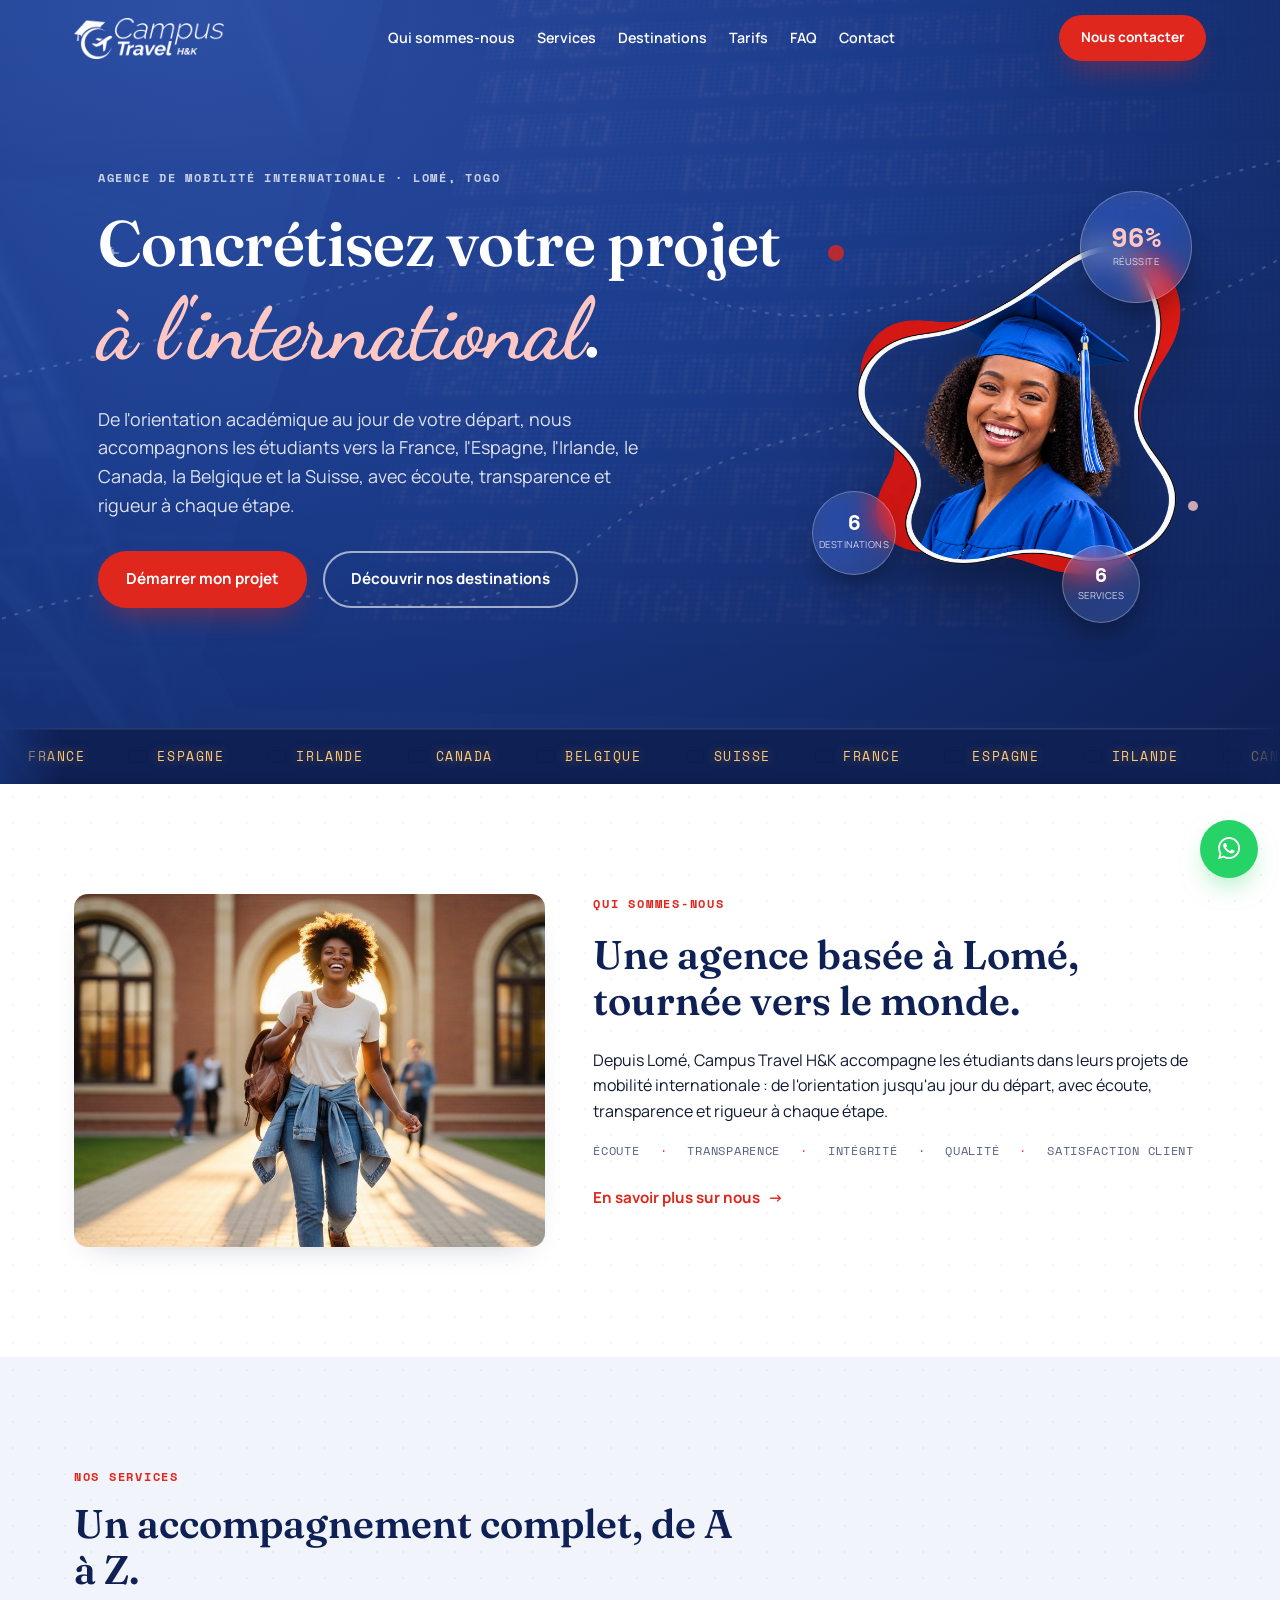
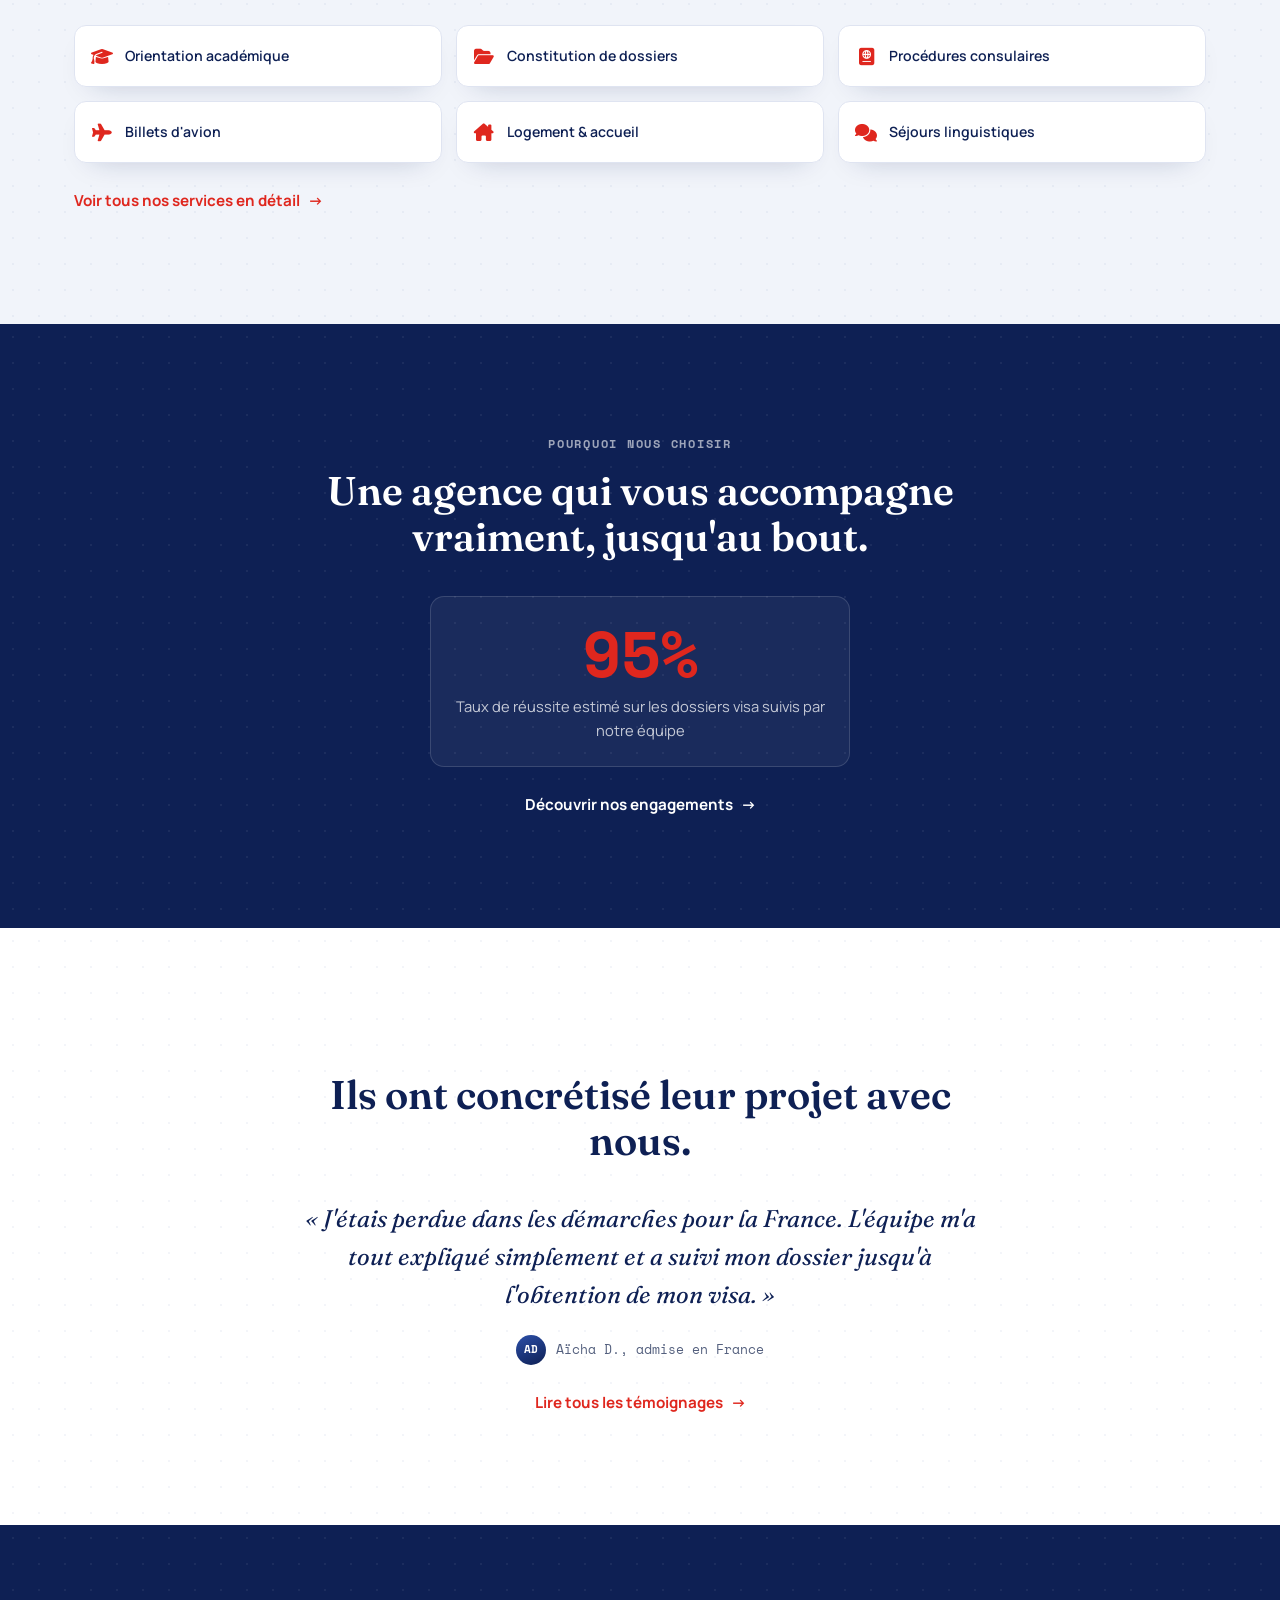
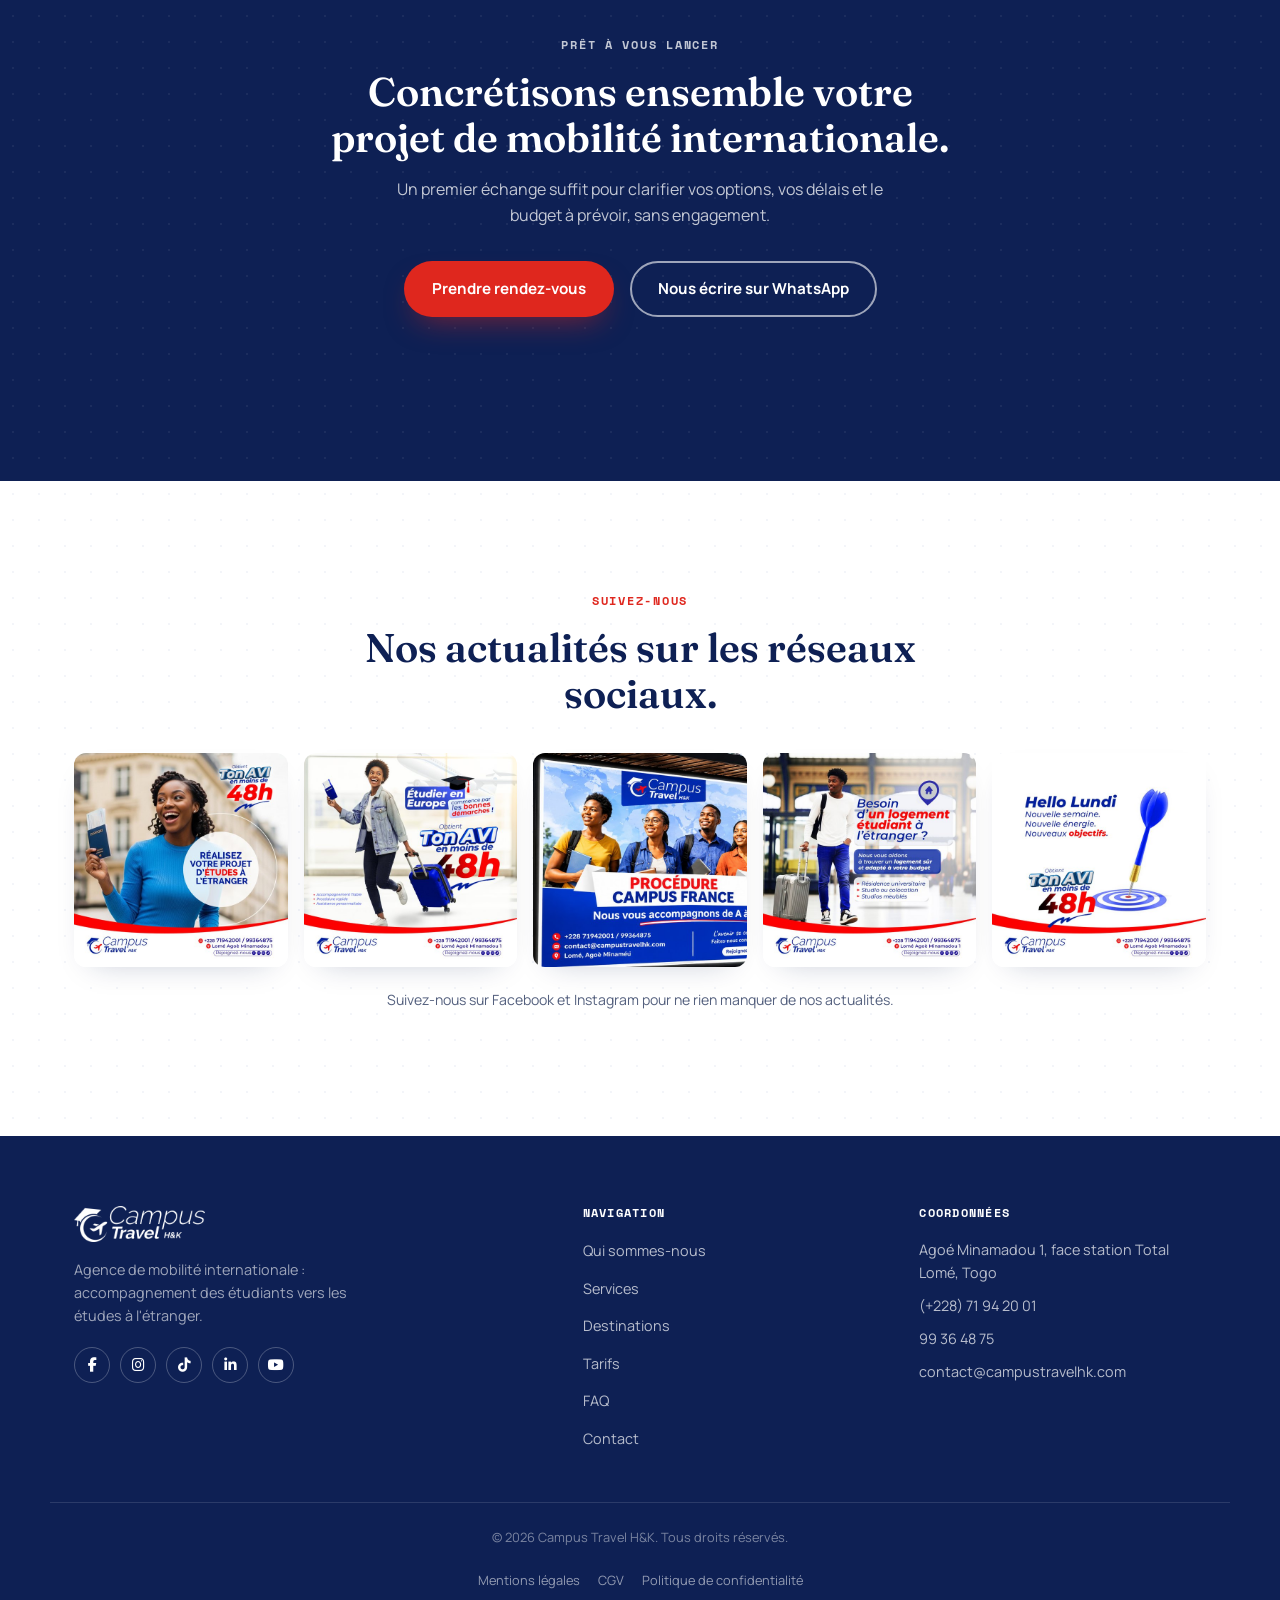
==== index.html @ bf45075c "changes of country photos and others on phone" ====
<!DOCTYPE html>
<html lang="fr">
<head>
<meta charset="UTF-8">
<meta name="viewport" content="width=device-width, initial-scale=1.0">
<title>Campus Travel H&amp;K · Mobilité étudiante au Togo</title>
<meta name="description" content="Campus Travel H&K accompagne les étudiants vers la France, l'Espagne, l'Irlande, le Canada, la Belgique et la Suisse : orientation, dossiers, visa, logement, billetterie.">
<meta name="keywords" content="mobilité internationale Togo, étudier à l'étranger, visa étudiant, agence de voyage Lomé, France, Espagne, Irlande, Canada, Belgique, Suisse">
<meta name="author" content="Campus Travel H&K">

<meta property="og:type" content="website">
<meta property="og:title" content="Campus Travel H&K · Agence de mobilité internationale">
<meta property="og:description" content="Orientation, dossiers, visa, logement, billetterie : votre projet d'études à l'étranger, accompagné de bout en bout depuis Lomé.">
<meta property="og:locale" content="fr_FR">

<link rel="icon" type="image/png" href="assets/favicon.png">

<link rel="preconnect" href="https://fonts.googleapis.com">
<link rel="preconnect" href="https://fonts.gstatic.com" crossorigin>
<link href="https://fonts.googleapis.com/css2?family=Fraunces:opsz,wght@9..144,400;9..144,500;9..144,600;9..144,700&family=Manrope:wght@400;500;600;700;800&family=Space+Mono:wght@400;700&family=Caveat:wght@600;700&family=Dancing+Script:wght@600;700&display=swap" rel="stylesheet">

<link rel="stylesheet" href="https://cdnjs.cloudflare.com/ajax/libs/font-awesome/6.5.1/css/all.min.css" integrity="sha512-DTOQO9RWCH3ppGqcWaEA1BIZOC6xxalwEsw9c2QQeAIftl+Vegovlnee1c9QX4TctnWMn13TZye+giMm8e2LwA==" crossorigin="anonymous" referrerpolicy="no-referrer">
<link rel="stylesheet" href="css/style.css">

<script type="application/ld+json">
{
  "@context": "https://schema.org",
  "@type": "TravelAgency",
  "name": "Campus Travel H&K",
  "description": "Agence de mobilité internationale : orientation académique, dossiers, visa, logement, billetterie et séjours linguistiques.",
  "email": "contact@campustravelhk.com",
  "telephone": ["+22871942001", "+22899364875"],
  "address": {
    "@type": "PostalAddress",
    "streetAddress": "Quartier Agoé Minamadou 1, en face de la station Total",
    "addressLocality": "Lomé",
    "addressCountry": "TG"
  },
  "areaServed": "TG",
  "priceRange": "$$"
}
</script>
</head>
<body>

<a class="skip-link" href="#main">Aller au contenu</a>

<!-- header -->
<header class="site-header" id="siteHeader">
  <div class="wrap header-inner">
    <a href="index.html" class="brand">
      <img src="assets/logo.png" alt="Campus Travel H&amp;K" class="brand-mark" width="150" height="41">
    </a>

    <nav class="main-nav" id="mainNav" aria-label="Navigation principale">
      <ul>
        <li><a href="a-propos.html">Qui sommes-nous</a></li>
        <li><a href="services.html">Services</a></li>
        <li><a href="destinations.html">Destinations</a></li>
        <li><a href="tarifs.html">Tarifs</a></li>
        <li><a href="faq.html">FAQ</a></li>
        <li><a href="contact.html">Contact</a></li>
      </ul>
      <a href="contact.html" class="btn btn-primary nav-cta-mobile">Nous contacter</a>
    </nav>

    <div class="header-actions">
      <a href="contact.html" class="btn btn-primary btn-sm">Nous contacter</a>
      <button class="nav-toggle" id="navToggle" aria-expanded="false" aria-controls="mainNav" aria-label="Ouvrir le menu">
        <span></span><span></span><span></span>
      </button>
    </div>
  </div>
</header>

<main id="main">

  <!-- hero -->
  <section class="hero" id="accueil">
    <div class="hero-bg" aria-hidden="true">
      <svg class="route-lines" viewBox="0 0 1200 700" preserveAspectRatio="none">
        <path d="M-20,560 C260,460 380,620 560,480 C740,340 860,420 1220,220" />
        <path d="M-20,340 C240,300 420,180 640,260 C860,340 980,180 1220,140" />
      </svg>
      <span class="plane-icon plane-1" aria-hidden="true">✈</span>
      <span class="plane-icon plane-2" aria-hidden="true">✈</span>
    </div>

    <div class="wrap hero-layout">
      <div class="hero-inner">
        <p class="eyebrow eyebrow-light" data-reveal>Agence de mobilité internationale · Lomé, Togo</p>
        <h1 data-reveal>Concrétisez votre projet <span class="script-accent">à l'international</span>.</h1>
        <p class="hero-sub" data-reveal>
          De l'orientation académique au jour de votre départ, nous accompagnons les étudiants
          vers la France, l'Espagne, l'Irlande, le Canada, la Belgique et la Suisse, avec écoute,
          transparence et rigueur à chaque étape.
        </p>
        <div class="hero-cta" data-reveal>
          <a href="contact.html" class="btn btn-primary">Démarrer mon projet</a>
          <a href="destinations.html" class="btn btn-outline">Découvrir nos destinations</a>
        </div>
      </div>

      <div class="hero-visual" data-reveal>
        <img class="hero-blob" src="assets/photos/hero-graduate-blob.png" alt="Jeune diplômée souriante en toge et toque" loading="lazy" width="1254" height="1254">
        <span class="hero-dot hero-dot-1" aria-hidden="true"></span>
        <span class="hero-dot hero-dot-2" aria-hidden="true"></span>
        <div class="hero-badge hero-badge-1">
          <span class="hero-badge-num">96%</span>
          <span class="hero-badge-label">réussite</span>
        </div>
        <div class="hero-badge hero-badge-2">
          <span class="hero-badge-num">6</span>
          <span class="hero-badge-label">destinations</span>
        </div>
        <div class="hero-badge hero-badge-3">
          <span class="hero-badge-num">6</span>
          <span class="hero-badge-label">services</span>
        </div>
      </div>
    </div>

    <div class="departure-board" aria-hidden="true">
      <div class="departure-track">
        <span><img class="flag flag-sm" src="https://flagcdn.com/fr.svg" alt="" loading="lazy">FRANCE</span>
        <span><img class="flag flag-sm" src="https://flagcdn.com/es.svg" alt="" loading="lazy">ESPAGNE</span>
        <span><img class="flag flag-sm" src="https://flagcdn.com/ie.svg" alt="" loading="lazy">IRLANDE</span>
        <span><img class="flag flag-sm" src="https://flagcdn.com/ca.svg" alt="" loading="lazy">CANADA</span>
        <span><img class="flag flag-sm" src="https://flagcdn.com/be.svg" alt="" loading="lazy">BELGIQUE</span>
        <span><img class="flag flag-sm" src="https://flagcdn.com/ch.svg" alt="" loading="lazy">SUISSE</span>
        <span><img class="flag flag-sm" src="https://flagcdn.com/fr.svg" alt="" loading="lazy">FRANCE</span>
        <span><img class="flag flag-sm" src="https://flagcdn.com/es.svg" alt="" loading="lazy">ESPAGNE</span>
        <span><img class="flag flag-sm" src="https://flagcdn.com/ie.svg" alt="" loading="lazy">IRLANDE</span>
        <span><img class="flag flag-sm" src="https://flagcdn.com/ca.svg" alt="" loading="lazy">CANADA</span>
        <span><img class="flag flag-sm" src="https://flagcdn.com/be.svg" alt="" loading="lazy">BELGIQUE</span>
        <span><img class="flag flag-sm" src="https://flagcdn.com/ch.svg" alt="" loading="lazy">SUISSE</span>
      </div>
    </div>
  </section>

  <!-- a propos (teaser) -->
  <section class="section">
    <div class="wrap">
      <div class="split-layout split-layout-reverse">
        <figure class="split-photo split-photo-wide" data-reveal>
          <img src="assets/photos/about-campus.jpg" alt="Étudiante souriante traversant le campus, sac à dos sur l'épaule" loading="lazy" width="1200" height="654">
        </figure>

        <div class="split-content" data-reveal>
          <p class="eyebrow" data-reveal>Qui sommes-nous</p>
          <h2 data-reveal>Une agence basée à Lomé, tournée vers le monde.</h2>
          <p>
            Depuis Lomé, Campus Travel H&amp;K accompagne les étudiants dans leurs projets de
            mobilité internationale : de l'orientation jusqu'au jour du départ, avec écoute, transparence
            et rigueur à chaque étape.
          </p>
          <p class="values-inline">
            <span>Écoute</span><span>Transparence</span><span>Intégrité</span><span>Qualité</span><span>Satisfaction client</span>
          </p>
          <a href="a-propos.html" class="teaser-link">En savoir plus sur nous</a>
        </div>
      </div>
    </div>
  </section>

  <!-- services (teaser) -->
  <section class="section section-alt">
    <div class="wrap">
      <p class="eyebrow" data-reveal>Nos services</p>
      <h2 data-reveal>Un accompagnement complet, de A à Z.</h2>

      <div class="services-teaser" data-reveal>
        <div class="service-chip"><span class="chip-icon" aria-hidden="true"><i class="fa-solid fa-graduation-cap"></i></span><span class="chip-label">Orientation académique</span></div>
        <div class="service-chip"><span class="chip-icon" aria-hidden="true"><i class="fa-solid fa-folder-open"></i></span><span class="chip-label">Constitution de dossiers</span></div>
        <div class="service-chip"><span class="chip-icon" aria-hidden="true"><i class="fa-solid fa-passport"></i></span><span class="chip-label">Procédures consulaires</span></div>
        <div class="service-chip"><span class="chip-icon" aria-hidden="true"><i class="fa-solid fa-plane"></i></span><span class="chip-label">Billets d'avion</span></div>
        <div class="service-chip"><span class="chip-icon" aria-hidden="true"><i class="fa-solid fa-house-chimney"></i></span><span class="chip-label">Logement &amp; accueil</span></div>
        <div class="service-chip"><span class="chip-icon" aria-hidden="true"><i class="fa-solid fa-comments"></i></span><span class="chip-label">Séjours linguistiques</span></div>
      </div>
      <a href="services.html" class="teaser-link" data-reveal>Voir tous nos services en détail</a>
    </div>
  </section>

  <!-- pourquoi nous (teaser) -->
  <section class="section section-dark text-center">
    <div class="wrap">
      <p class="eyebrow eyebrow-light" data-reveal>Pourquoi nous choisir</p>
      <h2 class="h-light" data-reveal>Une agence qui vous accompagne vraiment, jusqu'au bout.</h2>

      <div class="stat-tile stat-tile-main stat-solo" data-reveal>
        <span class="stat-number" data-target="96" data-suffix="%">96%</span>
        <p class="stat-label">Taux de réussite estimé sur les dossiers visa suivis par notre équipe</p>
      </div>
      <a href="a-propos.html#pourquoi" class="teaser-link teaser-link-light" data-reveal>Découvrir nos engagements</a>
    </div>
  </section>

  <!-- temoignages (teaser) -->
  <section class="section">
    <div class="wrap text-center">
      <p class="eyebrow" data-reveal>Témoignages</p>
      <h2 data-reveal>Ils ont concrétisé leur projet avec nous.</h2>

      <blockquote class="pull-quote" data-reveal>
        <p>« J'étais perdue dans les démarches pour la France. L'équipe m'a tout expliqué simplement et a suivi mon dossier jusqu'à l'obtention de mon visa. »</p>
        <footer><span class="avatar-initials" aria-hidden="true">AD</span> Aïcha D., admise en France</footer>
      </blockquote>
      <a href="a-propos.html#temoignages" class="teaser-link" data-reveal>Lire tous les témoignages</a>
    </div>
  </section>

  <!-- cta final -->
  <section class="section section-dark final-cta">
    <div class="wrap">
      <p class="eyebrow eyebrow-light" data-reveal>Prêt à vous lancer</p>
      <h2 class="h-light" data-reveal>Concrétisons ensemble votre projet de mobilité internationale.</h2>
      <p data-reveal>Un premier échange suffit pour clarifier vos options, vos délais et le budget à prévoir, sans engagement.</p>
      <div class="final-cta-buttons" data-reveal>
        <a href="contact.html" class="btn btn-primary">Prendre rendez-vous</a>
        <a href="https://wa.me/22899364875?text=Bonjour%20Campus%20Travel%20H%26K%2C%20je%20souhaite%20des%20informations%20sur%20mon%20projet%20de%20mobilit%C3%A9%20internationale." class="btn btn-outline" target="_blank" rel="noopener">Nous écrire sur WhatsApp</a>
      </div>
      <p class="final-cta-faq" data-reveal>Une question avant de vous lancer ? Consultez notre <a href="faq.html">FAQ</a>.</p>
    </div>
  </section>

  <!-- reseaux sociaux -->
  <section class="section">
    <div class="wrap text-center">
      <p class="eyebrow" data-reveal>Suivez-nous</p>
      <h2 data-reveal>Nos actualités sur les réseaux sociaux.</h2>

      <div class="social-gallery" data-reveal>
        <button type="button" class="social-post" data-lightbox-index="0" aria-label="Agrandir la publication : obtenez votre avis de pré-admission en moins de 48h">
          <img src="assets/photos/social-visa-avi.jpg" alt="Publication Campus Travel H&amp;K : obtenez votre avis de pré-admission en moins de 48h" loading="lazy" width="600" height="600">
        </button>
        <button type="button" class="social-post" data-lightbox-index="1" aria-label="Agrandir la publication : étudier en Europe commence par les bonnes démarches">
          <img src="assets/photos/social-etudier-europe.jpg" alt="Publication Campus Travel H&amp;K : étudier en Europe commence par les bonnes démarches" loading="lazy" width="600" height="600">
        </button>
        <button type="button" class="social-post" data-lightbox-index="2" aria-label="Agrandir la publication : procédure Campus France, un accompagnement de A à Z">
          <img src="assets/photos/social-campus-france.jpg" alt="Publication Campus Travel H&amp;K : procédure Campus France, un accompagnement de A à Z" loading="lazy" width="600" height="600">
        </button>
        <button type="button" class="social-post" data-lightbox-index="3" aria-label="Agrandir la publication : besoin d'un logement étudiant à l'étranger">
          <img src="assets/photos/social-logement.jpg" alt="Publication Campus Travel H&amp;K : besoin d'un logement étudiant à l'étranger" loading="lazy" width="600" height="600">
        </button>
        <button type="button" class="social-post" data-lightbox-index="4" aria-label="Agrandir la publication : nouvelle semaine, nouveaux objectifs">
          <img src="assets/photos/social-motivation-lundi.jpg" alt="Publication Campus Travel H&amp;K : nouvelle semaine, nouveaux objectifs" loading="lazy" width="600" height="600">
        </button>
      </div>
      <p class="social-gallery-note">Suivez-nous sur <a href="https://www.facebook.com/share/1EqnQUUzoS/" target="_blank" rel="noopener">Facebook</a> et <a href="https://www.instagram.com/campustravel_hk/" target="_blank" rel="noopener">Instagram</a> pour ne rien manquer de nos actualités.</p>
    </div>
  </section>

</main>

<!-- footer -->
<footer class="site-footer">
  <div class="wrap footer-inner">
    <div class="footer-brand">
      <a href="index.html" class="brand brand-footer">
        <img src="assets/logo-white.png" alt="Campus Travel H&amp;K" class="brand-mark brand-mark-footer" width="131" height="36">
      </a>
      <p>Agence de mobilité internationale : accompagnement des étudiants vers les études à l'étranger.</p>
      <div class="social-row">
        <a href="https://www.facebook.com/share/1EqnQUUzoS/" aria-label="Facebook" class="social-icon" target="_blank" rel="noopener"><i class="fa-brands fa-facebook-f" aria-hidden="true"></i></a>
        <a href="https://www.instagram.com/campustravel_hk/" aria-label="Instagram" class="social-icon" target="_blank" rel="noopener"><i class="fa-brands fa-instagram" aria-hidden="true"></i></a>
        <a href="https://www.tiktok.com/@campustravel_hk" aria-label="TikTok" class="social-icon" target="_blank" rel="noopener"><i class="fa-brands fa-tiktok" aria-hidden="true"></i></a>
        <a href="https://www.linkedin.com/company/campus-travel-h-k" aria-label="LinkedIn" class="social-icon" target="_blank" rel="noopener"><i class="fa-brands fa-linkedin-in" aria-hidden="true"></i></a>
        <a href="https://www.youtube.com/@campustravel_hk" aria-label="YouTube" class="social-icon" target="_blank" rel="noopener"><i class="fa-brands fa-youtube" aria-hidden="true"></i></a>
      </div>
    </div>

    <div class="footer-links">
      <h3>Navigation</h3>
      <ul>
        <li><a href="a-propos.html">Qui sommes-nous</a></li>
        <li><a href="services.html">Services</a></li>
        <li><a href="destinations.html">Destinations</a></li>
        <li><a href="tarifs.html">Tarifs</a></li>
        <li><a href="faq.html">FAQ</a></li>
        <li><a href="contact.html">Contact</a></li>
      </ul>
    </div>

    <div class="footer-contact">
      <h3>Coordonnées</h3>
      <p>Agoé Minamadou 1, face station Total<br>Lomé, Togo</p>
      <p><a href="tel:+22871942001">(+228) 71 94 20 01</a></p>
      <p><a href="tel:+22899364875">99 36 48 75</a></p>
      <p><a href="mailto:contact@campustravelhk.com">contact@campustravelhk.com</a></p>
    </div>
  </div>

  <div class="wrap footer-legal">
    <p>© <span id="year"></span> Campus Travel H&amp;K. Tous droits réservés.</p>
    <nav class="footer-legal-nav" aria-label="Mentions légales">
      <a href="mentions-legales.html">Mentions légales</a>
      <a href="cgv.html">CGV</a>
      <a href="confidentialite.html">Politique de confidentialité</a>
    </nav>
  </div>
</footer>

<!-- whatsapp flottant -->
<a class="whatsapp-float" href="https://wa.me/22899364875?text=Bonjour%20Campus%20Travel%20H%26K%2C%20je%20souhaite%20des%20informations%20sur%20mon%20projet%20de%20mobilit%C3%A9%20internationale." target="_blank" rel="noopener" aria-label="Contacter Campus Travel H&K sur WhatsApp">
  <i class="fa-brands fa-whatsapp" aria-hidden="true"></i>
</a>

<!-- lightbox galerie -->
<div class="lightbox" id="lightbox" hidden>
  <button type="button" class="lightbox-close" id="lightboxClose" aria-label="Fermer">
    <i class="fa-solid fa-xmark" aria-hidden="true"></i>
  </button>
  <button type="button" class="lightbox-nav lightbox-prev" id="lightboxPrev" aria-label="Publication précédente">
    <i class="fa-solid fa-chevron-left" aria-hidden="true"></i>
  </button>
  <img class="lightbox-img" id="lightboxImg" src="" alt="">
  <button type="button" class="lightbox-nav lightbox-next" id="lightboxNext" aria-label="Publication suivante">
    <i class="fa-solid fa-chevron-right" aria-hidden="true"></i>
  </button>
</div>

<script src="js/script.js" defer></script>
</body>
</html>
---- css/style.css ----
/* ==========================================================================
   Campus Travel H&K : feuille de style
   Direction : "carte d'embarquement / tableau des départs", navy + rouge,
   Fraunces (titres) / Manrope (texte) / Space Mono (codes, chiffres) / Caveat (accent script)
   ========================================================================== */

:root{
  --navy:        #1B3D8F;
  --navy-deep:   #0E2054;
  --navy-soft:   #2C4FA8;
  --red:         #DF271E;
  --red-deep:    #B81E16;
  --white:       #FFFFFF;
  --mist:        #F1F4FA;
  --ink:         #101A33;
  --muted:       #54607E;
  --line:        #DFE4F1;

  --font-display: "Fraunces", "Georgia", serif;
  --font-body: "Manrope", "Segoe UI", sans-serif;
  --font-mono: "Space Mono", ui-monospace, monospace;
  --font-script: "Caveat", cursive;

  --container: 1180px;
  --radius: 14px;
  --shadow-soft: 0 20px 45px -25px rgba(14, 32, 84, 0.35);
  --shadow-card: 0 12px 30px -18px rgba(14, 32, 84, 0.28);
}

/* ---------- Reset ---------- */
*, *::before, *::after{ box-sizing: border-box; }
html{ scroll-behavior: smooth; }
body{
  margin: 0;
  font-family: var(--font-body);
  color: var(--ink);
  background: var(--white);
  line-height: 1.6;
  -webkit-font-smoothing: antialiased;
}
img{ max-width: 100%; display: block; }
a{ color: inherit; text-decoration: none; }
ul{ list-style: none; margin: 0; padding: 0; }
h1, h2, h3, h4{ font-family: var(--font-display); font-weight: 600; line-height: 1.15; margin: 0 0 .5em; color: var(--navy-deep); }
p{ margin: 0 0 1em; }
button{ font-family: inherit; }
.wrap{ max-width: var(--container); margin: 0 auto; padding: 0 24px; }
.wrap-narrow{ max-width: 820px; }

.skip-link{
  position: absolute; left: -999px; top: 0; background: var(--navy); color: var(--white);
  padding: 12px 18px; z-index: 999; border-radius: 0 0 8px 0;
}
.skip-link:focus{ left: 0; }

/* Present to screen readers/heading navigation only, removed from visual flow. */
.sr-only{
  position: absolute; width: 1px; height: 1px; padding: 0; margin: -1px;
  overflow: hidden; clip: rect(0,0,0,0); white-space: nowrap; border: 0;
}

@media (prefers-reduced-motion: reduce){
  *{ animation-duration: 0.001ms !important; animation-iteration-count: 1 !important; transition-duration: 0.001ms !important; scroll-behavior: auto !important; }
}

/* ---------- Reveal on scroll ---------- */
[data-reveal]{
  opacity: 0;
  transform: translateY(22px);
  transition: opacity .7s ease, transform .7s ease;
}
[data-reveal].in-view{ opacity: 1; transform: translateY(0); }

/* ---------- Buttons ---------- */
.btn{
  display: inline-flex; align-items: center; justify-content: center; gap: 8px;
  padding: 14px 26px; border-radius: 999px; font-weight: 700; font-size: .95rem;
  border: 2px solid transparent; cursor: pointer; transition: transform .25s ease, box-shadow .25s ease, background .25s ease, border-color .25s ease;
  white-space: nowrap;
}
.btn:hover{ transform: translateY(-2px); }
.btn-primary{ background: var(--red); color: var(--white); box-shadow: 0 14px 30px -12px rgba(223,39,30,.55); }
.btn-primary:hover{ background: var(--red-deep); }
.btn-outline{ border-color: rgba(255,255,255,.6); color: var(--white); }
.btn-outline:hover{ background: rgba(255,255,255,.12); border-color: var(--white); }
.btn-outline-navy{ border-color: var(--navy); color: var(--navy); }
.btn-outline-navy:hover{ background: var(--navy); color: var(--white); }
.btn-sm{ padding: 10px 20px; font-size: .85rem; }
.btn-wide{ width: 100%; }

/* ---------- Header ---------- */
.site-header{
  position: fixed; top: 0; left: 0; right: 0; z-index: 100;
  border-bottom: 1px solid rgba(255,255,255,.35);
  transition: border-color .3s ease, box-shadow .3s ease;
}
/* Blur lives on a pseudo-element rather than the header itself: backdrop-filter
   on the header would create a new containing block and break the fixed-position
   mobile nav panel (it's a descendant of the header). */
.site-header::before{
  content: ""; position: absolute; inset: 0; z-index: -1;
  background: rgba(255,255,255,.55);
  backdrop-filter: blur(18px) saturate(180%);
  -webkit-backdrop-filter: blur(18px) saturate(180%);
  box-shadow: inset 0 1px 0 rgba(255,255,255,.5);
  transition: opacity .3s ease;
}
.site-header.scrolled{ box-shadow: 0 8px 24px -18px rgba(14,32,84,.4); }
.header-inner{
  display: flex; align-items: center; justify-content: space-between; gap: 20px;
  min-height: 76px; flex-wrap: nowrap;
}
.brand{ display: flex; align-items: center; gap: 10px; }
.brand-mark{ flex-shrink: 0; }

/* The header floats transparently over the hero/page-header (no white bar,
   fixed instead of sticky so the navy gradient runs all the way to the top
   edge underneath it) and only becomes a frosted glass bar once scrolled, so
   text stays legible once lighter sections pass underneath it. The white
   logo swap itself is handled in JS (a real image, not a CSS filter). */
.site-header:not(.scrolled){ border-bottom-color: transparent; }
.site-header:not(.scrolled)::before{ opacity: 0; }

.main-nav ul{ display: flex; gap: 22px; flex-wrap: nowrap; }
.main-nav ul a{
  font-size: .89rem; font-weight: 600; color: var(--ink); position: relative; padding: 6px 0;
  white-space: nowrap;
  transition: color .3s ease;
}
.main-nav ul a::after{
  content: ""; position: absolute; left: 0; bottom: 0; width: 0; height: 2px; background: var(--red);
  transition: width .25s ease;
}
@media (min-width: 1025px){
  .site-header:not(.scrolled) .main-nav ul a{ color: var(--white); }
  .site-header:not(.scrolled) .main-nav ul a[aria-current="page"]{ color: #FFC7C3; }
}
.main-nav ul a:hover::after{ width: 100%; }
.main-nav ul a[aria-current="page"]{ color: var(--red); }
.main-nav ul a[aria-current="page"]::after{ width: 100%; }

.header-actions{ display: flex; align-items: center; gap: 16px; }
.nav-cta-mobile{ display: none; }

.nav-toggle{
  display: none; flex-direction: column; align-items: center; justify-content: center; gap: 5px;
  position: relative; width: 46px; height: 46px; padding: 0; cursor: pointer;
  border-radius: 15px;
  border: 1px solid rgba(255,255,255,.35);
  background: rgba(255,255,255,.16);
  -webkit-backdrop-filter: blur(12px) saturate(160%);
  backdrop-filter: blur(12px) saturate(160%);
  box-shadow: 0 8px 24px -12px rgba(14,32,84,.35);
  transition: transform .18s ease, box-shadow .25s ease, background .3s ease, border-color .3s ease;
}
.nav-toggle:active{ transform: scale(.92); }
.nav-toggle span{
  width: 20px; height: 2px; background: var(--navy-deep); border-radius: 2px;
  transition: transform .25s ease, opacity .25s ease, background .25s ease;
}
.nav-toggle[aria-expanded="true"]{
  background: rgba(14,32,84,.35);
  border-color: rgba(255,255,255,.3);
  box-shadow: 0 8px 24px -10px rgba(14,32,84,.5);
}
.nav-toggle[aria-expanded="true"] span{ background: var(--white); }
.nav-toggle[aria-expanded="true"] span:nth-child(1){ transform: translateY(7px) rotate(45deg); }
.nav-toggle[aria-expanded="true"] span:nth-child(2){ opacity: 0; }
.nav-toggle[aria-expanded="true"] span:nth-child(3){ transform: translateY(-7px) rotate(-45deg); }

/* A white-tinted glass panel disappears once the header turns solid white on
   scroll, so give it a navy-tinted glass instead for that state. */
.site-header.scrolled .nav-toggle{
  background: rgba(27,61,143,.09); border-color: rgba(14,32,84,.16);
  box-shadow: 0 6px 16px -10px rgba(14,32,84,.25);
}
.site-header.scrolled .nav-toggle[aria-expanded="true"]{
  background: rgba(14,32,84,.9); border-color: rgba(14,32,84,.9);
}

/* ---------- Hero ---------- */
.hero{
  position: relative;
  background:
    radial-gradient(120% 140% at 15% 0%, rgba(44,79,168,.94) 0%, rgba(27,61,143,.96) 45%, rgba(14,32,84,.98) 100%),
    url("../assets/photos/hero-travel.jpg") center 30%/cover no-repeat;
  color: var(--white);
  overflow: hidden;
  padding-top: 84px;
}
.hero-bg{ position: absolute; inset: 0; overflow: hidden; pointer-events: none; }
.route-lines{ position: absolute; inset: 0; width: 100%; height: 100%; }
.route-lines path{ fill: none; stroke: rgba(255,255,255,.16); stroke-width: 2; stroke-dasharray: 2 10; stroke-linecap: round; }
.plane-icon{ position: absolute; font-size: 1.4rem; color: rgba(255,255,255,.5); }
.plane-1{ top: 30%; left: 8%; animation: drift1 16s linear infinite; }
.plane-2{ top: 58%; left: -4%; animation: drift2 22s linear infinite; animation-delay: 3s; }
@keyframes drift1{ from{ transform: translateX(0) translateY(0) rotate(8deg); } to{ transform: translateX(115vw) translateY(-40px) rotate(8deg); } }
@keyframes drift2{ from{ transform: translateX(0) translateY(0) rotate(4deg); } to{ transform: translateX(120vw) translateY(30px) rotate(4deg); } }

.hero-layout{ position: relative; z-index: 2; }
.hero-inner{ padding: 84px 24px 120px; text-align: left; max-width: 760px; }

.hero-visual{ display: none; }

@media (min-width: 1025px){
  .hero-layout{ display: grid; grid-template-columns: 1fr 380px; align-items: center; gap: 20px; }
  .hero-visual{ display: block; position: relative; width: 340px; height: 390px; justify-self: center; }
}

.hero-blob{
  position: absolute; inset: 0;
  width: 100%; height: 100%;
  object-fit: contain;
  filter: drop-shadow(0 22px 32px rgba(0,0,0,.45));
}

.hero-badge{
  position: absolute; z-index: 3; display: flex; flex-direction: column; align-items: center; justify-content: center;
  border-radius: 50%; text-align: center;
  background: rgba(255,255,255,.12);
  backdrop-filter: blur(14px) saturate(150%);
  -webkit-backdrop-filter: blur(14px) saturate(150%);
  border: 1px solid rgba(255,255,255,.28);
  box-shadow: 0 16px 32px -10px rgba(0,0,0,.45);
  color: var(--white);
}
.hero-badge-num{ font-family: var(--font-mono); font-weight: 700; line-height: 1; }
.hero-badge-label{ font-size: .6rem; text-transform: uppercase; letter-spacing: .05em; color: rgba(255,255,255,.78); margin-top: 3px; }

.hero-badge-1{ top: -20px; right: -6px; width: 112px; height: 112px; }
.hero-badge-1 .hero-badge-num{ font-size: 1.7rem; color: #FFC7C3; }
.hero-badge-2{ bottom: 26px; left: -34px; width: 84px; height: 84px; }
.hero-badge-2 .hero-badge-num{ font-size: 1.3rem; }
.hero-badge-3{ bottom: -22px; right: 46px; width: 78px; height: 78px; }
.hero-badge-3 .hero-badge-num{ font-size: 1.25rem; }

.hero-dot{ position: absolute; z-index: 1; border-radius: 50%; background: var(--red); opacity: .8; }
.hero-dot-1{ width: 16px; height: 16px; top: 34px; left: -18px; }
.hero-dot-2{ width: 10px; height: 10px; bottom: 90px; right: -12px; background: #FFC7C3; }
.eyebrow{
  font-family: var(--font-mono); text-transform: uppercase; letter-spacing: .14em; font-size: .78rem;
  color: var(--red); font-weight: 700; margin-bottom: 18px;
}
.eyebrow-light{ color: rgba(255,255,255,.75); }
.hero h1{
  color: var(--white); font-size: clamp(2.4rem, 5.4vw, 4rem); margin-bottom: .4em; letter-spacing: -.01em;
}
.script-accent{ font-family: "Dancing Script", cursive; font-size: 1.35em; color: #FFC7C3; font-weight: 700; font-style: normal; }
.hero-sub{ font-size: clamp(1.02rem, 1.4vw, 1.18rem); color: rgba(255,255,255,.85); max-width: 560px; margin-bottom: 1.8em; }
.hero-cta{ display: flex; flex-wrap: wrap; gap: 16px; }

.departure-board{
  position: relative; z-index: 2; background: var(--navy-deep);
  border-top: 1px solid rgba(255,255,255,.12); box-shadow: inset 0 1px 0 rgba(255,255,255,.06), inset 0 -8px 16px -12px rgba(0,0,0,.5);
  overflow: hidden; padding: 17px 0;
  -webkit-mask-image: linear-gradient(to right, transparent 0, #000 64px, #000 calc(100% - 64px), transparent 100%);
  mask-image: linear-gradient(to right, transparent 0, #000 64px, #000 calc(100% - 64px), transparent 100%);
}
.departure-track{
  display: flex; gap: 44px; white-space: nowrap; width: max-content;
  font-family: var(--font-mono); font-size: .82rem; letter-spacing: .12em;
  animation: ticker 28s linear infinite;
}
.departure-track span{
  display: inline-flex; align-items: center; gap: 10px;
  color: #FFC875; text-shadow: 0 0 12px rgba(255,178,64,.45);
}
@keyframes ticker{ from{ transform: translateX(0); } to{ transform: translateX(-50%); } }

/* ---------- Page header (bannière compacte des pages internes) ---------- */
.page-header{
  position: relative; overflow: hidden; color: var(--white);
  background: radial-gradient(120% 140% at 15% 0%, rgba(44,79,168,.94) 0%, rgba(27,61,143,.96) 45%, rgba(14,32,84,.98) 100%);
  padding: 150px 0 64px;
}
.page-header .wrap{ position: relative; z-index: 2; max-width: 760px; }
.page-header-icon{
  position: absolute; top: 50%; right: 6%; transform: translateY(-50%);
  font-size: 15rem; color: rgba(255,255,255,.08); line-height: 1; pointer-events: none; z-index: 1;
}

@media (max-width: 900px){
  .page-header-icon{ font-size: 9rem; top: 6%; right: -8%; transform: none; }
}
@media (max-width: 560px){
  .page-header-icon{ font-size: 7rem; }
}
.page-header h1{ color: var(--white); font-size: clamp(2rem, 4.4vw, 3rem); margin-bottom: .35em; }
.page-header-sub{ color: rgba(255,255,255,.82); font-size: 1.05rem; max-width: 560px; margin: 0; }

@media (max-width: 760px){
  .page-header{ padding: 120px 0 48px; }
}

/* ---------- Sections ---------- */
.section{
  padding: 110px 0;
  background-image: radial-gradient(rgba(27,61,143,.05) 1px, transparent 1px);
  background-size: 26px 26px;
}
.section-alt{ background-color: var(--mist); }
.section-tight{ padding: 48px 0 0; }
.promo-banner{ width: 100%; height: auto; border-radius: var(--radius); box-shadow: var(--shadow-card); }
.promo-banner-block{ margin: 60px 0 0; }
.promo-banner-block .eyebrow{ margin-bottom: 14px; }
.section-dark{
  background-color: var(--navy-deep); color: rgba(255,255,255,.9);
  background-image: radial-gradient(rgba(255,255,255,.06) 1px, transparent 1px);
}
.section-dark .eyebrow{ color: rgba(255,255,255,.6); }
.h-light{ color: var(--white); }
.section h2{
  font-size: clamp(1.8rem, 3.2vw, 2.5rem); max-width: 680px; margin-bottom: .6em;
}
.section > .wrap > .eyebrow{ margin-bottom: 14px; }

/* ---------- About ---------- */
.about-photo{
  margin-top: 32px; border-radius: var(--radius); overflow: hidden; box-shadow: var(--shadow-card);
  aspect-ratio: 21 / 8;
}
.about-photo img{ width: 100%; height: 100%; object-fit: cover; object-position: center 15%; }
.about-grid{ display: grid; grid-template-columns: 1.4fr 1fr; gap: 60px; margin-top: 40px; align-items: start; position: relative; }
.about-text p{ color: var(--muted); font-size: 1.05rem; }
.values-list{ display: flex; flex-direction: column; gap: 4px; }
.values-list li{
  display: flex; align-items: center; gap: 16px; font-family: var(--font-display); font-size: 1.1rem;
  color: var(--navy-deep); font-weight: 600; padding: 14px 4px; border-bottom: 1px solid var(--line);
  transition: padding-left .25s ease, border-color .25s ease;
}
.values-list li:first-child{ border-top: 1px solid var(--line); }
.values-list li:hover{ padding-left: 10px; border-color: var(--red); }
.value-num{
  font-family: var(--font-mono); font-size: .74rem; color: var(--red); font-weight: 700;
  display: inline-flex; align-items: center; justify-content: center;
  width: 30px; height: 30px; border-radius: 50%; border: 1px solid rgba(223,39,30,.35); flex-shrink: 0;
}

/* ---------- Cards grids ---------- */
.cards-grid{ display: grid; grid-template-columns: repeat(3, 1fr); gap: 26px; margin-top: 44px; }

.card{
  background: var(--white); border: 1px solid var(--line); border-top: 3px solid transparent; border-radius: var(--radius);
  padding: 32px 28px; box-shadow: var(--shadow-card);
  transition: transform .3s ease, box-shadow .3s ease, border-top-color .3s ease;
}
.card:hover{ transform: translateY(-6px); box-shadow: 0 22px 45px -20px rgba(14,32,84,.32); border-top-color: var(--red); }
.card-icon{
  font-size: 1.3rem; color: var(--navy); margin-bottom: 18px; width: 52px; height: 52px; border-radius: 12px;
  background: rgba(27,61,143,.08); display: flex; align-items: center; justify-content: center;
}
.card h2{ font-size: 1.15rem; margin-bottom: .5em; }
.card p{ color: var(--muted); font-size: .95rem; margin-bottom: 0; }

/* ---------- Destinations ---------- */
.dest-card{
  position: relative; background: var(--white); border: 1px solid var(--line); border-radius: var(--radius);
  overflow: hidden; box-shadow: var(--shadow-card); transition: transform .3s ease, box-shadow .3s ease;
}
.dest-card:hover{ transform: translateY(-6px); box-shadow: 0 22px 45px -20px rgba(14,32,84,.32); }
.dest-photo{ position: relative; aspect-ratio: 4 / 3; overflow: hidden; background: var(--mist); }
.dest-photo img{ width: 100%; height: 100%; object-fit: cover; transition: transform .5s ease; }
.dest-card:hover .dest-photo img{ transform: scale(1.07); }
.dest-code{
  position: absolute; top: 12px; right: 12px; font-family: var(--font-mono); font-size: .7rem; letter-spacing: .08em;
  color: var(--white); background: rgba(14,32,84,.62); backdrop-filter: blur(3px);
  padding: 4px 10px; border-radius: 999px;
}
.dest-body{ padding: 22px 22px 26px; }
.dest-body .flag{ margin-bottom: 14px; }
.dest-card h2{ font-size: 1.2rem; margin-bottom: .4em; }
.dest-card p{ color: var(--muted); font-size: .92rem; margin-bottom: 0; }

.flag{ display: inline-block; width: 34px; height: 24px; border-radius: 3px; box-shadow: 0 0 0 1px rgba(0,0,0,.08) inset; object-fit: cover; }
.flag-sm{ width: 18px; height: 13px; border-radius: 2px; flex-shrink: 0; object-fit: cover; }

/* ---------- Comparatif destinations ---------- */
.compare-block{ margin-top: 56px; }
.compare-title{ font-size: 1.3rem; margin-bottom: 20px; }
.table-scroll{
  overflow-x: auto; border: 1px solid var(--line); border-radius: var(--radius);
  box-shadow: var(--shadow-card); background: var(--white);
}
.compare-table{ width: 100%; border-collapse: collapse; min-width: 780px; font-size: .88rem; }
.compare-table th, .compare-table td{ padding: 14px 18px; text-align: left; border-bottom: 1px solid var(--line); }
.compare-table thead th{
  font-family: var(--font-mono); font-size: .68rem; text-transform: uppercase; letter-spacing: .06em;
  color: var(--muted); background: var(--mist); white-space: nowrap;
}
.compare-table tbody th{ font-family: var(--font-display); font-weight: 600; color: var(--navy-deep); white-space: nowrap; }
.compare-table tbody tr:last-child th, .compare-table tbody tr:last-child td{ border-bottom: none; }
.compare-table tbody tr:hover{ background: rgba(27,61,143,.04); }
.compare-footnote{ margin-top: 14px; font-size: .8rem; color: var(--muted); }

/* ---------- Mise en page texte + photo collante (réutilisé sur plusieurs sections) ---------- */
.split-layout{ display: grid; grid-template-columns: 2.15fr 1fr; gap: 48px; align-items: start; }
.text-center + .split-layout{ margin-top: 40px; }
.split-photo{
  margin: 0; border-radius: var(--radius); overflow: hidden; box-shadow: var(--shadow-card);
  aspect-ratio: 3 / 4; position: sticky; top: 100px;
}
.split-photo img{ width: 100%; height: 100%; object-fit: cover; object-position: top center; display: block; }

@media (max-width: 900px){
  .split-layout{ grid-template-columns: 1fr; }
  .split-photo{ position: static; max-width: 320px; aspect-ratio: 3/4; }
}

/* Variante : photo (large, paysage) à gauche, texte à droite. */
.split-layout-reverse{ grid-template-columns: 1fr 1.3fr; }
.split-photo-wide{ aspect-ratio: 4 / 3; }
.split-photo-wide img{ object-position: center 15%; }

@media (max-width: 900px){
  .split-layout-reverse{ grid-template-columns: 1fr; }
  .split-photo-wide{ max-width: none; aspect-ratio: 4/3; }
}

/* ---------- Pourquoi / stat ---------- */

.stats-row{
  margin: 40px 0 56px; display: grid; grid-template-columns: 1.3fr 1fr 1fr; gap: 20px;
}
.stat-tile{
  border: 1px solid rgba(255,255,255,.14); border-radius: var(--radius); padding: 24px 22px;
  background: rgba(255,255,255,.03);
}
.stat-tile-main{ background: rgba(255,255,255,.05); }
.stat-number{
  display: block; font-family: var(--font-mono); font-weight: 700; color: var(--red); line-height: 1;
  margin-bottom: 10px;
}
.stat-tile-main .stat-number{ font-size: clamp(2.6rem, 6vw, 4rem); }
.stat-tile:not(.stat-tile-main) .stat-number{ font-size: clamp(2rem, 4vw, 2.8rem); }
.stat-label{ color: rgba(255,255,255,.75); font-size: .92rem; margin: 0; }
.stat-flag{ color: var(--red); cursor: help; }
.stat-footnote{ font-size: .8rem; color: rgba(255,255,255,.5); margin-top: 40px; }

@media (max-width: 640px){
  .stats-row{ grid-template-columns: 1fr; }
}

.reasons-grid{ display: grid; grid-template-columns: repeat(3, 1fr); gap: 34px; }
.reason-num{ font-family: var(--font-mono); color: var(--red); font-size: .85rem; }
.reason h3{ color: var(--white); font-size: 1.1rem; margin: .4em 0; }
.reason p{ color: rgba(255,255,255,.65); font-size: .92rem; }

/* ---------- Témoignages ---------- */
.placeholder-note{
  display: inline-block; font-family: var(--font-mono); font-size: .74rem; color: var(--red);
  background: rgba(223,39,30,.08); border: 1px dashed rgba(223,39,30,.4); padding: 6px 12px; border-radius: 8px;
  margin-bottom: 8px;
}

/* ---------- Pages légales ---------- */
.legal-disclaimer{
  display: block; font-size: .88rem; color: var(--red); line-height: 1.6;
  background: rgba(223,39,30,.06); border: 1px dashed rgba(223,39,30,.4); border-radius: var(--radius);
  padding: 16px 20px; margin: 0 0 40px;
}
.legal-content h2{ font-size: 1.25rem; margin-top: 2em; }
.legal-content h2:first-of-type{ margin-top: 0; }
.legal-content p{ color: var(--muted); }
.legal-content ul{ margin: 0 0 1em; padding-left: 1.3em; color: var(--muted); }
.legal-content ul li{ list-style: disc; margin-bottom: .4em; }
.legal-content strong{ color: var(--ink); }
.legal-updated{ font-family: var(--font-mono); font-size: .78rem; color: var(--muted); margin-bottom: 30px; }
.testimonial{
  position: relative; background: var(--white); border: 1px solid var(--line); border-radius: var(--radius);
  padding: 36px 30px 30px; box-shadow: var(--shadow-card); margin: 0;
}
.testimonial::before{
  content: "\201C"; position: absolute; top: 4px; left: 22px;
  font-family: var(--font-script); font-size: 3.4rem; color: rgba(223,39,30,.25); line-height: 1;
}
.testimonial p{
  font-family: var(--font-display); font-style: italic; color: var(--navy-deep); font-size: 1.05rem;
  position: relative; z-index: 1;
}
.testimonial footer{
  font-family: var(--font-mono); font-size: .78rem; color: var(--muted);
  display: flex; align-items: center; gap: 10px;
}
.avatar-initials{
  display: inline-flex; align-items: center; justify-content: center;
  width: 30px; height: 30px; border-radius: 50%; flex-shrink: 0;
  background: linear-gradient(155deg, var(--navy-soft), var(--navy-deep));
  color: var(--white); font-family: var(--font-mono); font-size: .68rem; font-weight: 700;
}

/* ---------- FAQ / accordion ---------- */
.accordion{ margin-top: 40px; border-top: 1px solid var(--line); }
.acc-item{ border-bottom: 1px solid var(--line); }
.acc-trigger{
  width: 100%; display: flex; align-items: center; justify-content: space-between; gap: 20px;
  background: none; border: none; text-align: left; padding: 22px 4px; cursor: pointer;
  font-family: var(--font-display); font-size: 1.05rem; font-weight: 600; color: var(--navy-deep);
}
.acc-icon{ font-family: var(--font-mono); font-size: 1.3rem; color: var(--red); transition: transform .3s ease; flex-shrink: 0; }
.acc-trigger[aria-expanded="true"] .acc-icon{ transform: rotate(45deg); }
.acc-panel{
  display: grid; grid-template-rows: 0fr; transition: grid-template-rows .35s ease;
}
.acc-panel > div{ overflow: hidden; min-height: 0; }
.acc-item.open .acc-panel{ grid-template-rows: 1fr; }
.acc-panel p{ color: var(--muted); padding: 0 4px 22px; margin: 0; max-width: 640px; }
.acc-panel p a, .legal-content p a{ color: var(--red); text-decoration: underline; text-underline-offset: 2px; }
.acc-panel p a:hover, .legal-content p a:hover{ color: var(--red-deep); }

/* ---------- Contact ---------- */
.contact-grid{ display: grid; grid-template-columns: 1.2fr 1fr; gap: 60px; margin-top: 44px; align-items: start; }
.contact-form{ background: var(--mist); border: 1px solid var(--line); border-radius: var(--radius); padding: 36px; }
.form-row{ margin-bottom: 18px; }
.form-row-2{ display: grid; grid-template-columns: 1fr 1fr; gap: 18px; }
label{ display: block; font-size: .82rem; font-weight: 700; margin-bottom: 6px; color: var(--navy-deep); }
input, select, textarea{
  width: 100%; padding: 12px 14px; border: 1px solid var(--line); border-radius: 8px;
  font-family: var(--font-body); font-size: .95rem; background: var(--white); color: var(--ink);
  transition: border-color .2s ease, box-shadow .2s ease;
}
select{
  appearance: none; -webkit-appearance: none;
  background-image: url("data:image/svg+xml;utf8,<svg xmlns='http://www.w3.org/2000/svg' viewBox='0 0 20 20' fill='none'><path d='M5 7.5L10 12.5L15 7.5' stroke='%2354607E' stroke-width='1.8' stroke-linecap='round' stroke-linejoin='round'/></svg>");
  background-repeat: no-repeat; background-position: right 14px center; background-size: 18px;
  padding-right: 40px;
}
input:focus, select:focus, textarea:focus{
  outline: none; border-color: var(--navy); box-shadow: 0 0 0 3px rgba(27,61,143,.15);
}
textarea{ resize: vertical; }
.form-note{ font-size: .78rem; color: var(--muted); margin: 14px 0 0; }

.contact-mood-photo{
  margin: 0 0 26px; border-radius: var(--radius); overflow: hidden; box-shadow: var(--shadow-card);
  aspect-ratio: 1 / 1; max-width: 220px;
}
.contact-mood-photo img{ width: 100%; height: 100%; object-fit: cover; display: block; }

.info-list{ display: flex; flex-direction: column; gap: 22px; margin-bottom: 30px; }
.info-list li{ display: flex; flex-direction: column; gap: 4px; }
.info-label{
  display: inline-flex; align-items: center; gap: 7px;
  font-family: var(--font-mono); font-size: .7rem; letter-spacing: .1em; text-transform: uppercase; color: var(--red);
}
.info-label i{ font-size: .85rem; }
.info-list a:hover{ text-decoration: underline; }

.map-embed{ border-radius: var(--radius); overflow: hidden; border: 1px solid var(--line); box-shadow: var(--shadow-card); }
.map-embed iframe{ width: 100%; height: 280px; border: 0; display: block; }

/* ---------- Teasers page d'accueil ---------- */
.teaser-link{
  display: inline-flex; align-items: center; gap: 8px; margin-top: 26px;
  font-weight: 700; font-size: .95rem; color: var(--red);
}
.teaser-link::after{ content: "\2192"; transition: transform .2s ease; }
.teaser-link:hover::after{ transform: translateX(4px); }
.teaser-link-light{ color: var(--white); }

.values-inline{
  display: flex; flex-wrap: wrap; gap: 8px 20px; margin: 6px 0 0;
  font-family: var(--font-mono); font-size: .76rem; text-transform: uppercase; letter-spacing: .06em;
  color: var(--muted);
}
.values-inline span{ position: relative; }
.values-inline span::after{ content: "\00b7"; margin-left: 20px; color: var(--red); }
.values-inline span:last-child::after{ content: none; }

.services-teaser{ display: grid; grid-template-columns: repeat(3, 1fr); gap: 14px; margin-top: 32px; }
.service-chip{
  display: flex; align-items: center; gap: 12px; background: var(--white); border: 1px solid var(--line);
  border-radius: 12px; padding: 16px 16px; box-shadow: var(--shadow-card);
}
.service-chip .chip-icon{ font-size: 1.1rem; color: var(--red); flex-shrink: 0; width: 22px; text-align: center; }
.service-chip .chip-label{ font-weight: 600; font-size: .88rem; color: var(--navy-deep); }

.stat-solo{ max-width: 420px; margin: 36px auto 0; }
.text-center{ text-align: center; }
.text-center h1, .text-center h2, .text-center .page-header-sub{ margin-left: auto; margin-right: auto; }

.pull-quote{ max-width: 700px; margin: 36px auto 0; text-align: center; }
.pull-quote p{
  font-family: var(--font-display); font-style: italic; color: var(--navy-deep);
  font-size: clamp(1.15rem, 2.4vw, 1.5rem); margin-bottom: 20px;
}
.pull-quote footer{
  display: flex; align-items: center; justify-content: center; gap: 10px;
  font-family: var(--font-mono); font-size: .8rem; color: var(--muted);
}

.final-cta{ text-align: center; }
.final-cta h2{ color: var(--white); max-width: 620px; margin: 0 auto .4em; }
.final-cta > .wrap > p{ color: rgba(255,255,255,.75); max-width: 520px; margin: 0 auto 32px; }
.final-cta-buttons{ display: flex; gap: 16px; justify-content: center; flex-wrap: wrap; }
.final-cta-faq{ margin-top: 26px; font-size: .88rem; color: rgba(255,255,255,.6); }
.final-cta-faq a{ color: var(--white); text-decoration: underline; }

.social-gallery{
  display: grid; grid-template-columns: repeat(5, 1fr); gap: 16px; margin-top: 36px;
}
.social-post{
  display: block; aspect-ratio: 1 / 1; border-radius: 12px; overflow: hidden;
  box-shadow: var(--shadow-card);
}
.social-post img{ width: 100%; height: 100%; object-fit: cover; transition: transform .4s ease; }
.social-post:hover img{ transform: scale(1.08); }
.social-gallery-note{ margin-top: 22px; font-size: .88rem; color: var(--muted); }

@media (max-width: 760px){
  .social-gallery{ grid-template-columns: repeat(3, 1fr); }
}
@media (max-width: 460px){
  .social-gallery{ grid-template-columns: repeat(2, 1fr); }
}

@media (max-width: 760px){
  .services-teaser{ grid-template-columns: 1fr 1fr; }
}
@media (max-width: 460px){
  .services-teaser{ grid-template-columns: 1fr; }
}

/* ---------- Intro de page (texte + photo), réutilisé sur plusieurs pages ---------- */
.page-intro{ display: grid; grid-template-columns: 1fr 220px; gap: 40px; align-items: center; }
.page-intro-text{ font-size: 1.1rem; color: var(--muted); max-width: 520px; }
.page-intro-photo{
  margin: 0; border-radius: var(--radius); overflow: hidden; box-shadow: var(--shadow-card);
  aspect-ratio: 3 / 4;
}
.page-intro-photo img{ width: 100%; height: 100%; object-fit: cover; object-position: top center; display: block; }
.page-intro-photo.is-square{ aspect-ratio: 1 / 1; }

@media (max-width: 760px){
  .page-intro{ grid-template-columns: 1fr; }
  .page-intro-photo{ max-width: 220px; }
}

/* ---------- Bloc de mise en avant (texte + photo encadrés), réutilisé sur plusieurs pages ---------- */
.highlight-block{
  display: grid; grid-template-columns: 1fr 240px; gap: 40px; align-items: center;
  background: var(--mist); border-radius: var(--radius); padding: 40px; margin-top: 60px;
}
.highlight-block-lead{ margin-top: 0; margin-bottom: 60px; }
.highlight-block-text .eyebrow{ margin-bottom: 10px; }
.highlight-block-text h2{ font-size: 1.5rem; margin-bottom: .4em; }
.highlight-block-text p{ color: var(--muted); }
.highlight-block-photo{
  margin: 0; border-radius: 12px; overflow: hidden; box-shadow: var(--shadow-card); aspect-ratio: 1 / 1;
}
.highlight-block-photo img{ width: 100%; height: 100%; object-fit: cover; display: block; }

@media (max-width: 760px){
  .highlight-block{ grid-template-columns: 1fr; padding: 28px; }
  .highlight-block-photo{ max-width: 220px; order: -1; }
}

.pricing-grid{ display: grid; grid-template-columns: repeat(3, 1fr); gap: 26px; margin-top: 44px; align-items: stretch; }
.price-card{
  position: relative; display: flex; flex-direction: column;
  background: var(--white); border: 1px solid var(--line); border-radius: var(--radius);
  padding: 34px 28px; box-shadow: var(--shadow-card); transition: transform .3s ease, box-shadow .3s ease;
}
.price-card:hover{ transform: translateY(-6px); box-shadow: 0 22px 45px -20px rgba(14,32,84,.32); }
.price-card-featured{ border-color: var(--red); border-width: 2px; }
.price-badge{
  position: absolute; top: -14px; left: 28px; background: var(--red); color: var(--white);
  font-family: var(--font-mono); font-size: .68rem; text-transform: uppercase; letter-spacing: .06em;
  padding: 6px 14px; border-radius: 999px;
}
.price-icon{
  font-size: 1.3rem; color: var(--navy); margin-bottom: 18px; width: 52px; height: 52px; border-radius: 12px;
  background: rgba(27,61,143,.08); display: flex; align-items: center; justify-content: center;
}
.price-card h2{ font-size: 1.25rem; margin-bottom: .3em; }
.price-tagline{ color: var(--muted); font-size: .9rem; margin-bottom: 20px; }
.price-amount{ font-family: var(--font-mono); font-weight: 700; color: var(--navy-deep); font-size: 1.1rem; margin-bottom: 22px; }
.price-amount .price-flag{ color: var(--red); font-size: .8rem; vertical-align: super; cursor: help; }
.price-features{ display: flex; flex-direction: column; gap: 11px; margin-bottom: 28px; flex-grow: 1; }
.price-features li{ display: flex; align-items: flex-start; gap: 10px; font-size: .92rem; color: var(--ink); }
.price-features li i{ color: var(--red); margin-top: 3px; flex-shrink: 0; }
.price-card .btn{ width: 100%; }

@media (max-width: 960px){
  .pricing-grid{ grid-template-columns: 1fr; max-width: 440px; margin-left: auto; margin-right: auto; }
}

/* ---------- Footer ---------- */
.site-footer{ background: var(--navy-deep); color: rgba(255,255,255,.75); padding: 70px 0 0; }
.footer-inner{ display: grid; grid-template-columns: 1.6fr 1fr 1fr; gap: 50px; padding-bottom: 50px; border-bottom: 1px solid rgba(255,255,255,.12); }
.footer-brand p{ font-size: .9rem; color: rgba(255,255,255,.6); margin: 16px 0 20px; max-width: 320px; }
.social-row{ display: flex; gap: 10px; }
.social-icon{
  width: 36px; height: 36px; border-radius: 50%; border: 1px solid rgba(255,255,255,.25);
  display: flex; align-items: center; justify-content: center; font-size: .9rem; color: var(--white);
  transition: background .2s ease, border-color .2s ease;
}
.social-icon:hover{ background: var(--red); border-color: var(--red); }
.footer-links h3, .footer-contact h3{ color: var(--white); font-family: var(--font-mono); font-size: .78rem; letter-spacing: .1em; text-transform: uppercase; margin-bottom: 18px; }
.footer-links ul{ display: flex; flex-direction: column; gap: 12px; }
.footer-links a, .footer-contact a{ font-size: .9rem; color: rgba(255,255,255,.7); }
.footer-links a:hover, .footer-contact a:hover{ color: var(--white); }
.footer-contact p{ font-size: .9rem; color: rgba(255,255,255,.7); margin-bottom: 10px; }
.footer-legal{
  padding: 24px; display: flex; flex-direction: column; align-items: center; gap: 10px;
  text-align: center; font-size: .8rem; color: rgba(255,255,255,.45);
}
.footer-legal-nav{ display: flex; flex-wrap: wrap; justify-content: center; gap: 6px 18px; }
.footer-legal-nav a{ color: rgba(255,255,255,.55); }
.footer-legal-nav a:hover{ color: var(--white); text-decoration: underline; }

/* ---------- Lightbox galerie ---------- */
.social-post{ border: none; padding: 0; background: none; cursor: pointer; font: inherit; }

.lightbox{
  position: fixed; inset: 0; z-index: 300;
  display: flex; align-items: center; justify-content: center;
  background: rgba(10,16,38,.92);
  animation: lightbox-fade .2s ease;
}
.lightbox[hidden]{ display: none; }
@keyframes lightbox-fade{ from{ opacity: 0; } to{ opacity: 1; } }
.lightbox-img{
  max-width: min(560px, 88vw); max-height: 82vh; width: auto; height: auto;
  border-radius: 14px; box-shadow: 0 30px 70px -20px rgba(0,0,0,.6);
}
.lightbox-close, .lightbox-nav{
  position: absolute; display: flex; align-items: center; justify-content: center;
  width: 46px; height: 46px; border-radius: 50%; border: 1px solid rgba(255,255,255,.25);
  background: rgba(255,255,255,.1); color: var(--white); font-size: 1.1rem; cursor: pointer;
  transition: background .2s ease, transform .2s ease;
}
.lightbox-close:hover, .lightbox-nav:hover{ background: rgba(255,255,255,.2); }
.lightbox-close{ top: 22px; right: 22px; }
.lightbox-prev{ left: 18px; top: 50%; transform: translateY(-50%); }
.lightbox-next{ right: 18px; top: 50%; transform: translateY(-50%); }
.lightbox-prev:hover{ transform: translateY(-50%) scale(1.08); }
.lightbox-next:hover{ transform: translateY(-50%) scale(1.08); }

@media (max-width: 640px){
  .lightbox-prev{ left: 8px; }
  .lightbox-next{ right: 8px; }
  .lightbox-close{ top: 14px; right: 14px; }
}

/* ---------- WhatsApp flottant ---------- */
.whatsapp-float{
  position: fixed; right: 22px; bottom: 22px; z-index: 200;
  width: 58px; height: 58px; border-radius: 50%; background: #25D366; color: var(--white);
  display: flex; align-items: center; justify-content: center;
  font-size: 1.6rem;
  box-shadow: 0 12px 28px -10px rgba(37,211,102,.6);
  animation: pulse 2.4s ease-in-out infinite;
}
.whatsapp-float:hover{ transform: scale(1.08); }
@keyframes pulse{ 0%,100%{ box-shadow: 0 12px 28px -10px rgba(37,211,102,.6); } 50%{ box-shadow: 0 12px 28px -6px rgba(37,211,102,.85); } }

/* ==========================================================================
   Responsive
   ========================================================================== */
/* Nav collapses to hamburger well before the desktop nav would wrap (it starts
   wrapping around ~1000px), so this breakpoint covers all tablets safely. */
@media (max-width: 1024px){
  .main-nav{
    position: fixed; top: 70px; right: 24px; left: auto;
    width: min(280px, calc(100vw - 48px)); max-height: calc(100vh - 100px); overflow-y: auto;
    display: flex; flex-direction: column;
    padding: 18px; border-radius: 20px;
    background: rgba(255,255,255,.6);
    -webkit-backdrop-filter: blur(22px) saturate(180%);
    backdrop-filter: blur(22px) saturate(180%);
    border: 1px solid rgba(255,255,255,.5);
    box-shadow: 0 25px 60px -20px rgba(14,32,84,.45);
    transform: scale(.92) translateY(-6px); transform-origin: top right;
    opacity: 0; pointer-events: none;
    transition: opacity .22s ease, transform .22s ease;
  }
  .main-nav.open{ transform: scale(1) translateY(0); opacity: 1; pointer-events: auto; }
  .main-nav ul{ flex-direction: column; gap: 2px; }
  .main-nav ul a{ font-size: 1rem; white-space: normal; display: block; padding: 11px 8px; border-radius: 10px; }
  .main-nav ul a:hover{ background: rgba(27,61,143,.08); }
  .main-nav ul a::after{ display: none; }
  .nav-cta-mobile{ display: inline-flex; margin: 14px 8px 4px; }
  .nav-toggle{ display: flex; }
  .header-actions .btn-sm{ display: none; }
}

@media (max-width: 960px){
  .about-grid, .contact-grid{ grid-template-columns: 1fr; gap: 36px; }
  .cards-grid{ grid-template-columns: repeat(2, 1fr); }
  .reasons-grid{ grid-template-columns: 1fr; gap: 26px; }
  .footer-inner{ grid-template-columns: 1fr 1fr; }
}

@media (max-width: 760px){
  .hero-inner{ padding: 60px 24px 90px; }
  .section{ padding: 76px 0; }
  .cards-grid{ grid-template-columns: 1fr; }
  .form-row-2{ grid-template-columns: 1fr; }
  .footer-inner{ grid-template-columns: 1fr; gap: 36px; }
  .stat-block{ flex-direction: column; gap: 8px; }
  .about-photo{ aspect-ratio: 4 / 3; }
}

@media (max-width: 420px){
  .header-inner .brand-mark{ width: 120px; height: auto; }
  .btn{ padding: 13px 20px; font-size: .9rem; }
  .departure-track{ gap: 32px; font-size: .74rem; }
}
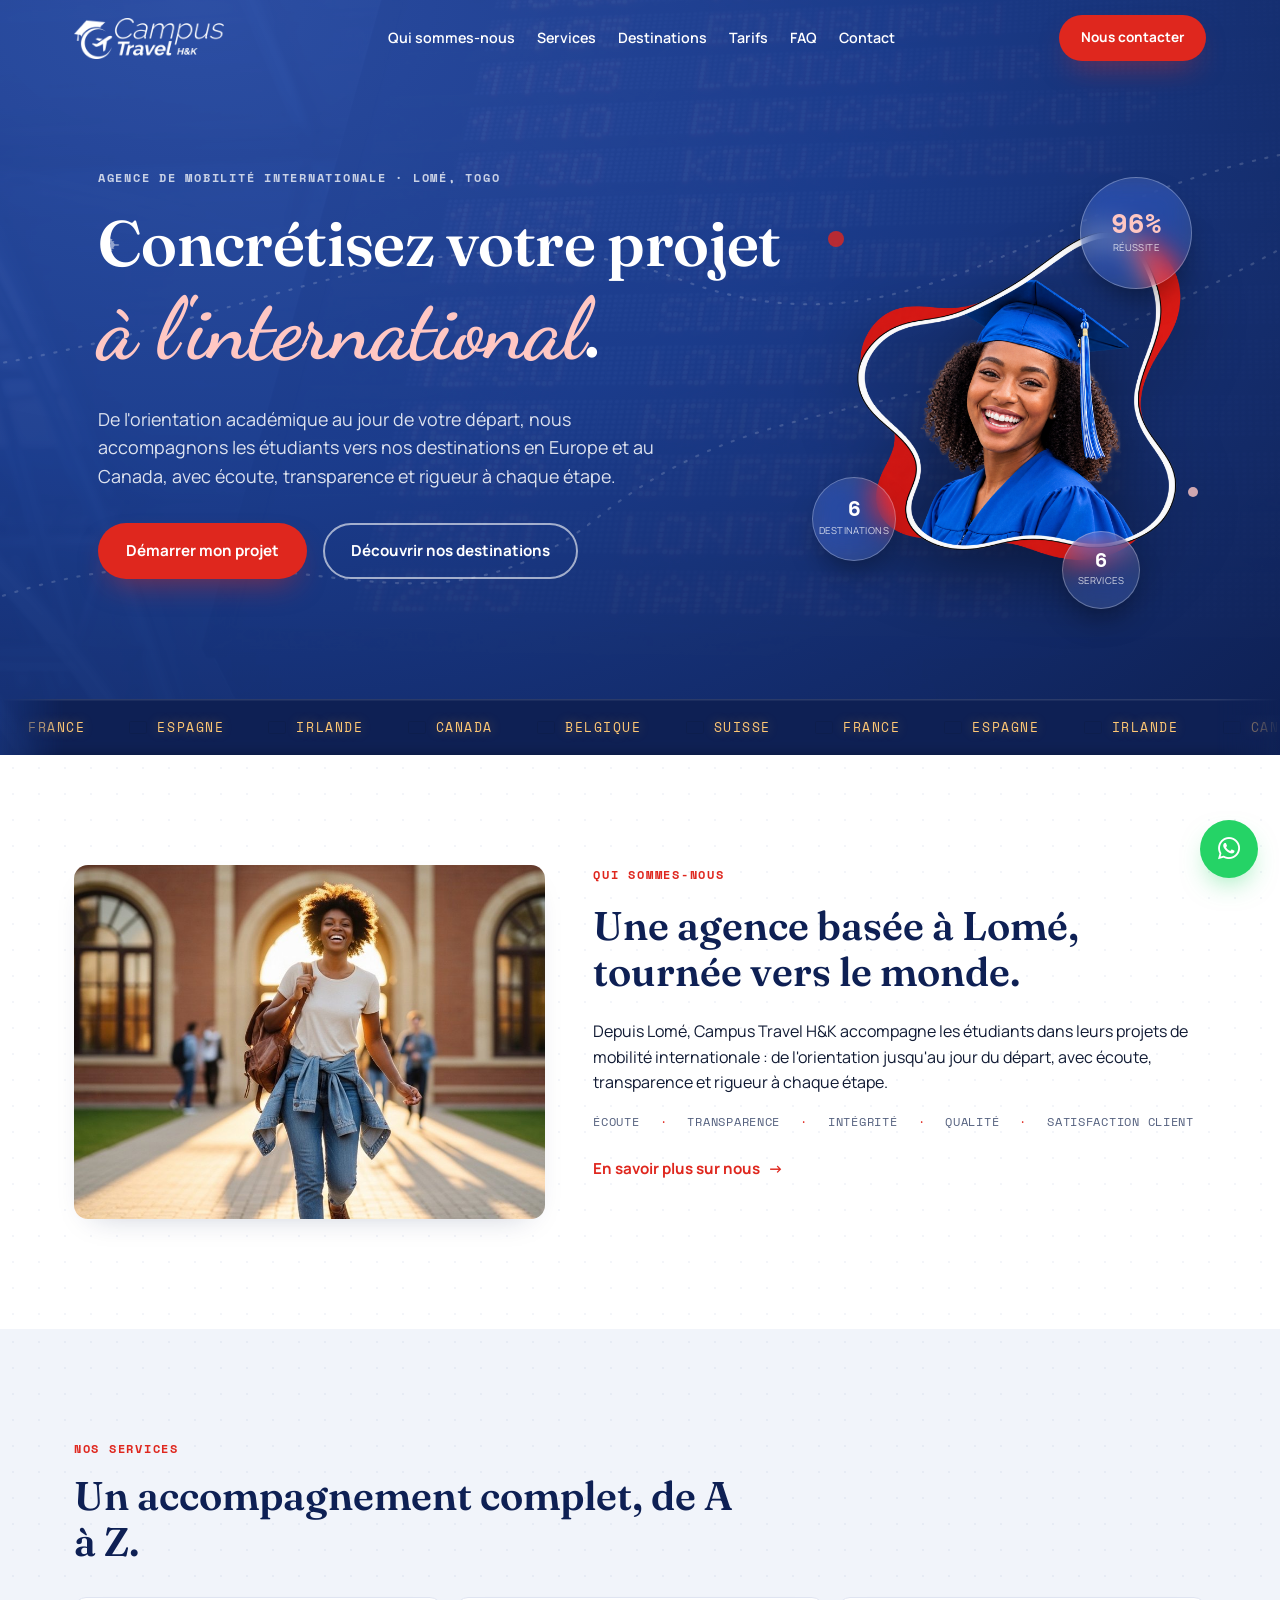
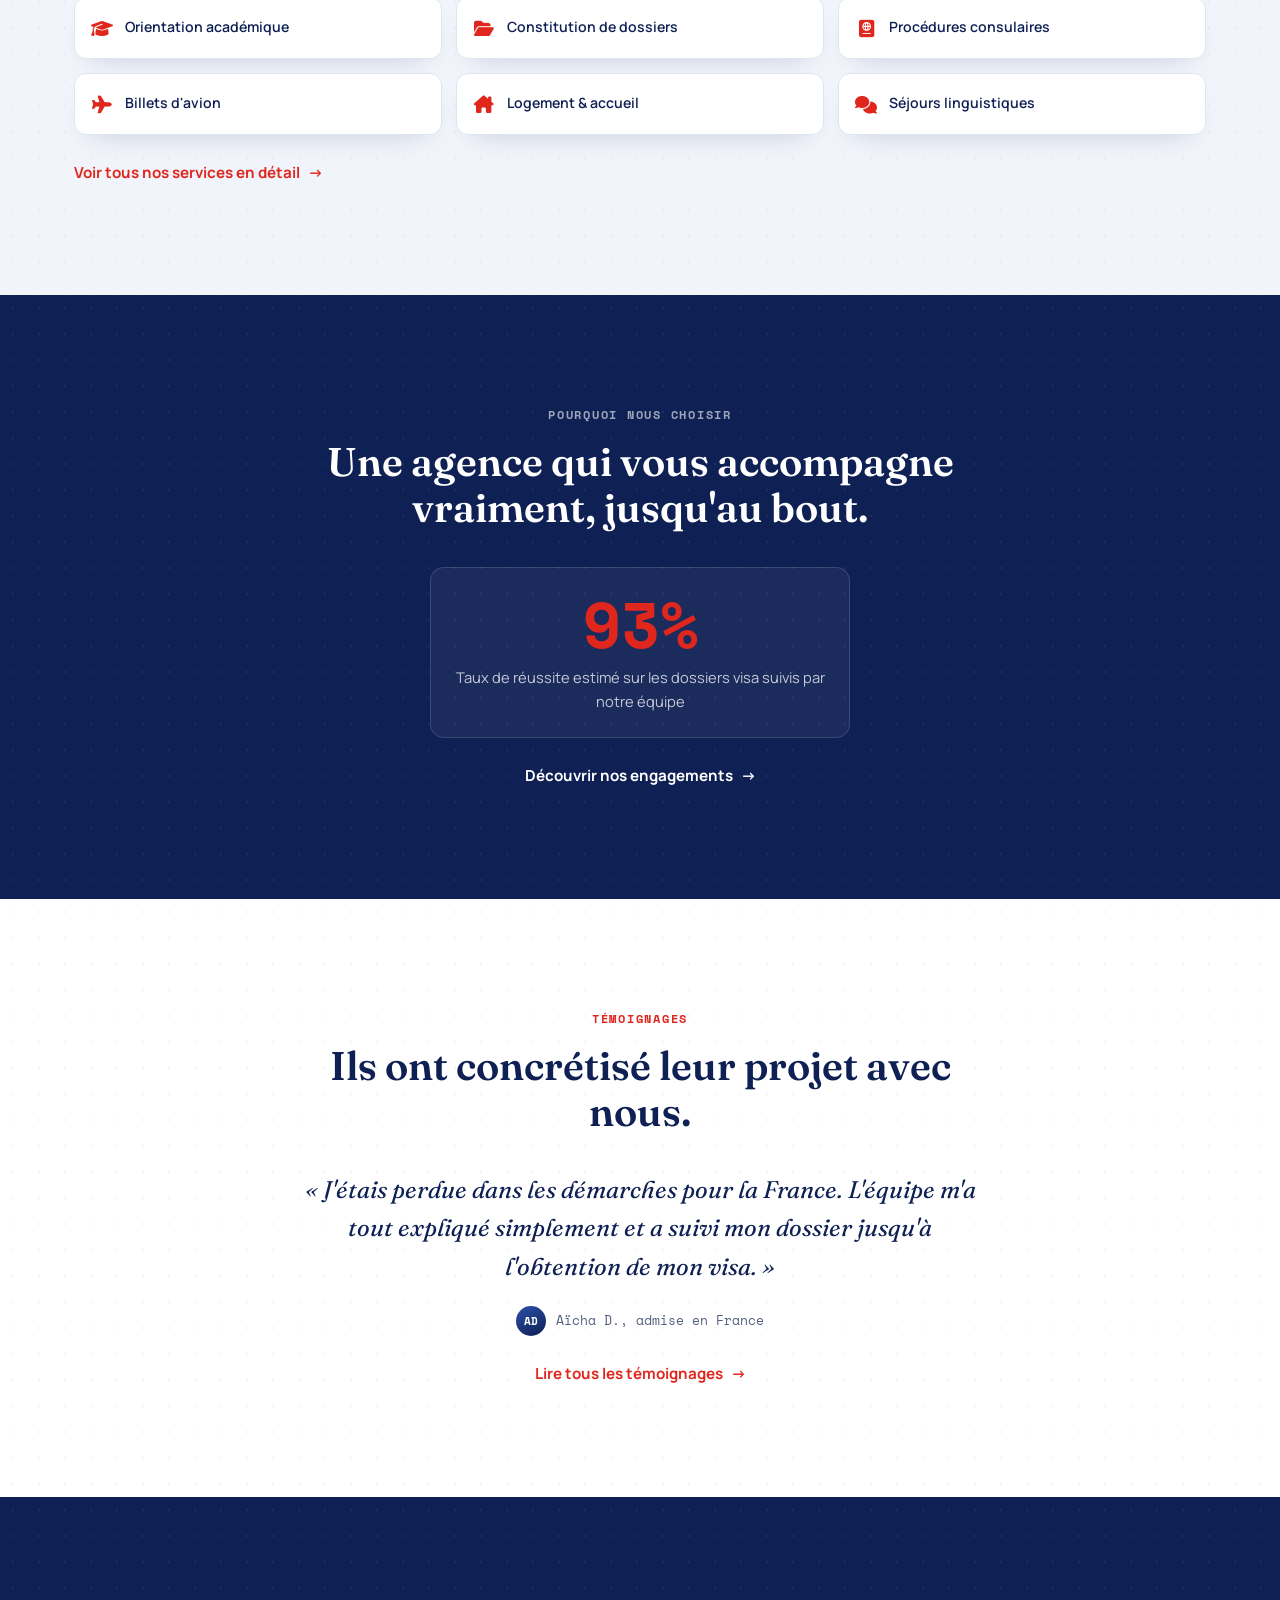
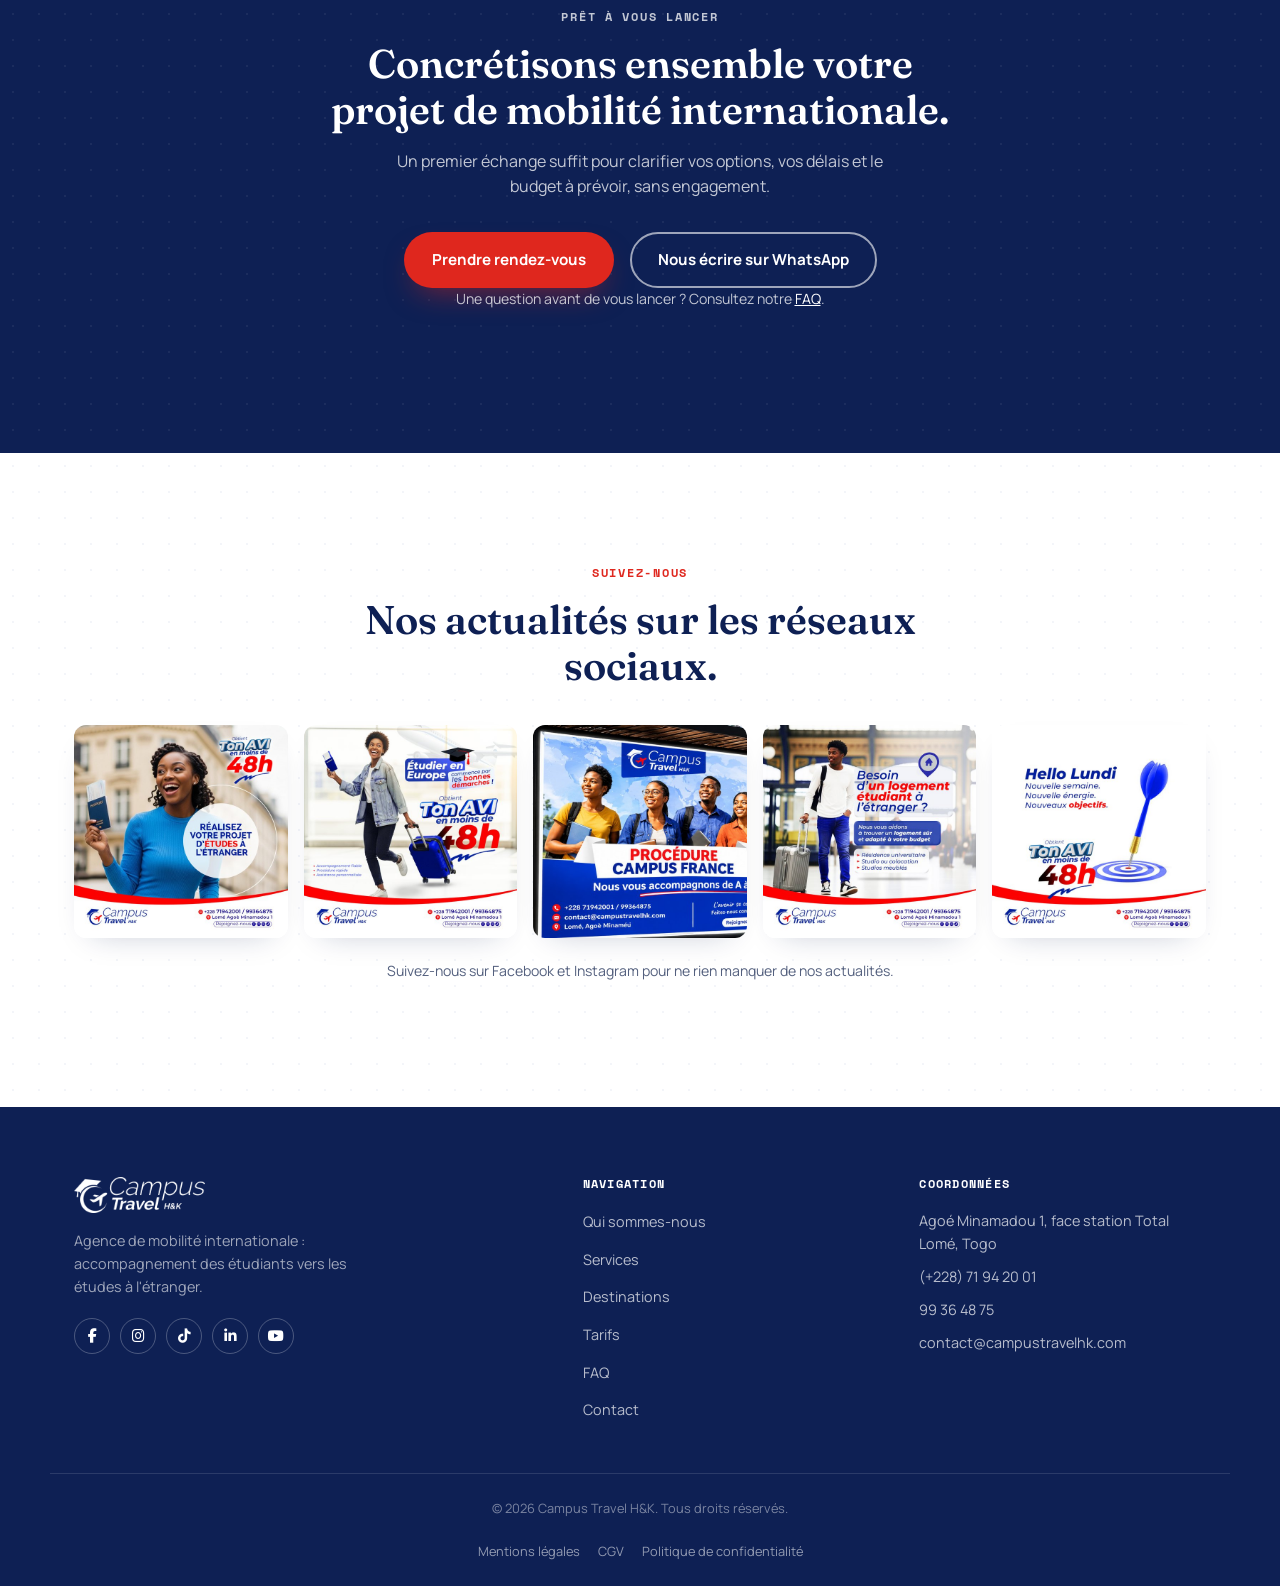
==== commit 365bd1e2: "changes of country photos and others on phone" ====
--- a/index.html
+++ b/index.html
@@ -92,8 +92,8 @@
         <h1 data-reveal>Concrétisez votre projet <span class="script-accent">à l'international</span>.</h1>
         <p class="hero-sub" data-reveal>
           De l'orientation académique au jour de votre départ, nous accompagnons les étudiants
-          vers la France, l'Espagne, l'Irlande, le Canada, la Belgique et la Suisse, avec écoute,
-          transparence et rigueur à chaque étape.
+          vers nos destinations en Europe et au Canada, avec écoute, transparence et rigueur
+          à chaque étape.
         </p>
         <div class="hero-cta" data-reveal>
           <a href="contact.html" class="btn btn-primary">Démarrer mon projet</a>
--- a/css/style.css
+++ b/css/style.css
@@ -200,11 +200,19 @@
 .hero-layout{ position: relative; z-index: 2; }
 .hero-inner{ padding: 84px 24px 120px; text-align: left; max-width: 760px; }
 
-.hero-visual{ display: none; }
+.hero-visual{ display: block; position: relative; width: 230px; height: 260px; margin: 8px auto 0; }
+
+@media (max-width: 1024px){
+  /* The 120px bottom padding above is sized for desktop, where the visual sits
+     beside .hero-inner rather than below it. Trim it here since the image now
+     stacks directly under the CTA buttons and its own margin handles spacing. */
+  .hero-inner{ padding-bottom: 8px; }
+  .hero-visual{ left: 44px; top: -14px; }
+}
 
 @media (min-width: 1025px){
   .hero-layout{ display: grid; grid-template-columns: 1fr 380px; align-items: center; gap: 20px; }
-  .hero-visual{ display: block; position: relative; width: 340px; height: 390px; justify-self: center; }
+  .hero-visual{ width: 340px; height: 390px; margin: 0; justify-self: center; }
 }
 
 .hero-blob{
@@ -792,7 +800,7 @@
 }
 
 @media (max-width: 760px){
-  .hero-inner{ padding: 60px 24px 90px; }
+  .hero-inner{ padding: 60px 24px 8px; }
   .section{ padding: 76px 0; }
   .cards-grid{ grid-template-columns: 1fr; }
   .form-row-2{ grid-template-columns: 1fr; }
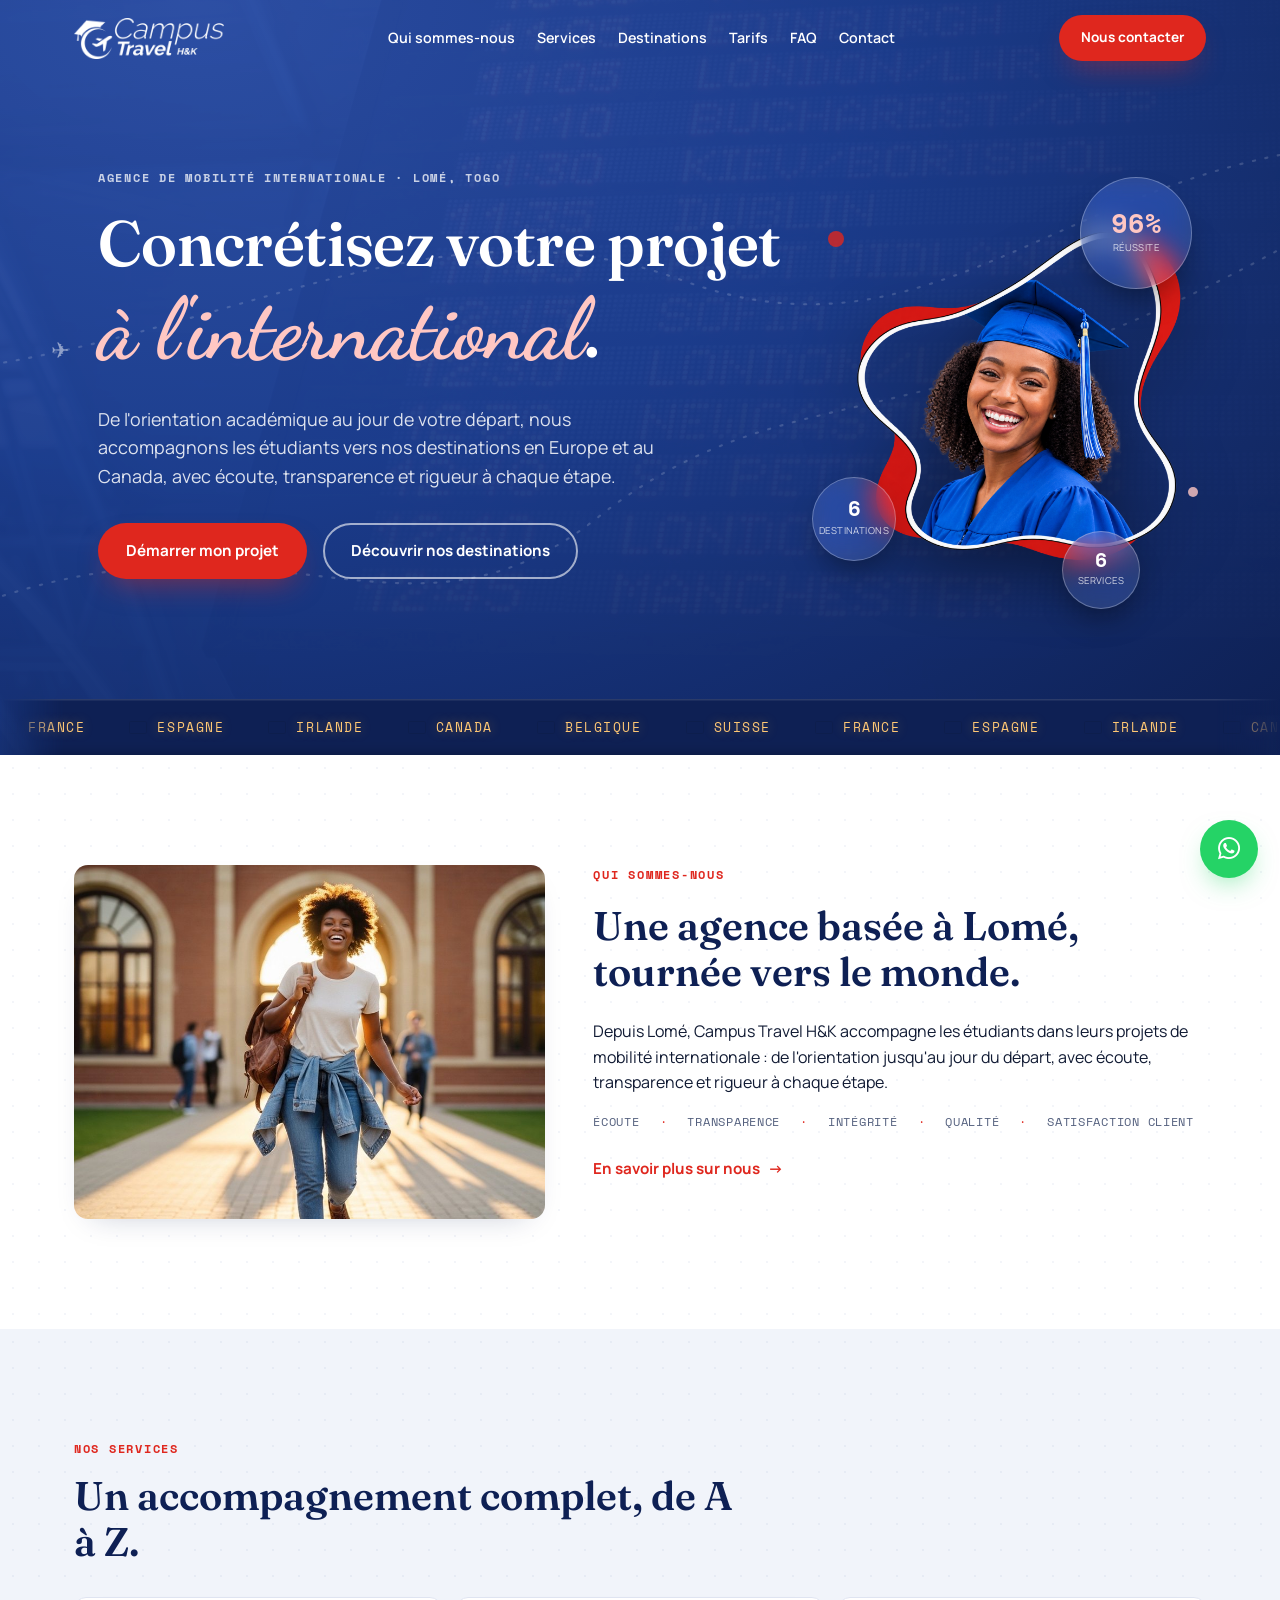
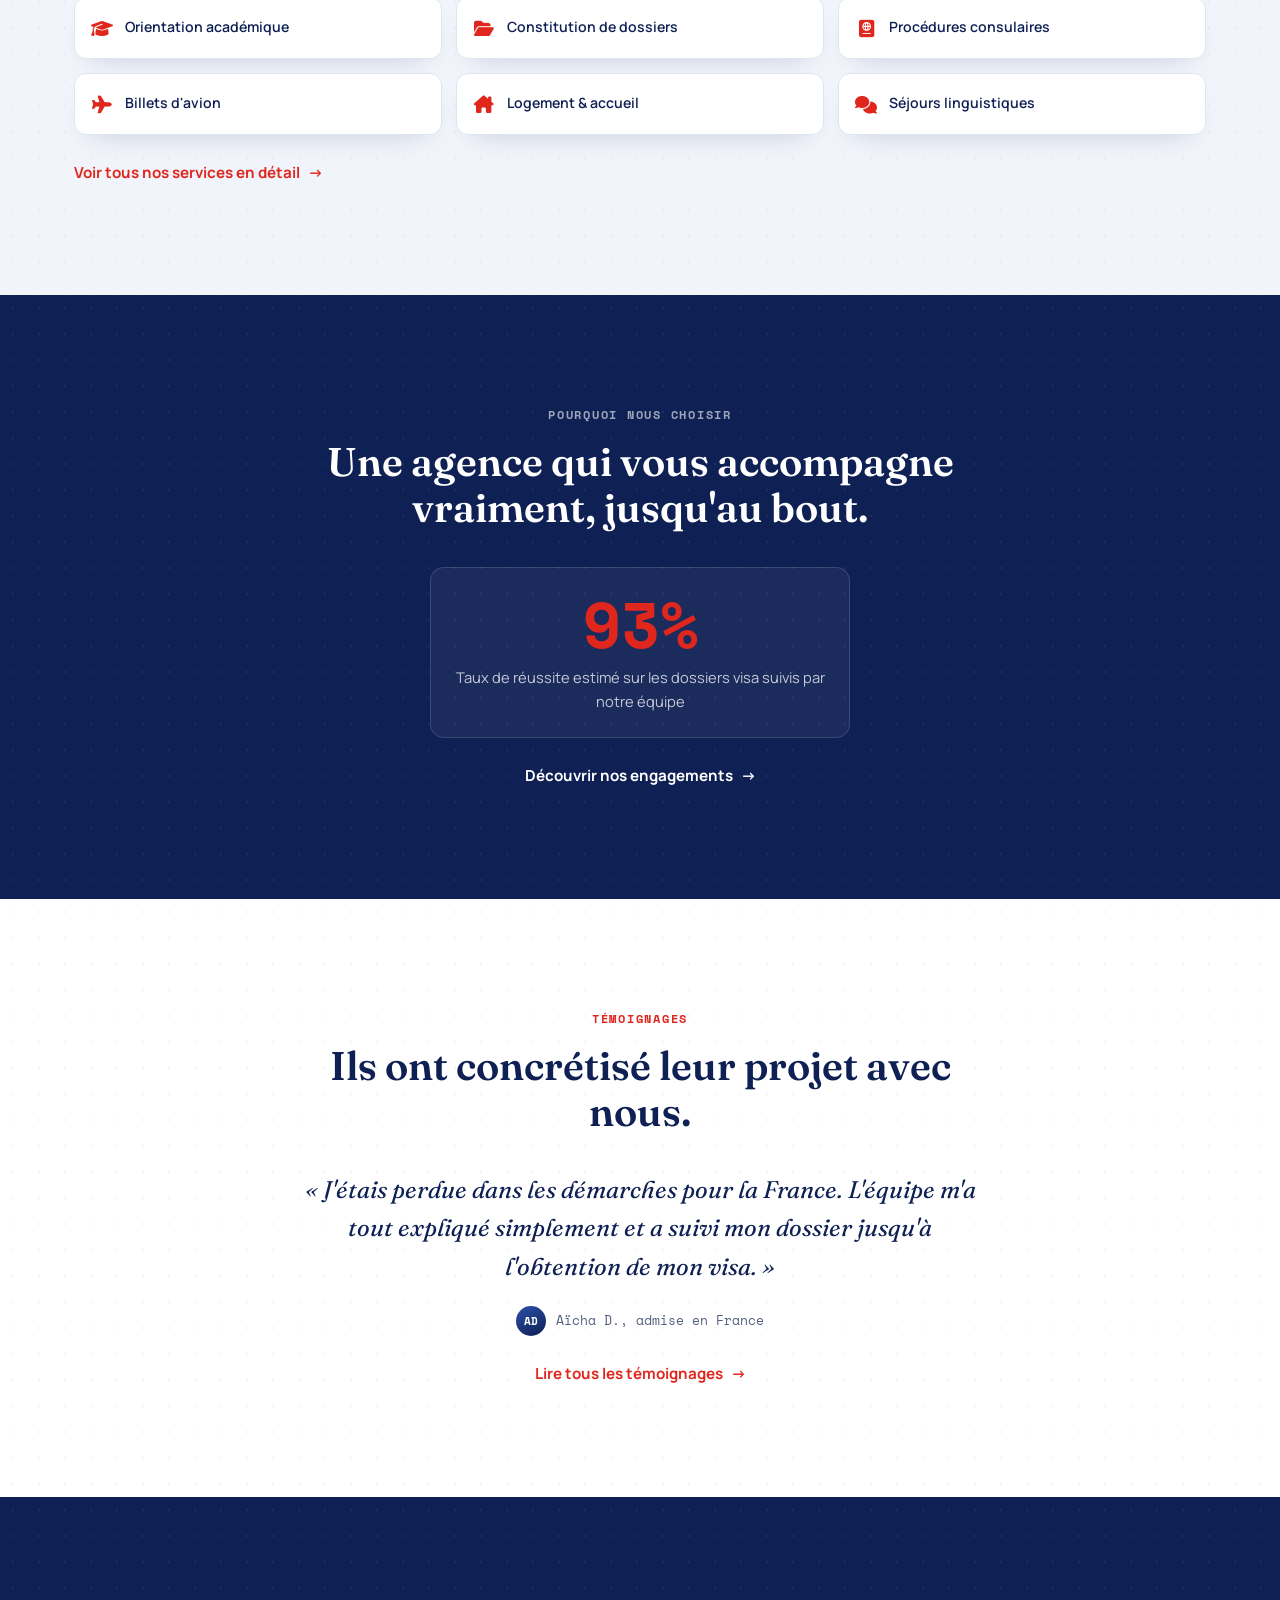
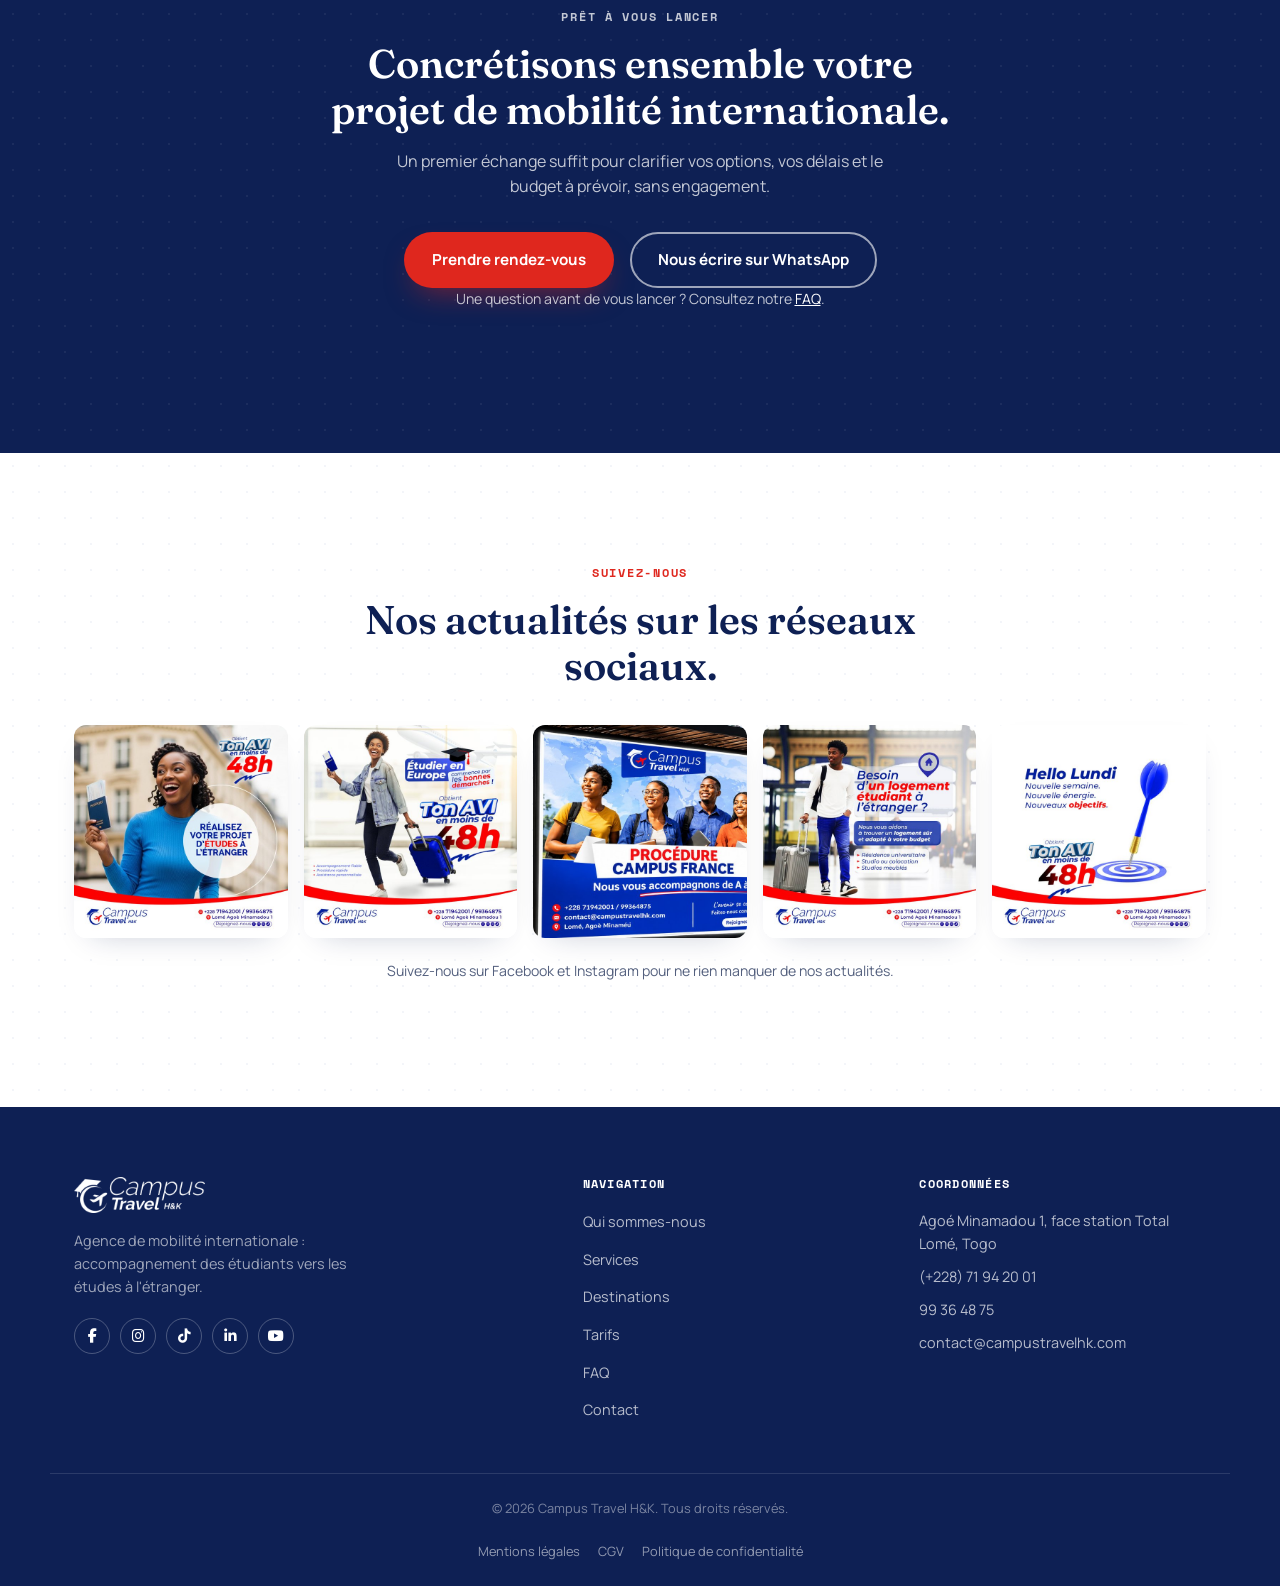
==== commit c4169167: "changes of country photos and others on phone" ====
--- a/index.html
+++ b/index.html
@@ -82,8 +82,8 @@
         <path d="M-20,560 C260,460 380,620 560,480 C740,340 860,420 1220,220" />
         <path d="M-20,340 C240,300 420,180 640,260 C860,340 980,180 1220,140" />
       </svg>
-      <span class="plane-icon plane-1" aria-hidden="true">✈</span>
-      <span class="plane-icon plane-2" aria-hidden="true">✈</span>
+      <span class="plane-icon" aria-hidden="true">✈</span>
+      <span class="plane-icon" aria-hidden="true">✈</span>
     </div>
 
     <div class="wrap hero-layout">
--- a/css/style.css
+++ b/css/style.css
@@ -191,11 +191,19 @@
 .hero-bg{ position: absolute; inset: 0; overflow: hidden; pointer-events: none; }
 .route-lines{ position: absolute; inset: 0; width: 100%; height: 100%; }
 .route-lines path{ fill: none; stroke: rgba(255,255,255,.16); stroke-width: 2; stroke-dasharray: 2 10; stroke-linecap: round; }
-.plane-icon{ position: absolute; font-size: 1.4rem; color: rgba(255,255,255,.5); }
-.plane-1{ top: 30%; left: 8%; animation: drift1 16s linear infinite; }
-.plane-2{ top: 58%; left: -4%; animation: drift2 22s linear infinite; animation-delay: 3s; }
-@keyframes drift1{ from{ transform: translateX(0) translateY(0) rotate(8deg); } to{ transform: translateX(115vw) translateY(-40px) rotate(8deg); } }
-@keyframes drift2{ from{ transform: translateX(0) translateY(0) rotate(4deg); } to{ transform: translateX(120vw) translateY(30px) rotate(4deg); } }
+/* Start position, trajectory and timing are randomized per-icon by JS via these
+   custom properties (see js/script.js) so the two planes never fly the same
+   path twice; the values below are just a sane fallback before JS runs. */
+.plane-icon{
+  position: absolute; font-size: 1.4rem; color: rgba(255,255,255,.5);
+  top: var(--plane-top, 30%); left: var(--plane-left, 8%);
+  animation: plane-drift var(--plane-dur, 18s) linear infinite;
+  animation-delay: var(--plane-delay, 0s);
+}
+@keyframes plane-drift{
+  from{ transform: translate(0, 0) rotate(var(--plane-rot, 8deg)); }
+  to{ transform: translate(var(--plane-dx, 115vw), var(--plane-dy, -40px)) rotate(var(--plane-rot, 8deg)); }
+}
 
 .hero-layout{ position: relative; z-index: 2; }
 .hero-inner{ padding: 84px 24px 120px; text-align: left; max-width: 760px; }
@@ -802,6 +810,10 @@
 @media (max-width: 760px){
   .hero-inner{ padding: 60px 24px 8px; }
   .section{ padding: 76px 0; }
+  /* .section-tight has the same specificity as .section above and comes
+     first in the file, so without this it gets silently overridden back to
+     a full 76px on both sides at this breakpoint. */
+  .section-tight{ padding: 36px 0 0; }
   .cards-grid{ grid-template-columns: 1fr; }
   .form-row-2{ grid-template-columns: 1fr; }
   .footer-inner{ grid-template-columns: 1fr; gap: 36px; }
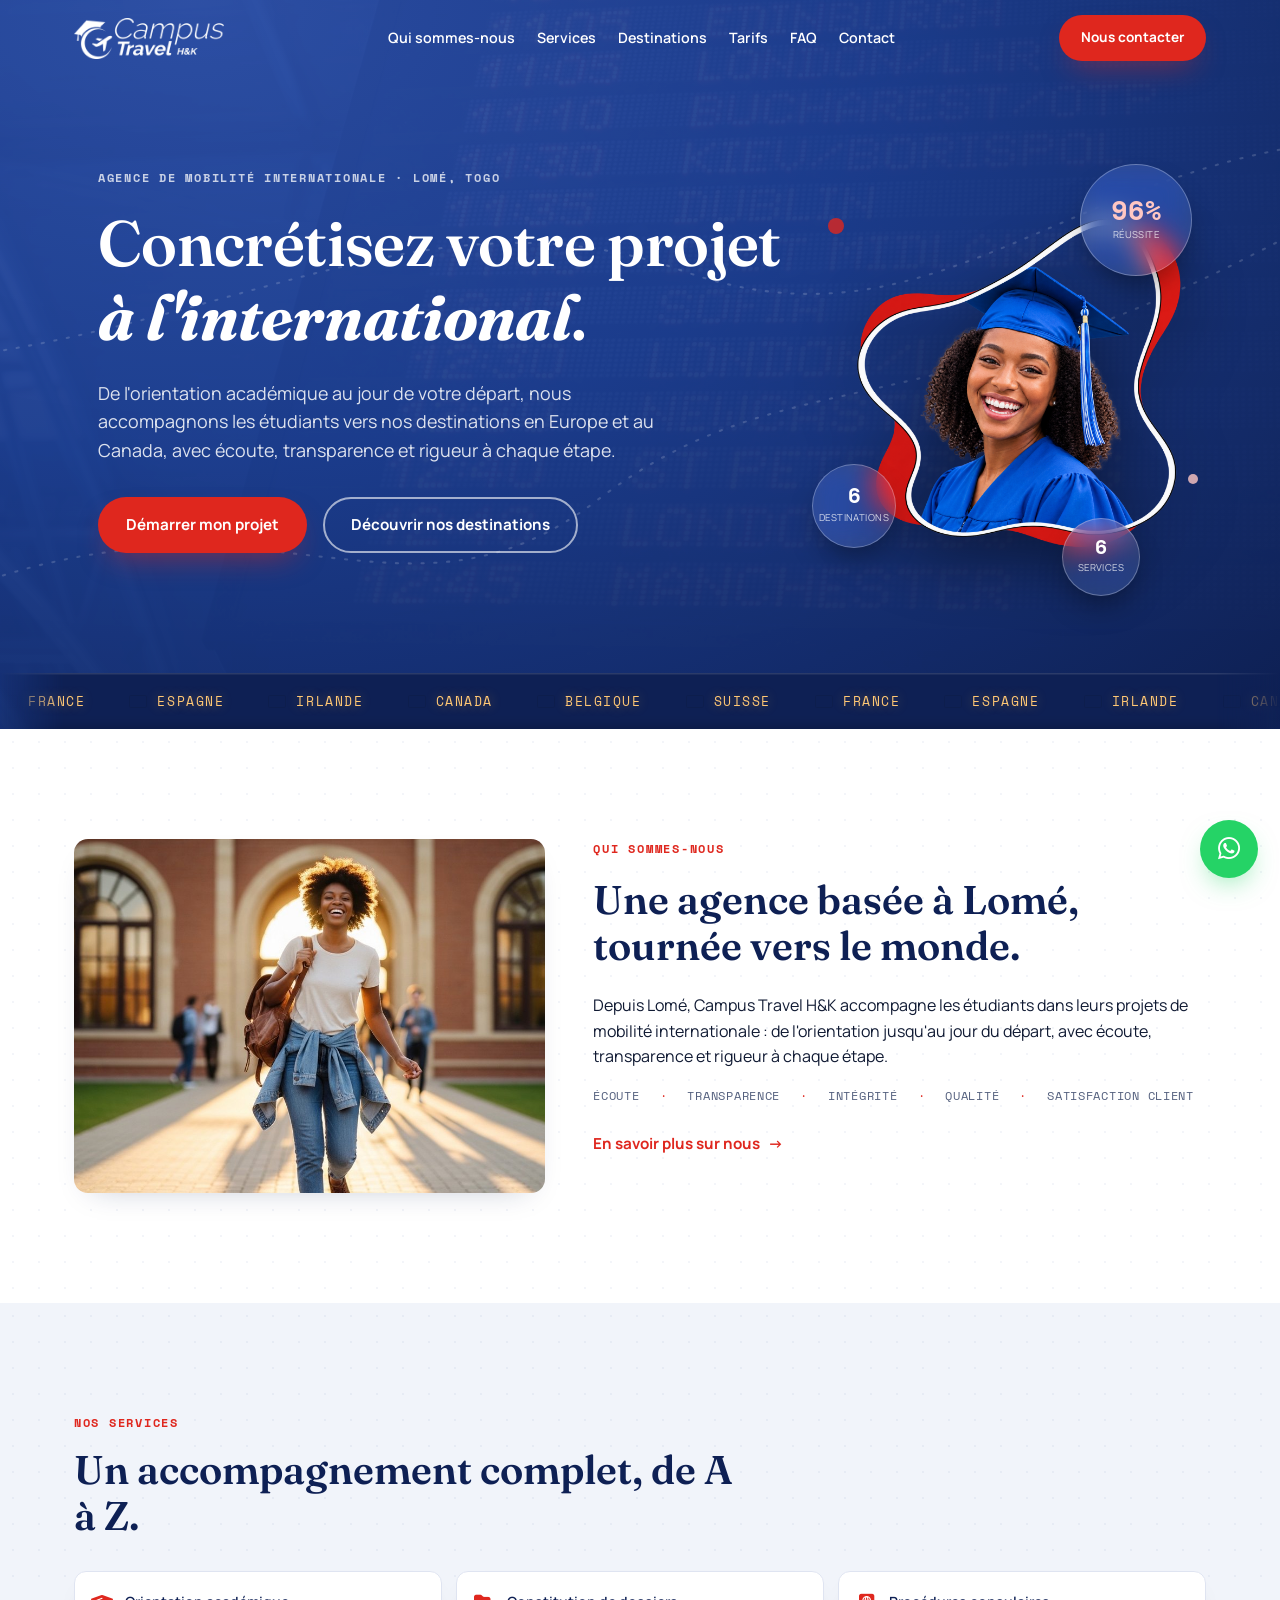
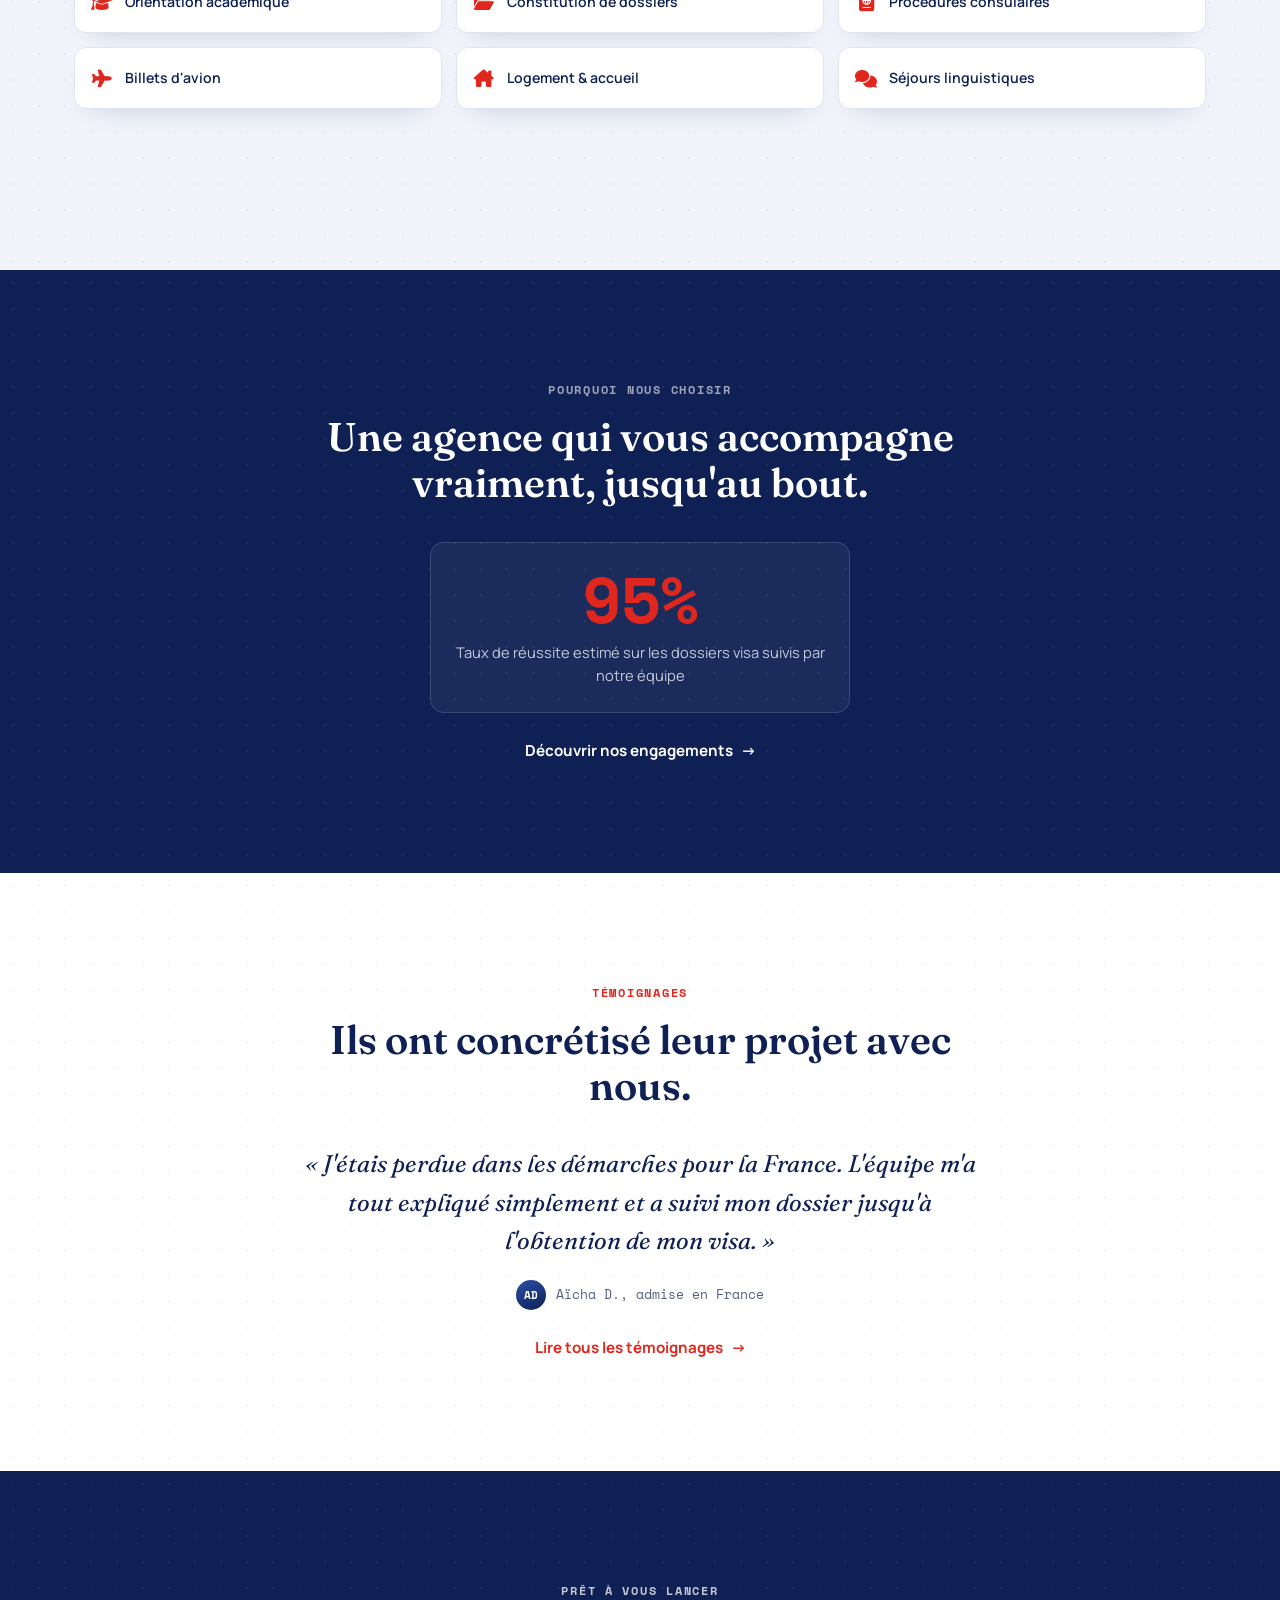
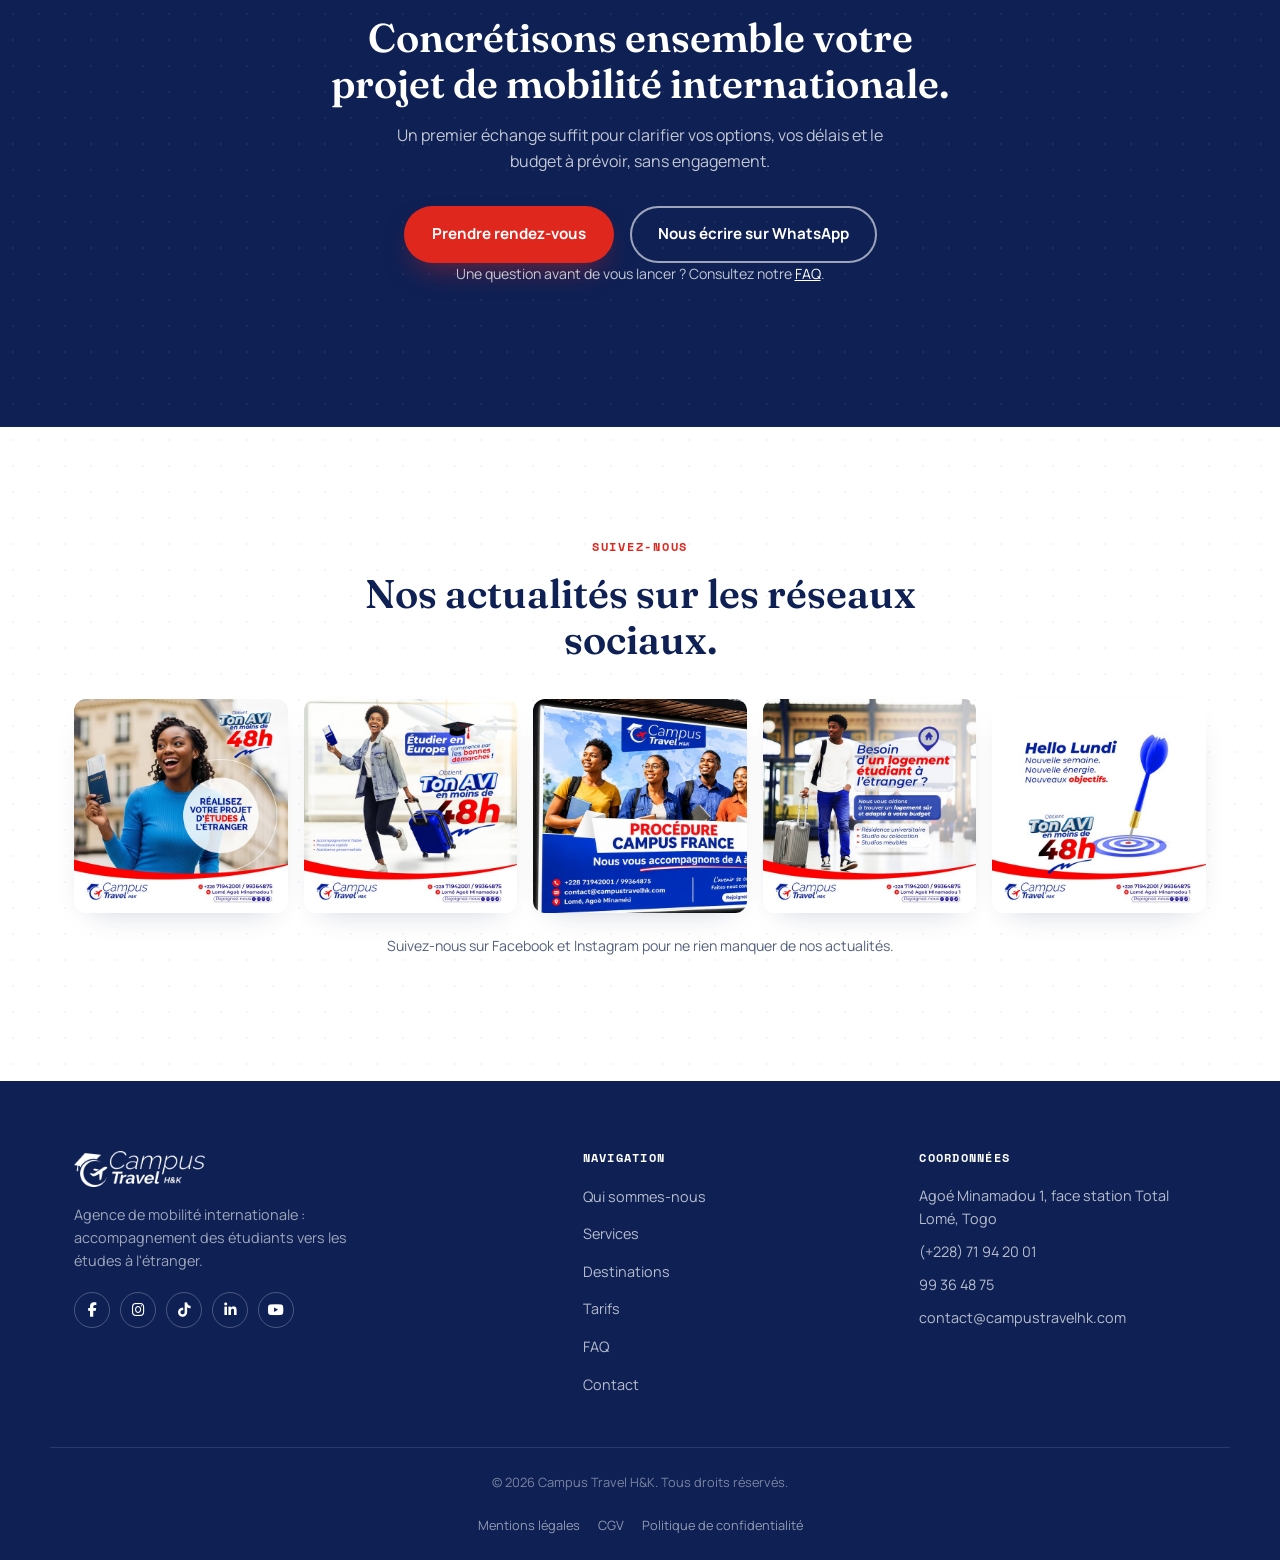
==== commit 3d455597: "changes of country photos and others on phone" ====
--- a/index.html
+++ b/index.html
@@ -17,7 +17,7 @@
 
 <link rel="preconnect" href="https://fonts.googleapis.com">
 <link rel="preconnect" href="https://fonts.gstatic.com" crossorigin>
-<link href="https://fonts.googleapis.com/css2?family=Fraunces:opsz,wght@9..144,400;9..144,500;9..144,600;9..144,700&family=Manrope:wght@400;500;600;700;800&family=Space+Mono:wght@400;700&family=Caveat:wght@600;700&family=Dancing+Script:wght@600;700&display=swap" rel="stylesheet">
+<link href="https://fonts.googleapis.com/css2?family=Fraunces:opsz,wght@9..144,400;9..144,500;9..144,600;9..144,700&family=Manrope:wght@400;500;600;700;800&family=Space+Mono:wght@400;700&family=Caveat:wght@600;700&display=swap" rel="stylesheet">
 
 <link rel="stylesheet" href="https://cdnjs.cloudflare.com/ajax/libs/font-awesome/6.5.1/css/all.min.css" integrity="sha512-DTOQO9RWCH3ppGqcWaEA1BIZOC6xxalwEsw9c2QQeAIftl+Vegovlnee1c9QX4TctnWMn13TZye+giMm8e2LwA==" crossorigin="anonymous" referrerpolicy="no-referrer">
 <link rel="stylesheet" href="css/style.css">
--- a/css/style.css
+++ b/css/style.css
@@ -261,7 +261,7 @@
 .hero h1{
   color: var(--white); font-size: clamp(2.4rem, 5.4vw, 4rem); margin-bottom: .4em; letter-spacing: -.01em;
 }
-.script-accent{ font-family: "Dancing Script", cursive; font-size: 1.35em; color: #FFC7C3; font-weight: 700; font-style: normal; }
+.script-accent{ font-family: inherit; font-style: italic; color: var(--white); font-weight: 700; }
 .hero-sub{ font-size: clamp(1.02rem, 1.4vw, 1.18rem); color: rgba(255,255,255,.85); max-width: 560px; margin-bottom: 1.8em; }
 .hero-cta{ display: flex; flex-wrap: wrap; gap: 16px; }
 
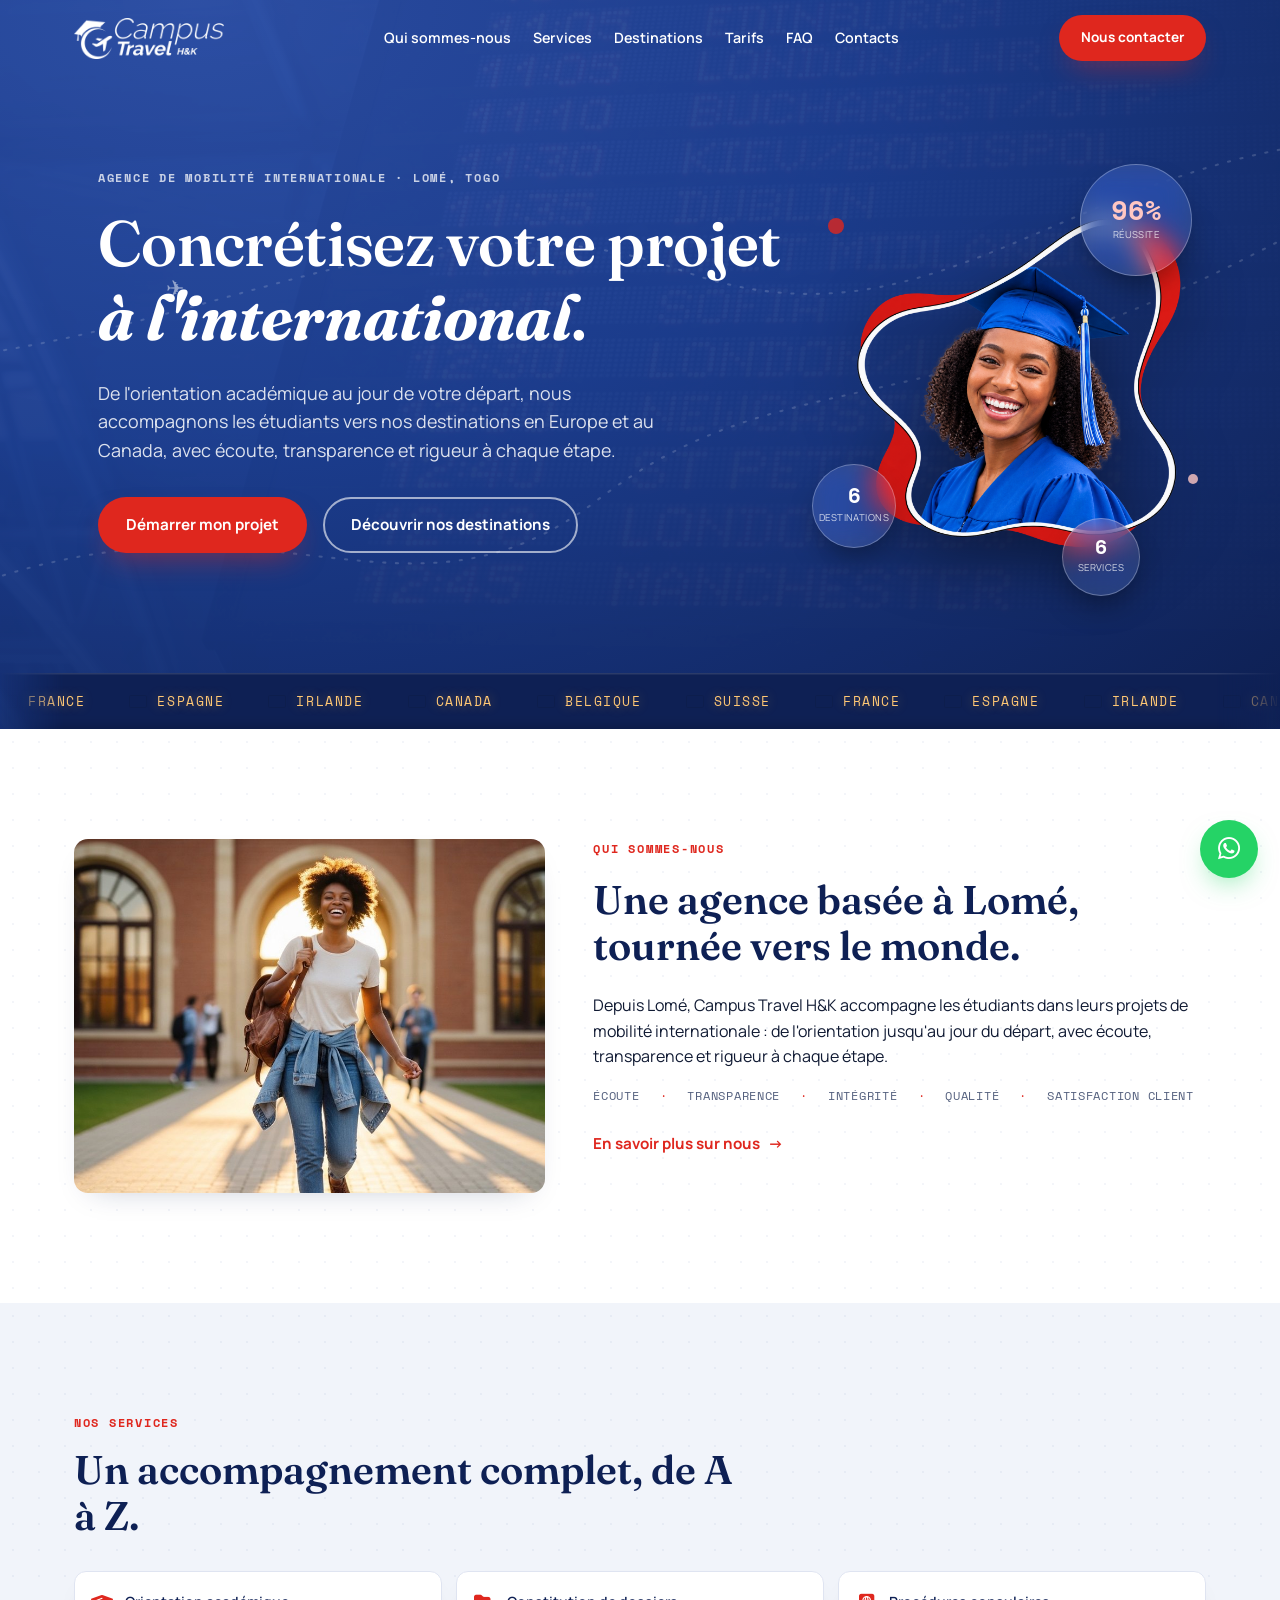
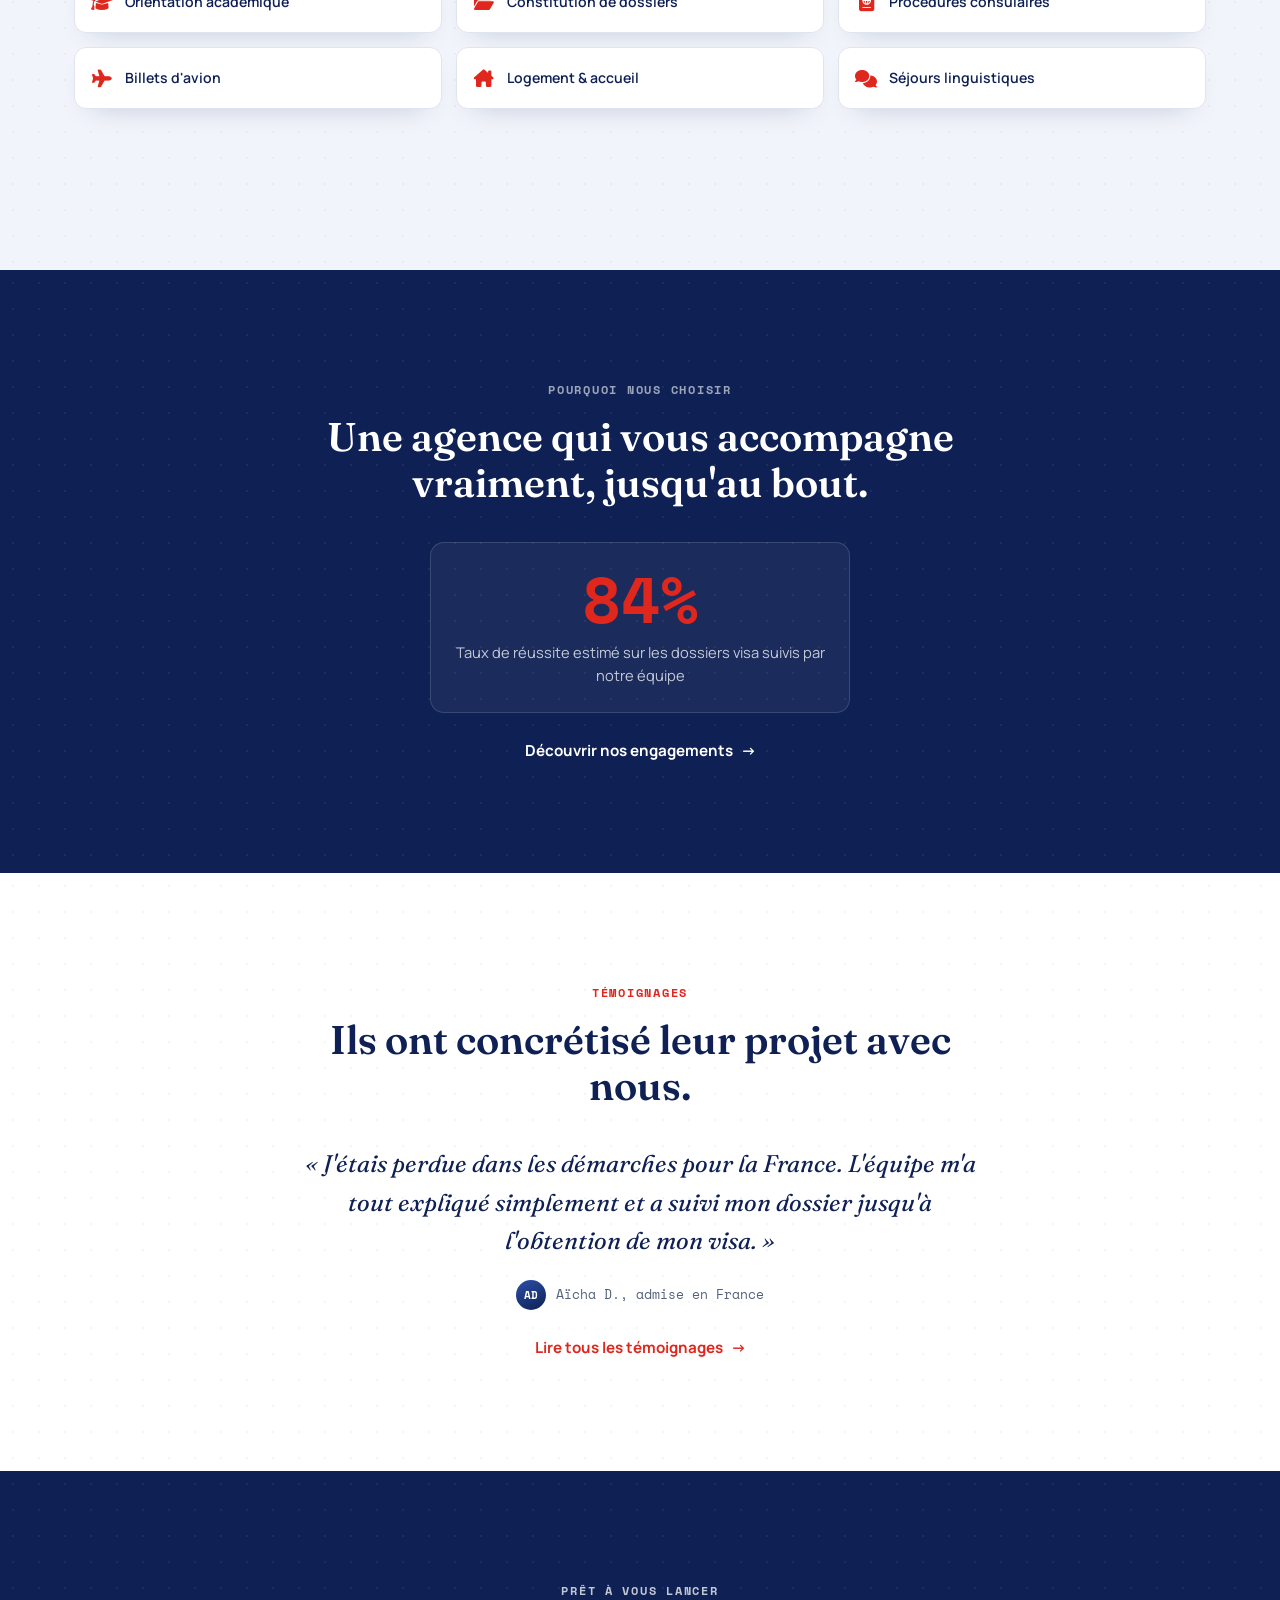
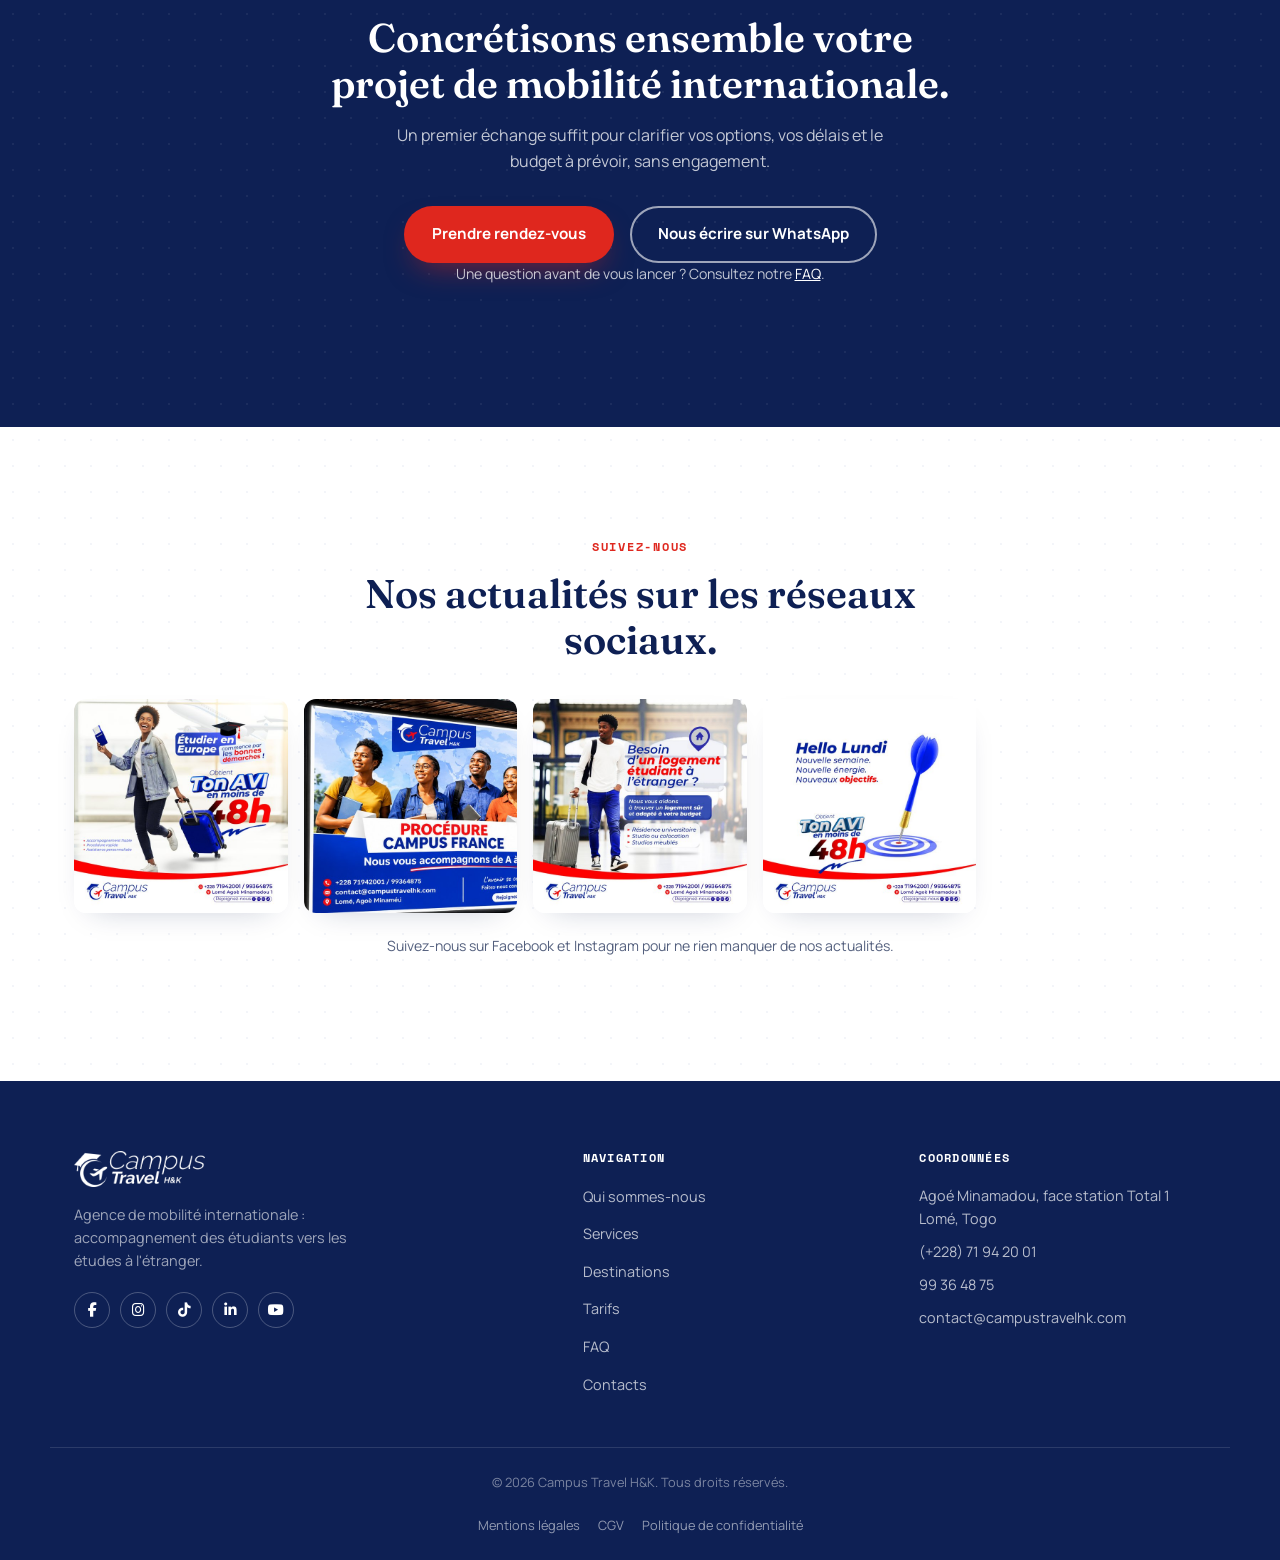
==== commit c2d43fb7: "changes from campus hk" ====
--- a/index.html
+++ b/index.html
@@ -32,7 +32,7 @@
   "telephone": ["+22871942001", "+22899364875"],
   "address": {
     "@type": "PostalAddress",
-    "streetAddress": "Quartier Agoé Minamadou 1, en face de la station Total",
+    "streetAddress": "Quartier Agoé Minamadou, en face de la station Total 1",
     "addressLocality": "Lomé",
     "addressCountry": "TG"
   },
@@ -59,7 +59,7 @@
         <li><a href="destinations.html">Destinations</a></li>
         <li><a href="tarifs.html">Tarifs</a></li>
         <li><a href="faq.html">FAQ</a></li>
-        <li><a href="contact.html">Contact</a></li>
+        <li><a href="contact.html">Contacts</a></li>
       </ul>
       <a href="contact.html" class="btn btn-primary nav-cta-mobile">Nous contacter</a>
     </nav>
@@ -230,19 +230,16 @@
       <h2 data-reveal>Nos actualités sur les réseaux sociaux.</h2>
 
       <div class="social-gallery" data-reveal>
-        <button type="button" class="social-post" data-lightbox-index="0" aria-label="Agrandir la publication : obtenez votre avis de pré-admission en moins de 48h">
-          <img src="assets/photos/social-visa-avi.jpg" alt="Publication Campus Travel H&amp;K : obtenez votre avis de pré-admission en moins de 48h" loading="lazy" width="600" height="600">
-        </button>
-        <button type="button" class="social-post" data-lightbox-index="1" aria-label="Agrandir la publication : étudier en Europe commence par les bonnes démarches">
+        <button type="button" class="social-post" data-lightbox-index="0" aria-label="Agrandir la publication : étudier en Europe commence par les bonnes démarches">
           <img src="assets/photos/social-etudier-europe.jpg" alt="Publication Campus Travel H&amp;K : étudier en Europe commence par les bonnes démarches" loading="lazy" width="600" height="600">
         </button>
-        <button type="button" class="social-post" data-lightbox-index="2" aria-label="Agrandir la publication : procédure Campus France, un accompagnement de A à Z">
+        <button type="button" class="social-post" data-lightbox-index="1" aria-label="Agrandir la publication : procédure Campus France, un accompagnement de A à Z">
           <img src="assets/photos/social-campus-france.jpg" alt="Publication Campus Travel H&amp;K : procédure Campus France, un accompagnement de A à Z" loading="lazy" width="600" height="600">
         </button>
-        <button type="button" class="social-post" data-lightbox-index="3" aria-label="Agrandir la publication : besoin d'un logement étudiant à l'étranger">
+        <button type="button" class="social-post" data-lightbox-index="2" aria-label="Agrandir la publication : besoin d'un logement étudiant à l'étranger">
           <img src="assets/photos/social-logement.jpg" alt="Publication Campus Travel H&amp;K : besoin d'un logement étudiant à l'étranger" loading="lazy" width="600" height="600">
         </button>
-        <button type="button" class="social-post" data-lightbox-index="4" aria-label="Agrandir la publication : nouvelle semaine, nouveaux objectifs">
+        <button type="button" class="social-post" data-lightbox-index="3" aria-label="Agrandir la publication : nouvelle semaine, nouveaux objectifs">
           <img src="assets/photos/social-motivation-lundi.jpg" alt="Publication Campus Travel H&amp;K : nouvelle semaine, nouveaux objectifs" loading="lazy" width="600" height="600">
         </button>
       </div>
@@ -277,13 +274,13 @@
         <li><a href="destinations.html">Destinations</a></li>
         <li><a href="tarifs.html">Tarifs</a></li>
         <li><a href="faq.html">FAQ</a></li>
-        <li><a href="contact.html">Contact</a></li>
+        <li><a href="contact.html">Contacts</a></li>
       </ul>
     </div>
 
     <div class="footer-contact">
       <h3>Coordonnées</h3>
-      <p>Agoé Minamadou 1, face station Total<br>Lomé, Togo</p>
+      <p>Agoé Minamadou, face station Total 1<br>Lomé, Togo</p>
       <p><a href="tel:+22871942001">(+228) 71 94 20 01</a></p>
       <p><a href="tel:+22899364875">99 36 48 75</a></p>
       <p><a href="mailto:contact@campustravelhk.com">contact@campustravelhk.com</a></p>
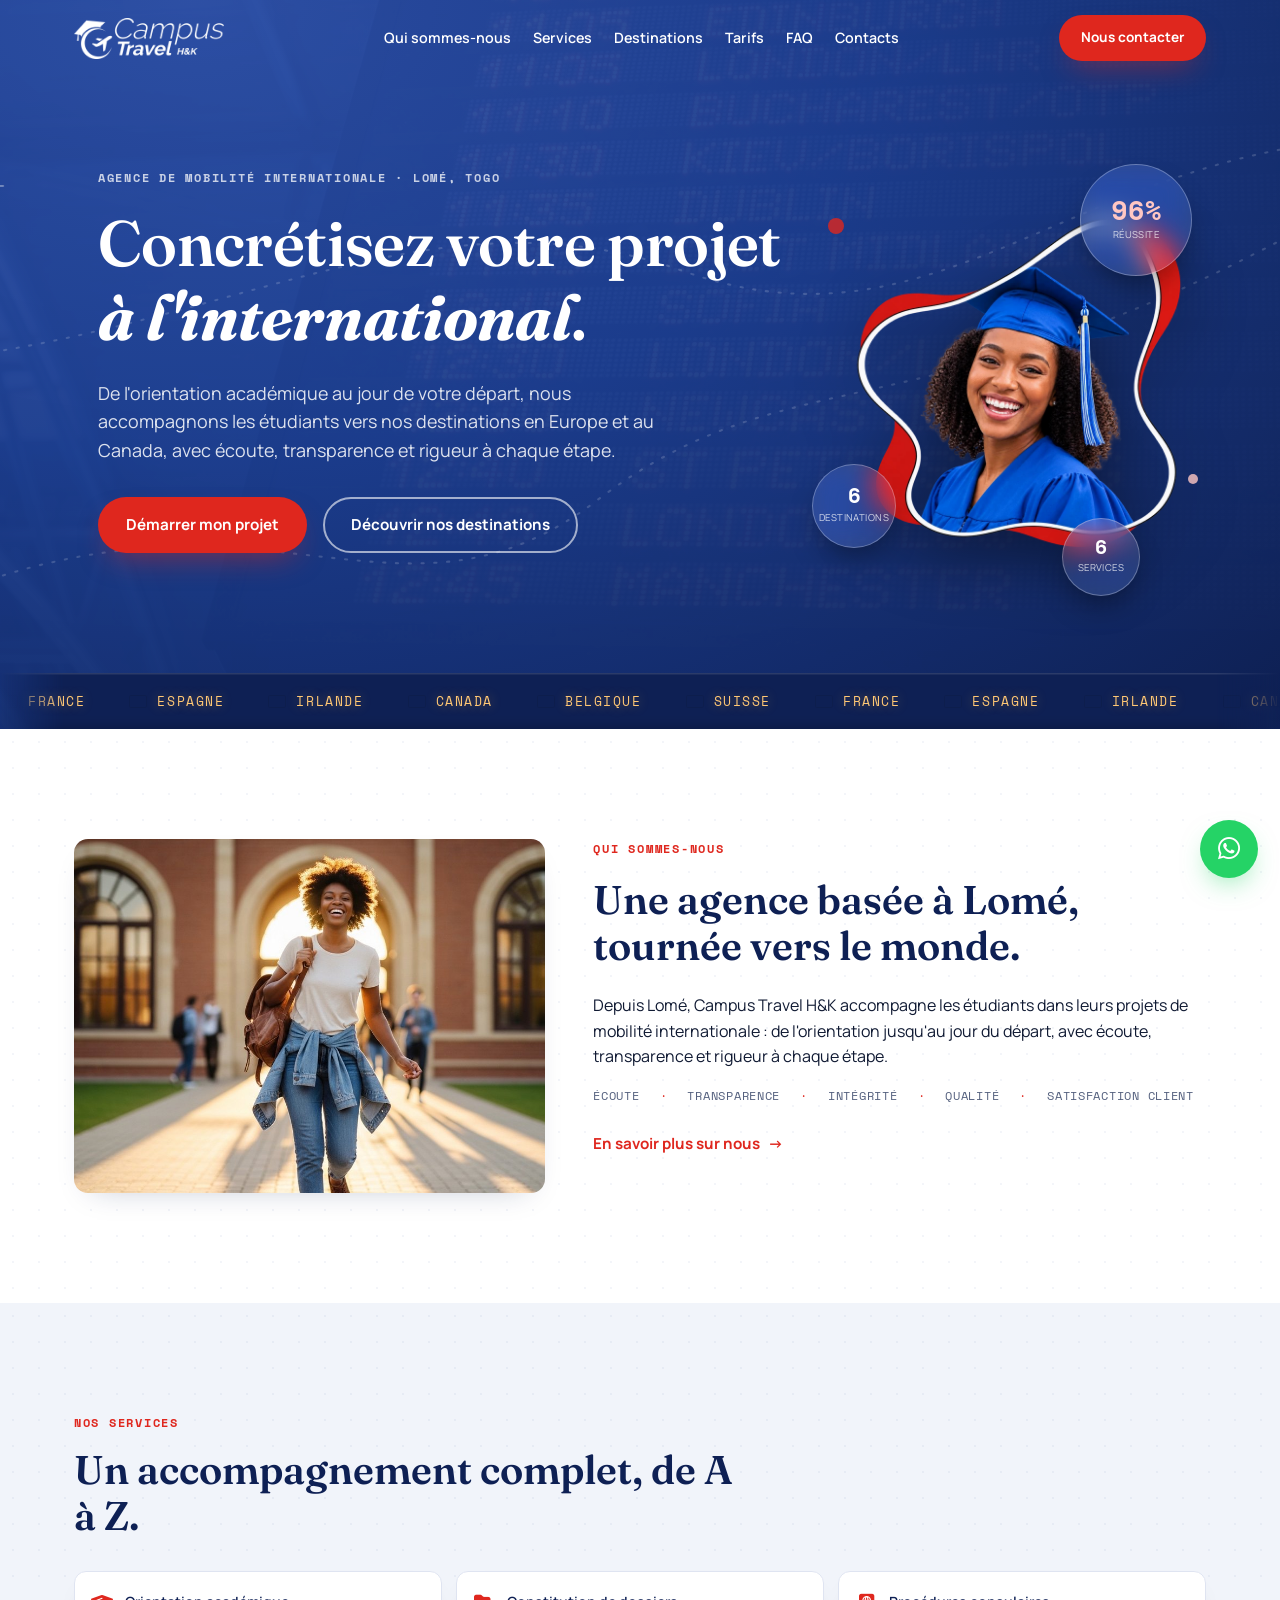
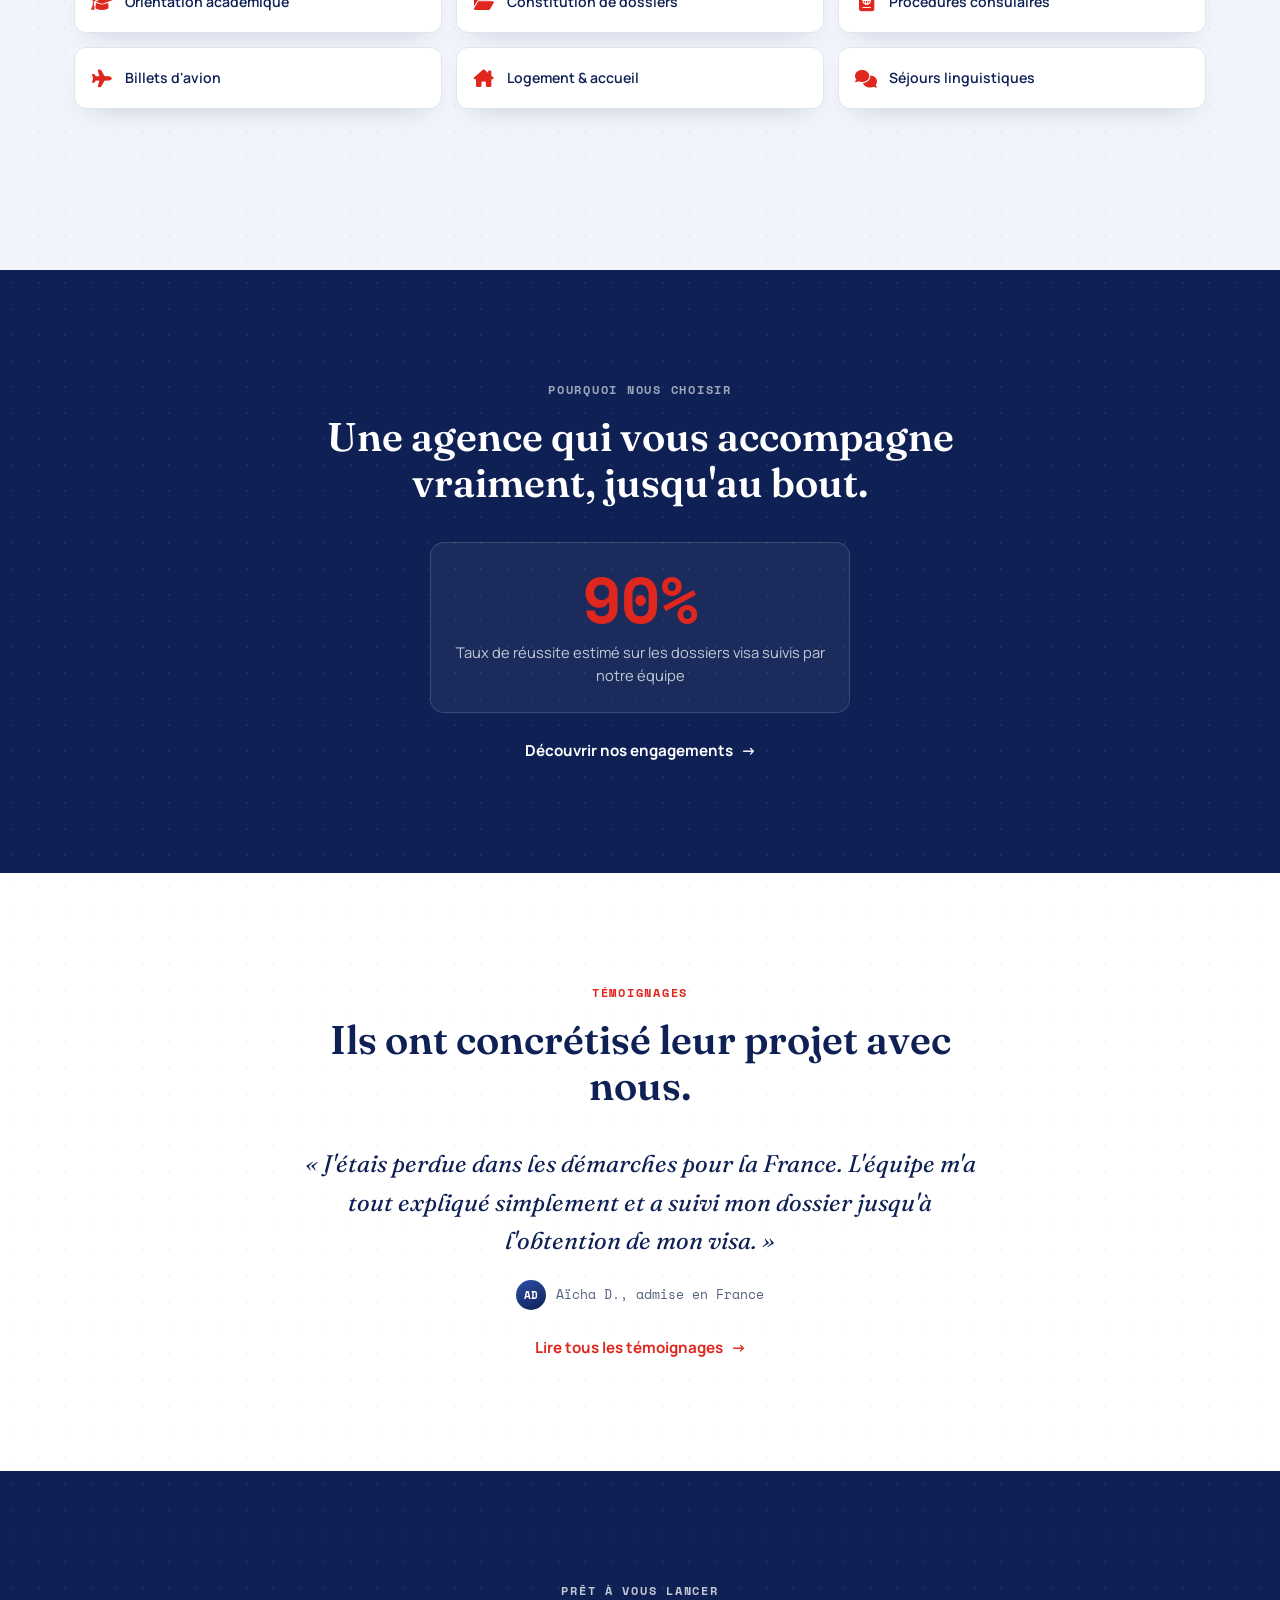
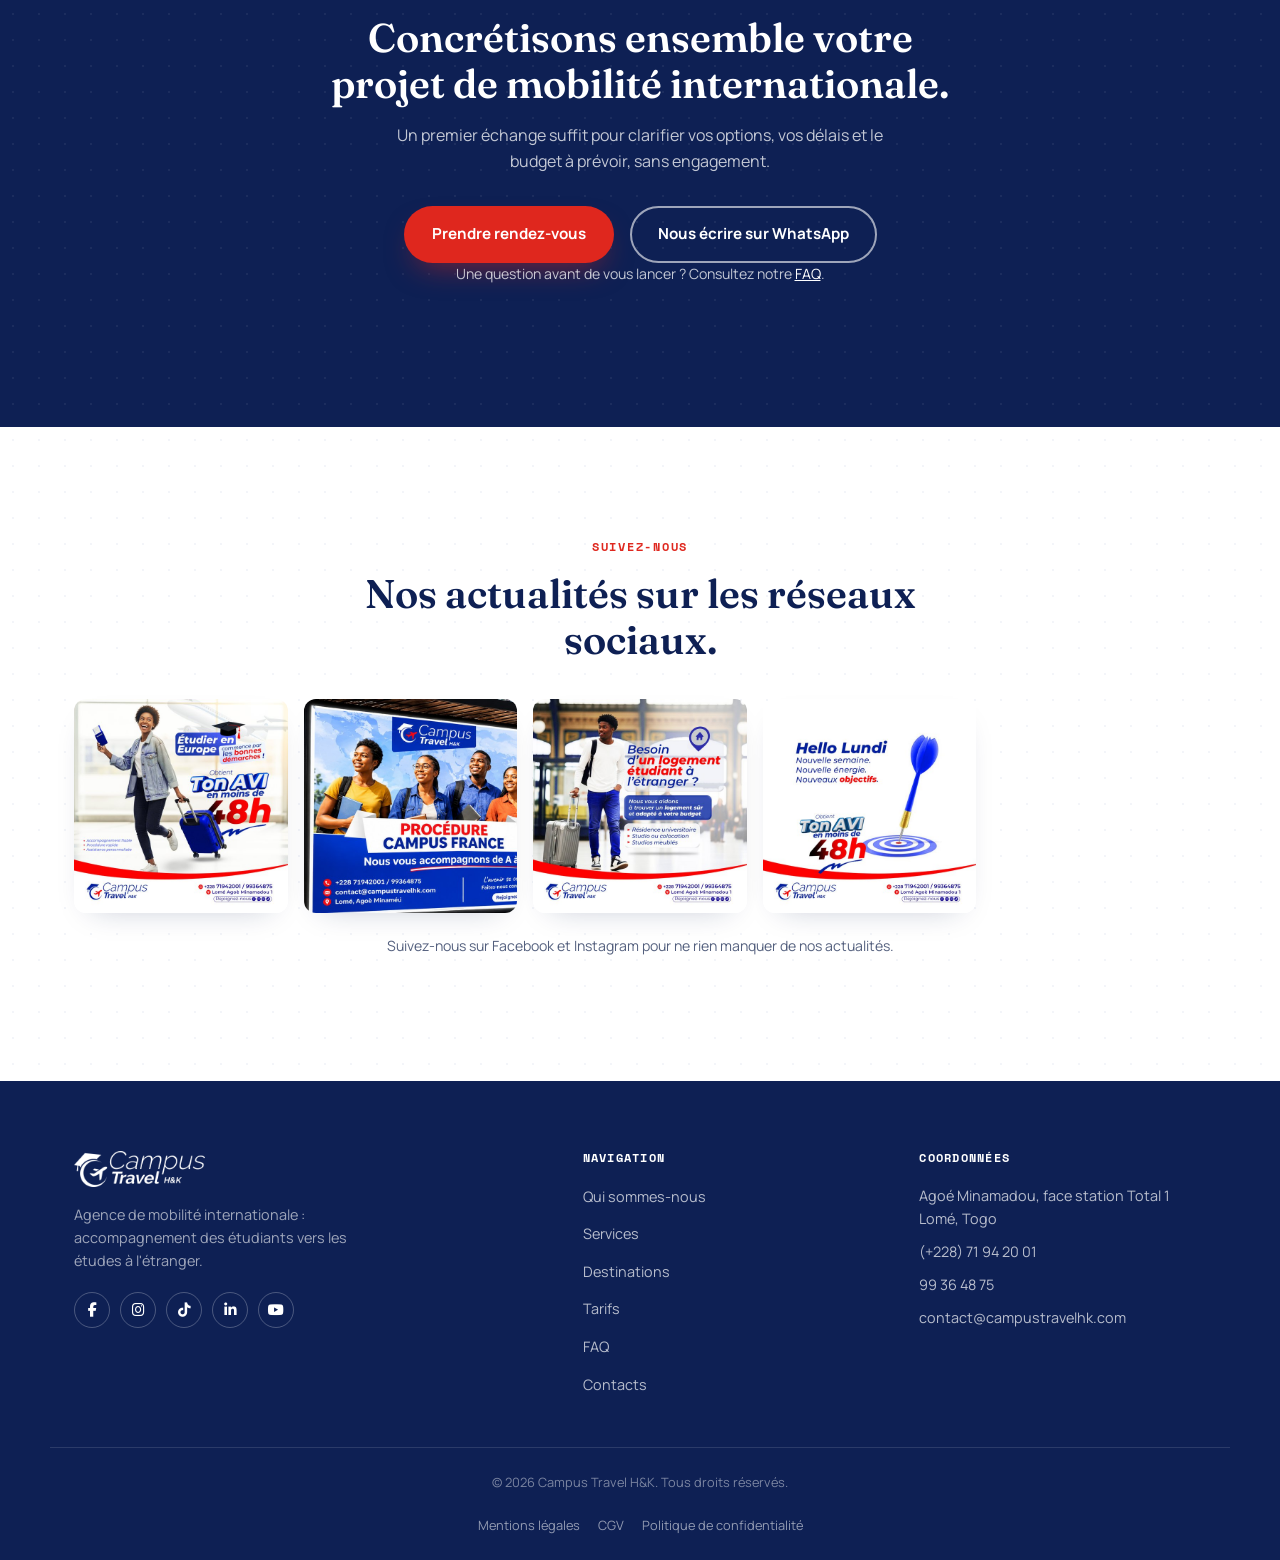
==== commit 3c638a9e: "SEO and legal page fixes: og:image everywhere, mentions legales complete - Add og:image/width/height" ====
--- a/index.html
+++ b/index.html
@@ -4,13 +4,16 @@
 <meta charset="UTF-8">
 <meta name="viewport" content="width=device-width, initial-scale=1.0">
 <title>Campus Travel H&amp;K · Mobilité étudiante au Togo</title>
-<meta name="description" content="Campus Travel H&K accompagne les étudiants vers la France, l'Espagne, l'Irlande, le Canada, la Belgique et la Suisse : orientation, dossiers, visa, logement, billetterie.">
+<meta name="description" content="Campus Travel H&K accompagne les étudiants vers la France, l'Espagne, l'Irlande, le Canada, la Belgique et la Suisse : orientation, visa, logement, billetterie.">
 <meta name="keywords" content="mobilité internationale Togo, étudier à l'étranger, visa étudiant, agence de voyage Lomé, France, Espagne, Irlande, Canada, Belgique, Suisse">
 <meta name="author" content="Campus Travel H&K">
 
 <meta property="og:type" content="website">
 <meta property="og:title" content="Campus Travel H&K · Agence de mobilité internationale">
 <meta property="og:description" content="Orientation, dossiers, visa, logement, billetterie : votre projet d'études à l'étranger, accompagné de bout en bout depuis Lomé.">
+<meta property="og:image" content="https://campustravelhk.com/assets/photos/about-campus.jpg">
+<meta property="og:image:width" content="1200">
+<meta property="og:image:height" content="654">
 <meta property="og:locale" content="fr_FR">
 
 <link rel="icon" type="image/png" href="assets/favicon.png">
@@ -102,7 +105,7 @@
       </div>
 
       <div class="hero-visual" data-reveal>
-        <img class="hero-blob" src="assets/photos/hero-graduate-blob.png" alt="Jeune diplômée souriante en toge et toque" loading="lazy" width="1254" height="1254">
+        <img class="hero-blob" src="assets/photos/hero-graduate-blob.webp" alt="Jeune diplômée souriante en toge et toque" loading="lazy" width="700" height="700">
         <span class="hero-dot hero-dot-1" aria-hidden="true"></span>
         <span class="hero-dot hero-dot-2" aria-hidden="true"></span>
         <div class="hero-badge hero-badge-1">
--- a/css/style.css
+++ b/css/style.css
@@ -690,7 +690,6 @@
 .price-card h2{ font-size: 1.25rem; margin-bottom: .3em; }
 .price-tagline{ color: var(--muted); font-size: .9rem; margin-bottom: 20px; }
 .price-amount{ font-family: var(--font-mono); font-weight: 700; color: var(--navy-deep); font-size: 1.1rem; margin-bottom: 22px; }
-.price-amount .price-flag{ color: var(--red); font-size: .8rem; vertical-align: super; cursor: help; }
 .price-features{ display: flex; flex-direction: column; gap: 11px; margin-bottom: 28px; flex-grow: 1; }
 .price-features li{ display: flex; align-items: flex-start; gap: 10px; font-size: .92rem; color: var(--ink); }
 .price-features li i{ color: var(--red); margin-top: 3px; flex-shrink: 0; }
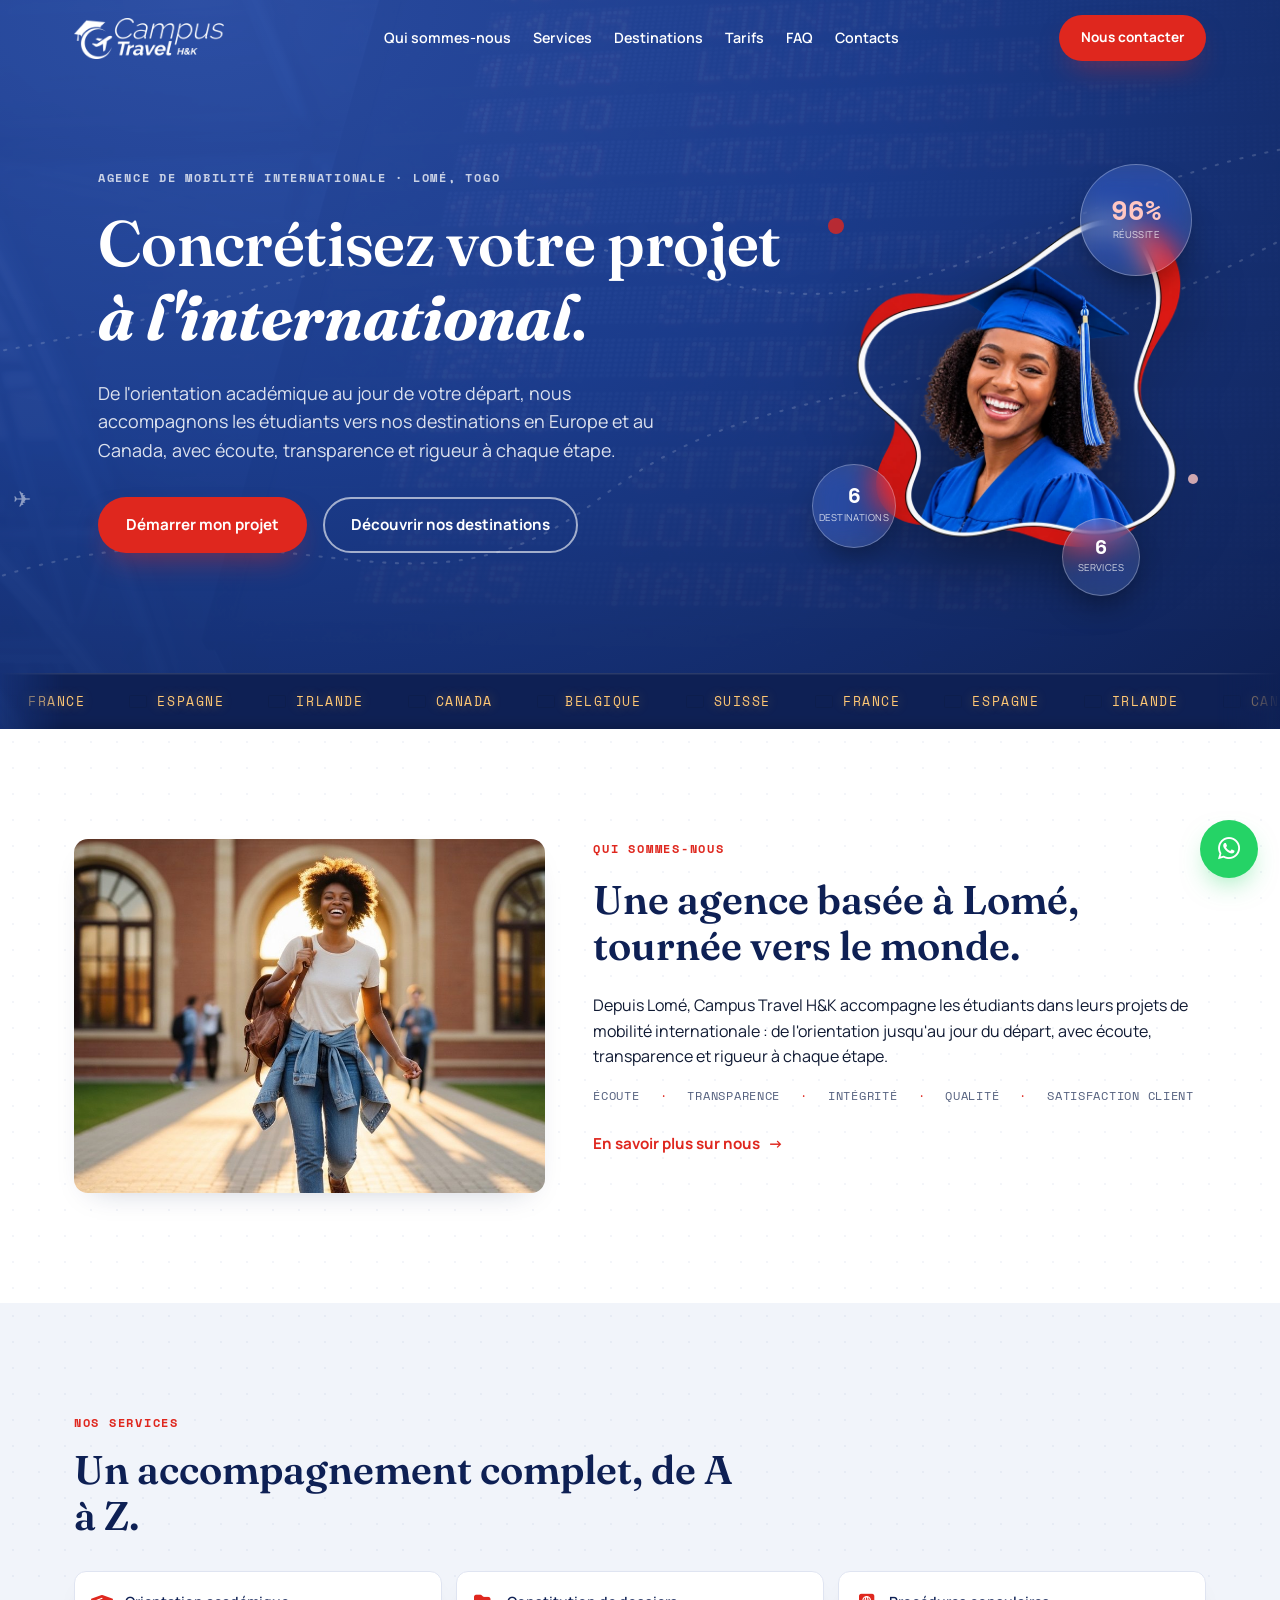
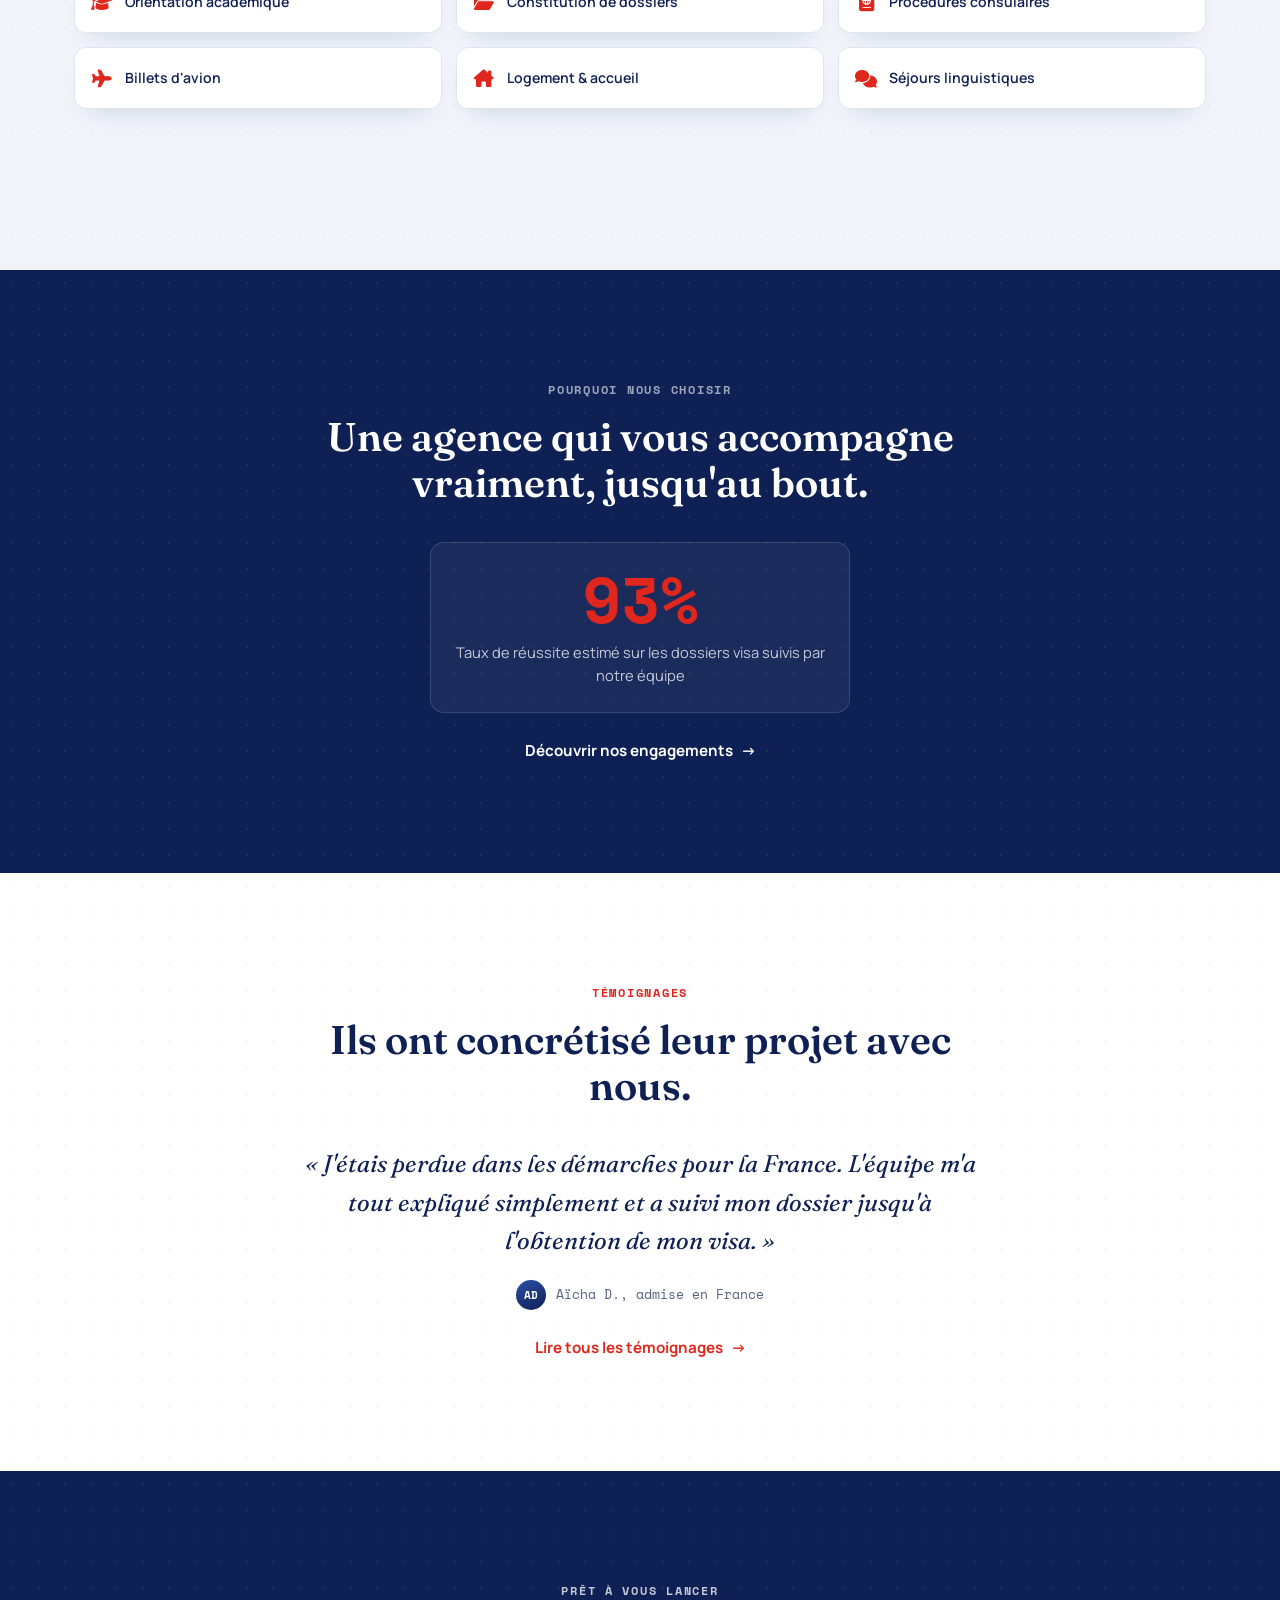
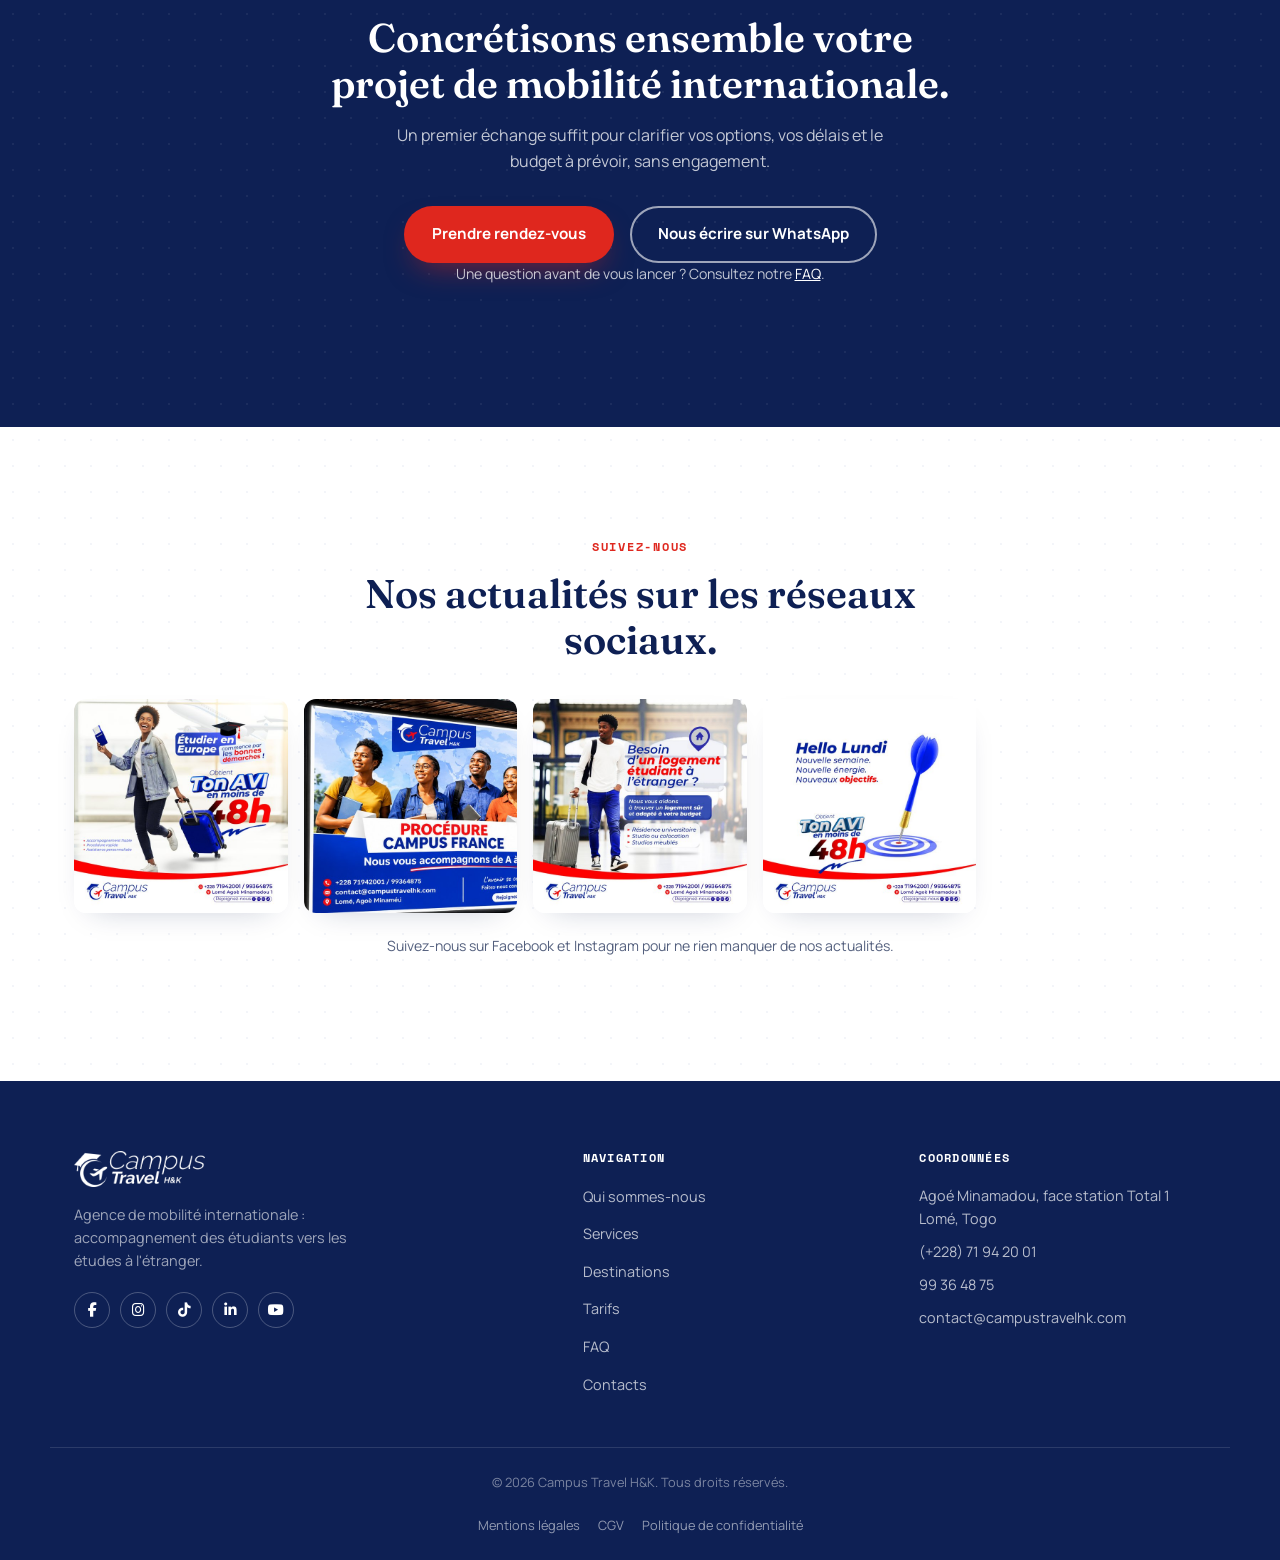
==== commit 742ea4f2: "Use logo on brand background for social share preview instead of a photo Generate assets/og-image.jp" ====
--- a/index.html
+++ b/index.html
@@ -11,9 +11,9 @@
 <meta property="og:type" content="website">
 <meta property="og:title" content="Campus Travel H&K · Agence de mobilité internationale">
 <meta property="og:description" content="Orientation, dossiers, visa, logement, billetterie : votre projet d'études à l'étranger, accompagné de bout en bout depuis Lomé.">
-<meta property="og:image" content="https://campustravelhk.com/assets/photos/about-campus.jpg">
+<meta property="og:image" content="https://campustravelhk.com/assets/og-image.jpg">
 <meta property="og:image:width" content="1200">
-<meta property="og:image:height" content="654">
+<meta property="og:image:height" content="630">
 <meta property="og:locale" content="fr_FR">
 
 <link rel="icon" type="image/png" href="assets/favicon.png">
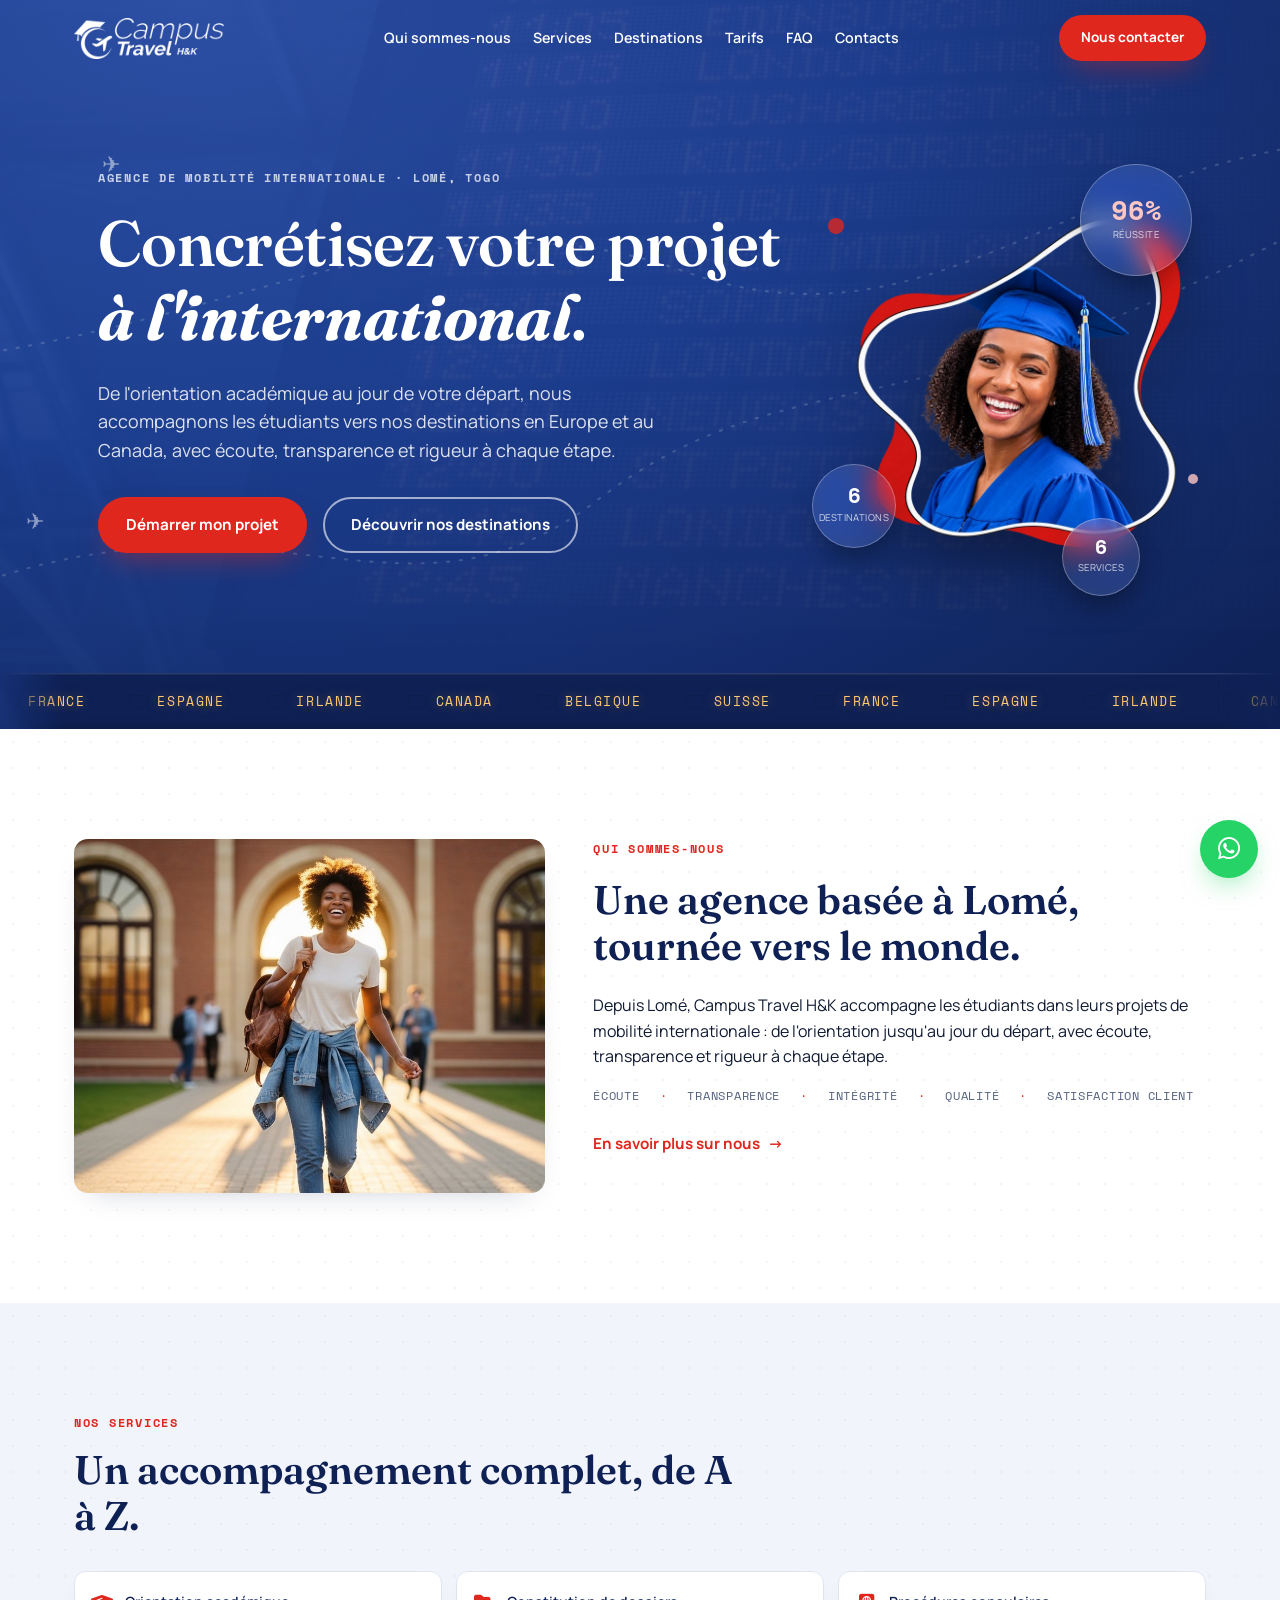
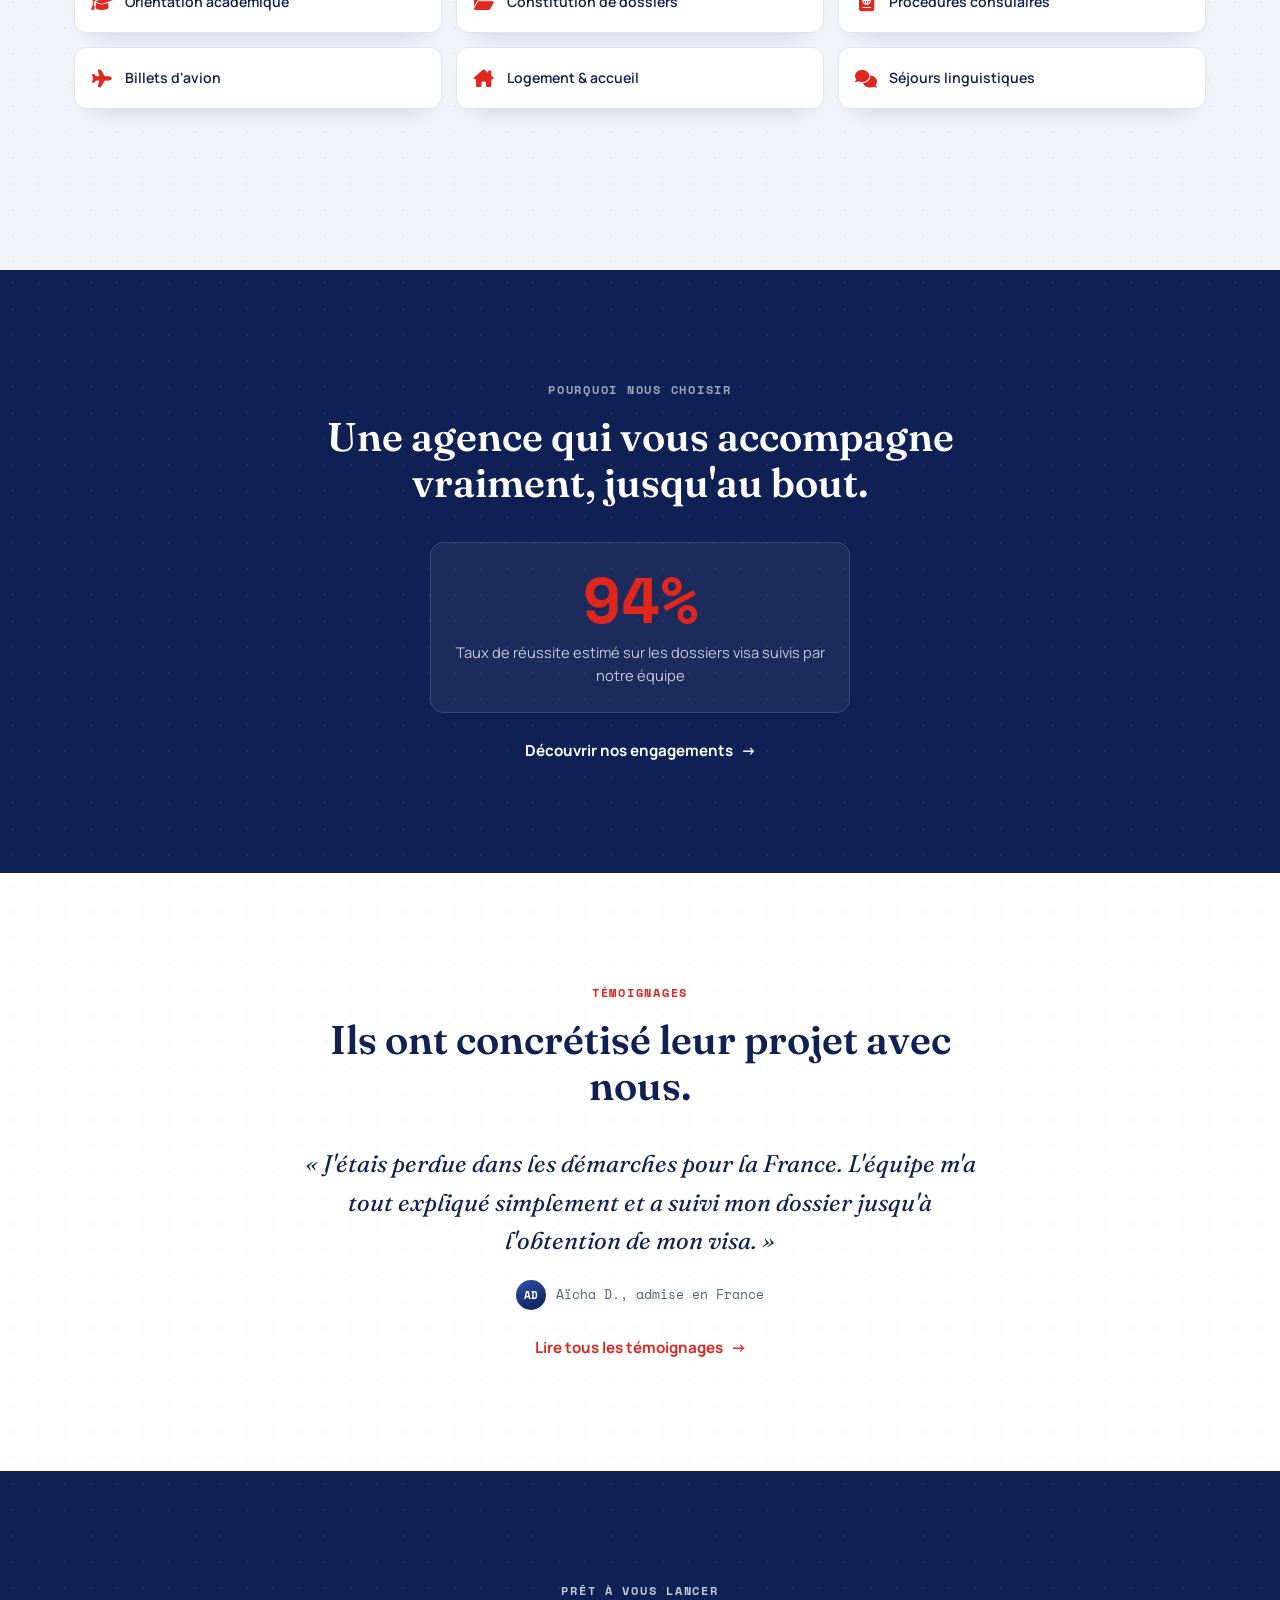
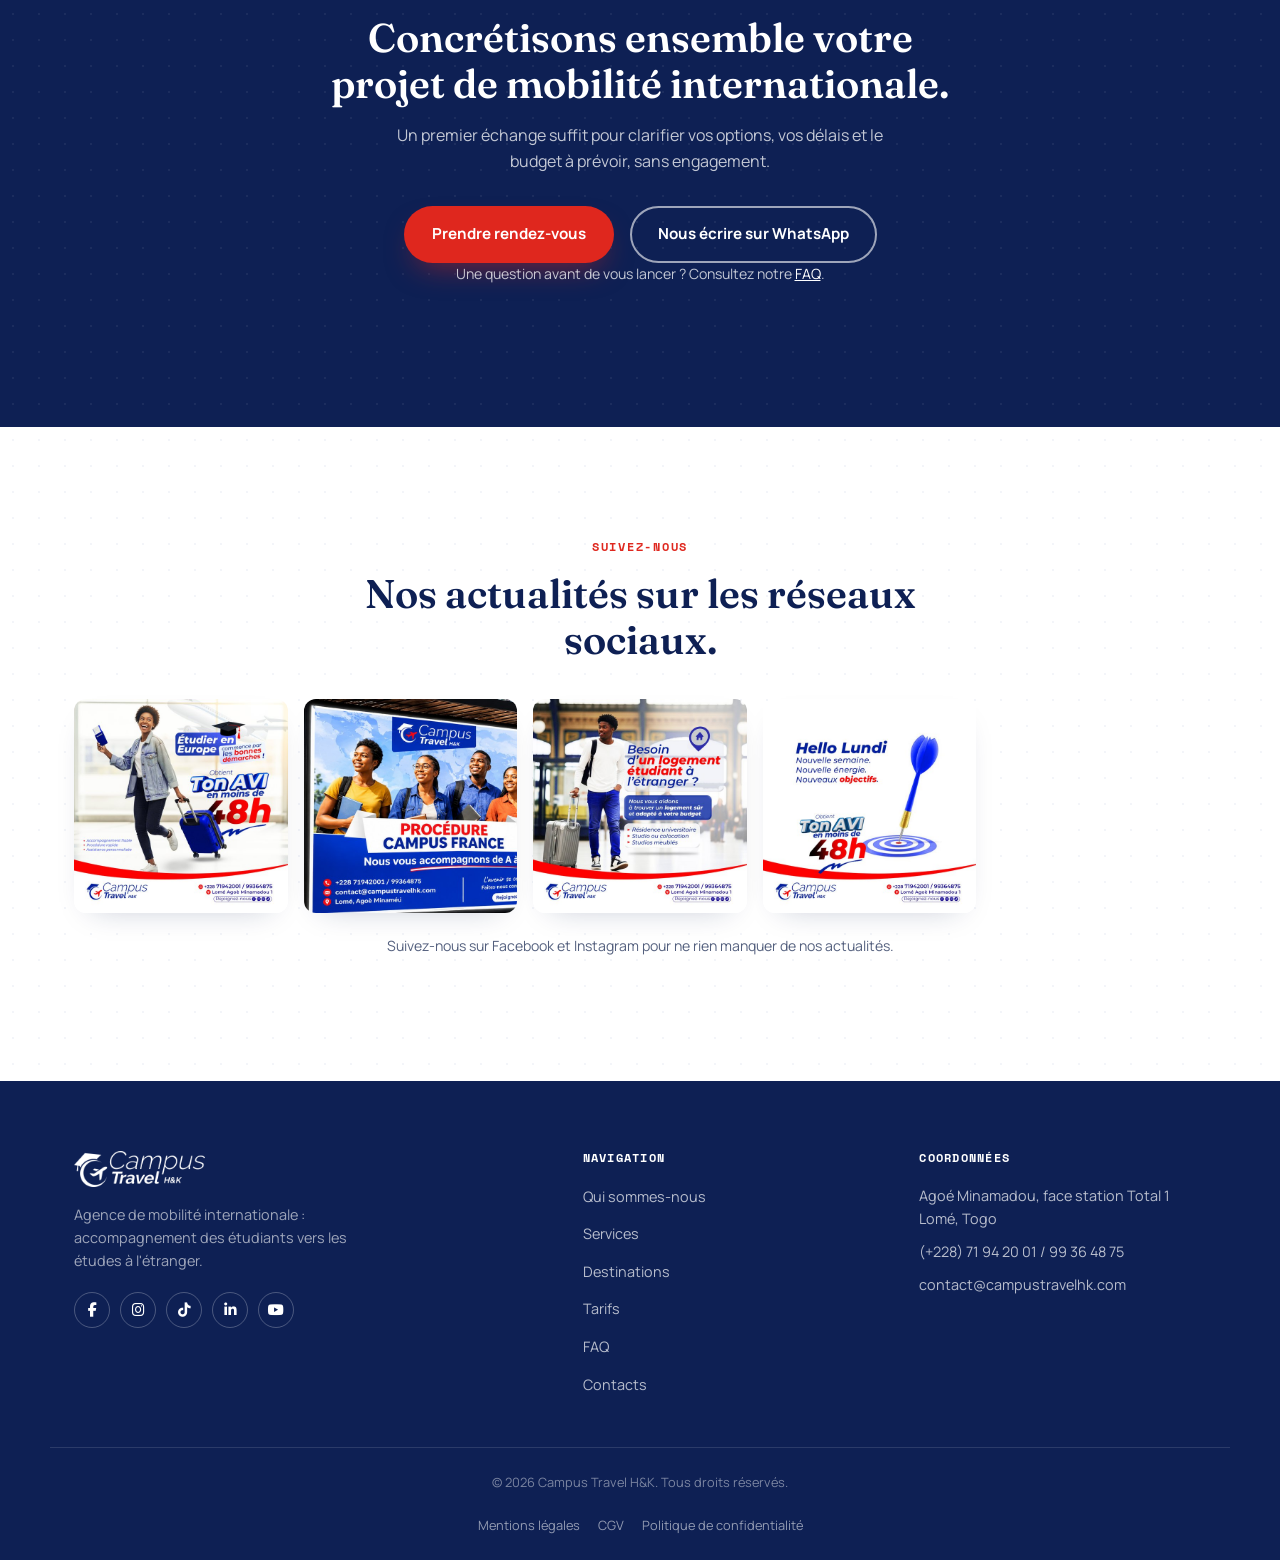
==== commit 3cd5d45e: "changes from campus hk" ====
--- a/index.html
+++ b/index.html
@@ -284,8 +284,7 @@
     <div class="footer-contact">
       <h3>Coordonnées</h3>
       <p>Agoé Minamadou, face station Total 1<br>Lomé, Togo</p>
-      <p><a href="tel:+22871942001">(+228) 71 94 20 01</a></p>
-      <p><a href="tel:+22899364875">99 36 48 75</a></p>
+      <p><a href="tel:+22871942001">(+228) 71 94 20 01</a> / <a href="tel:+22899364875">99 36 48 75</a></p>
       <p><a href="mailto:contact@campustravelhk.com">contact@campustravelhk.com</a></p>
     </div>
   </div>
